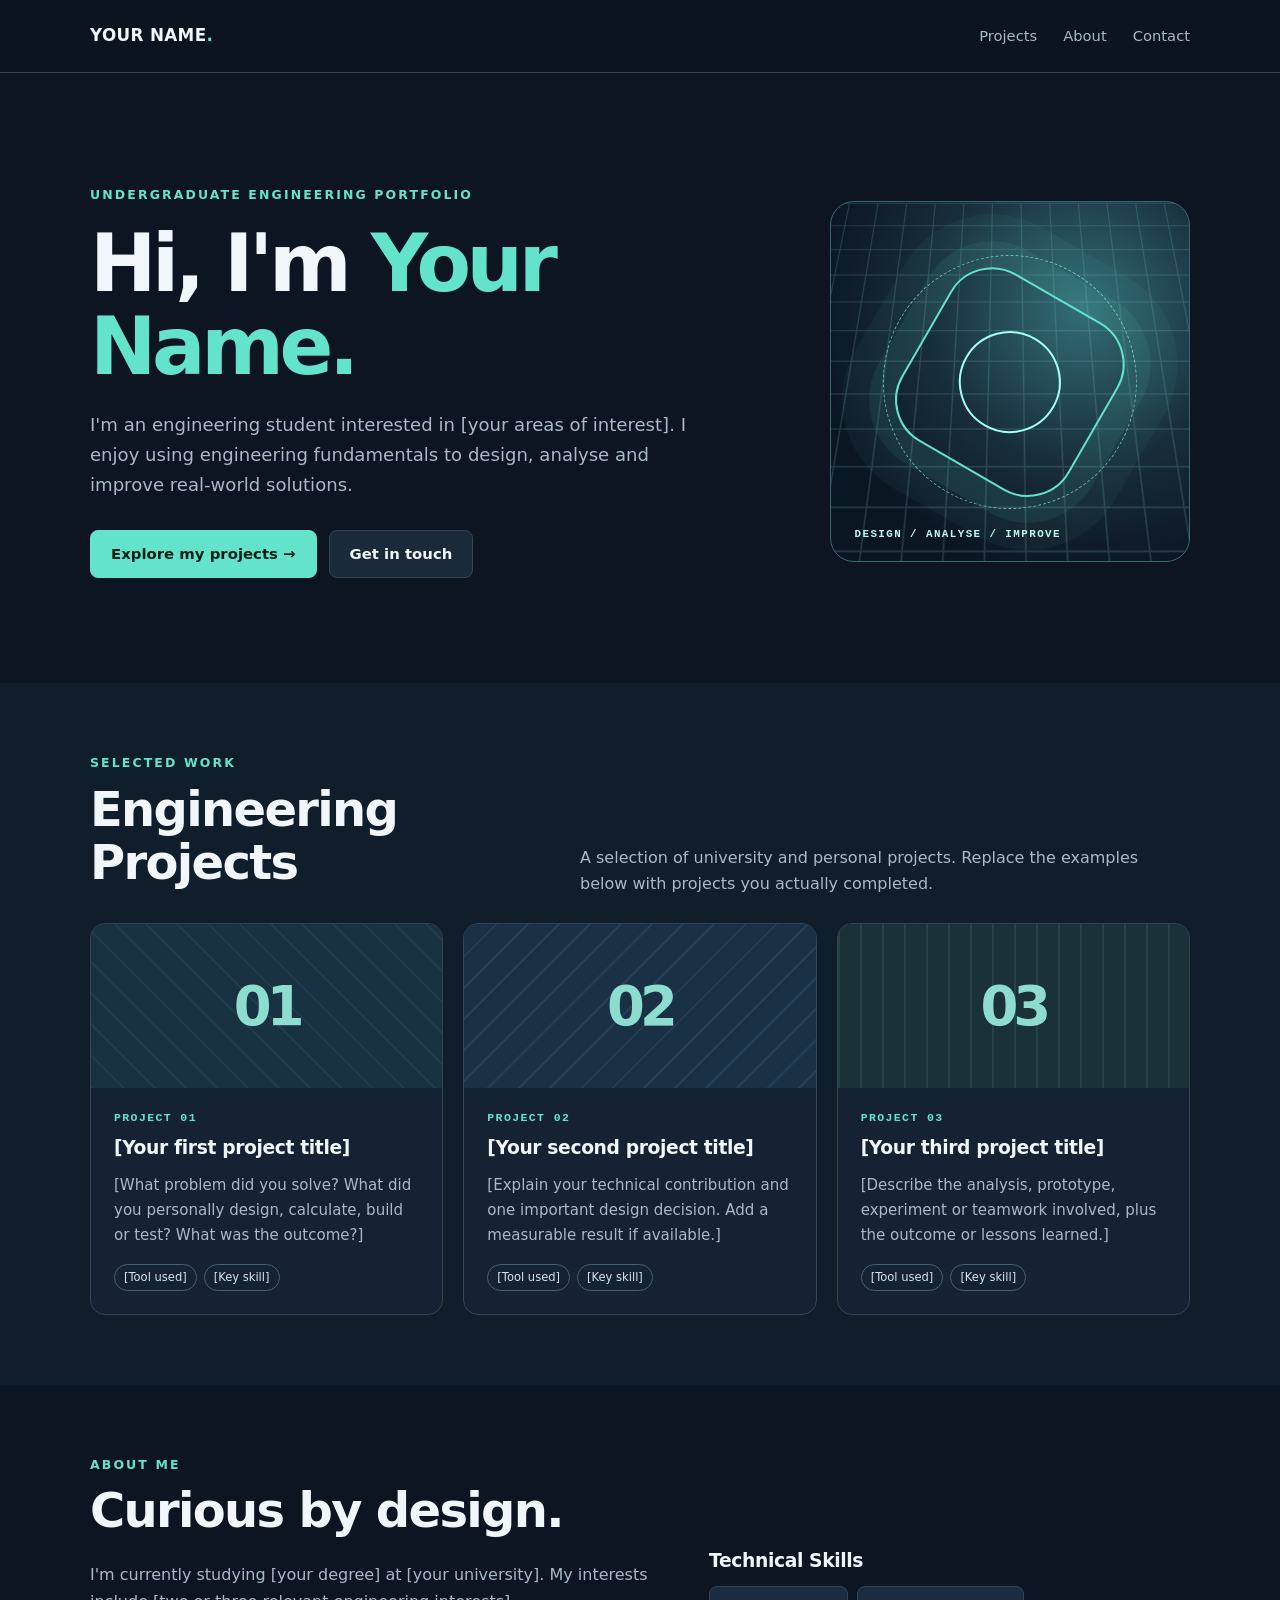
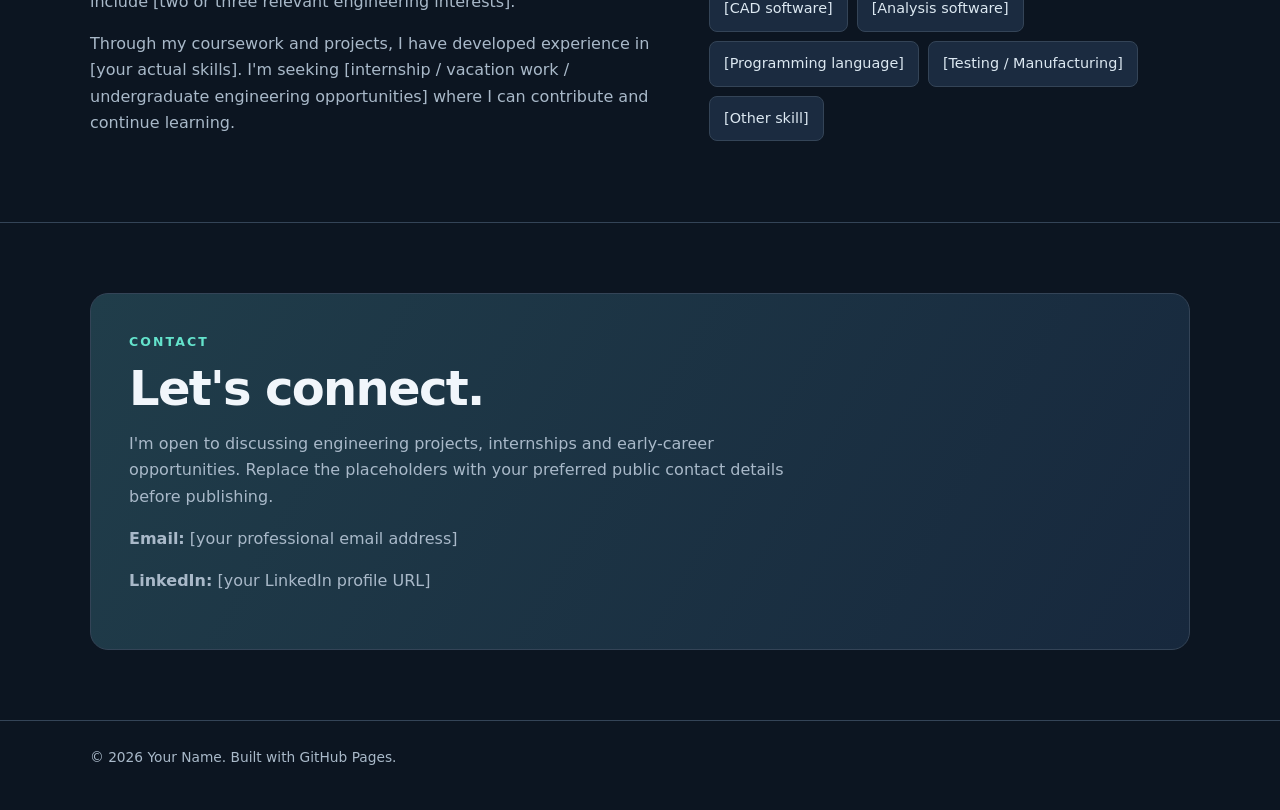
==== index.html @ 449b5316 "upload html files This template includes an introduction, three project sections, technical skills, " ====
<!DOCTYPE html>
<html lang="en">
<head>
  <meta charset="UTF-8" />
  <meta name="viewport" content="width=device-width, initial-scale=1" />
  <meta name="description" content="Engineering project portfolio and selected work." />
  <title>Your Name | Engineering Portfolio</title>
  <style>
    :root {
      --bg: #0c1521;
      --surface: #152234;
      --surface-2: #1b2b40;
      --text: #f1f6fb;
      --muted: #a9b9c9;
      --accent: #64e3cc;
      --border: #344457;
      --max: 1100px;
    }
    * { box-sizing: border-box; }
    html { scroll-behavior: smooth; }
    body { margin: 0; background: var(--bg); color: var(--text); font: 16px/1.65 system-ui, -apple-system, BlinkMacSystemFont, "Segoe UI", sans-serif; }
    a { color: inherit; text-decoration: none; }
    a:focus-visible { outline: 3px solid var(--accent); outline-offset: 4px; }
    .wrap { width: min(calc(100% - 40px), var(--max)); margin: auto; }
    header { position: sticky; top: 0; z-index: 10; background: #0c1521ed; border-bottom: 1px solid var(--border); backdrop-filter: blur(10px); }
    nav { min-height: 72px; display: flex; align-items: center; justify-content: space-between; gap: 20px; }
    .brand { font-size: 1.05rem; font-weight: 800; letter-spacing: .02em; }
    .brand span { color: var(--accent); }
    .nav-links { display: flex; gap: 26px; flex-wrap: wrap; }
    .nav-links a { font-size: .92rem; color: var(--muted); }
    .nav-links a:hover { color: var(--accent); }
    .hero { padding: 112px 0 105px; display: grid; grid-template-columns: 1.3fr .7fr; gap: 70px; align-items: center; }
    .eyebrow { color: var(--accent); font-size: .78rem; font-weight: 750; letter-spacing: .17em; text-transform: uppercase; }
    h1 { font-size: clamp(2.8rem, 6.2vw, 5.8rem); line-height: 1.05; letter-spacing: -.055em; margin: 16px 0 22px; }
    h1 em { font-style: normal; color: var(--accent); }
    .lead { max-width: 600px; color: var(--muted); font-size: 1.13rem; }
    .actions { display: flex; flex-wrap: wrap; gap: 12px; margin-top: 30px; }
    .button { display: inline-flex; align-items: center; justify-content: center; padding: 11px 20px; border-radius: 8px; font-weight: 700; font-size: .93rem; border: 1px solid var(--border); }
    .button.primary { color: #082017; background: var(--accent); border-color: var(--accent); }
    .button.secondary { background: #1a2a3b; }
    .button:hover { transform: translateY(-2px); transition: transform .15s; }
    .hero-art { aspect-ratio: 1 / 1; border: 1px solid #3a6673; border-radius: 24px; position: relative; overflow: hidden; background: radial-gradient(circle at 70% 30%, #326d77 0%, #182d3b 44%, #0b1623 75%); }
    .hero-art::before { content: ""; position: absolute; inset: 0; opacity: .2; background-image: linear-gradient(#84cbd1 1px, transparent 1px), linear-gradient(90deg, #84cbd1 1px, transparent 1px); background-size: 27px 27px; transform: perspective(350px) rotateX(20deg) scale(1.3); }
    .schematic { position: absolute; inset: 23%; border: 2px solid var(--accent); border-radius: 25%; transform: rotate(30deg); box-shadow: 0 0 0 26px #64e3cc13, 0 0 0 53px #64e3cc0c; }
    .schematic::before, .schematic::after { content: ""; position: absolute; inset: 23%; border: 2px solid #a2fff2; border-radius: 50%; }
    .schematic::after { inset: -17%; border: 1px dashed #a2fff29c; border-radius: 50%; }
    .art-caption { position: absolute; left: 24px; bottom: 19px; color: #c5f7ee; letter-spacing: .13em; font: 650 .68rem/1.4 monospace; text-transform: uppercase; }
    section { padding: 70px 0; }
    .section-head { display: flex; justify-content: space-between; align-items: end; gap: 22px; margin-bottom: 26px; }
    h2 { font-size: clamp(2rem, 4.2vw, 3rem); line-height: 1.1; letter-spacing: -.035em; margin: 9px 0; }
    .section-intro { color: var(--muted); max-width: 610px; margin: 0; }
    .projects { display: grid; grid-template-columns: repeat(3, 1fr); gap: 20px; }
    .project { border: 1px solid var(--border); border-radius: 15px; overflow: hidden; background: var(--surface); }
    .project-visual { height: 164px; display: flex; align-items: center; justify-content: center; background: repeating-linear-gradient(45deg, #1f3c4b 0, #1f3c4b 2px, #193242 2px, #193242 22px); position: relative; }
    .project:nth-child(2) .project-visual { background: repeating-linear-gradient(135deg, #244058 0, #244058 2px, #1a3044 2px, #1a3044 22px); }
    .project:nth-child(3) .project-visual { background: repeating-linear-gradient(90deg, #284148 0, #284148 2px, #1b3138 2px, #1b3138 22px); }
    .project-visual span { font-size: 3.4rem; font-weight: 850; color: #a2fbe9; opacity: .85; letter-spacing: -.09em; }
    .project-body { padding: 23px; }
    .project-number { font: 700 .72rem monospace; text-transform: uppercase; letter-spacing: .12em; color: var(--accent); }
    h3 { font-size: 1.17rem; margin: 9px 0; letter-spacing: -.02em; }
    .project p { color: var(--muted); font-size: .94rem; margin: 0 0 16px; }
    .tags { display: flex; gap: 7px; flex-wrap: wrap; }
    .tag { border: 1px solid #426073; color: #d4e5ed; padding: 3px 9px; font-size: .72rem; border-radius: 999px; }
    .about-layout { display: grid; grid-template-columns: 1.2fr 1fr; gap: 42px; }
    .about-layout p { color: var(--muted); }
    .skills { display: flex; flex-wrap: wrap; gap: 9px; align-content: start; }
    .skill { border: 1px solid var(--border); background: var(--surface-2); border-radius: 8px; padding: 10px 14px; color: #dce8f1; font-size: .9rem; }
    .contact { border-top: 1px solid var(--border); }
    .contact-card { border: 1px solid var(--border); border-radius: 18px; background: linear-gradient(120deg, #203d4a, #17283d); padding: 38px; }
    .contact-card p { color: var(--muted); max-width: 690px; }
    footer { padding: 25px 0 40px; border-top: 1px solid var(--border); color: var(--muted); font-size: .86rem; }
    @media (max-width: 850px) {
      .hero, .about-layout { grid-template-columns: 1fr; gap: 35px; }
      .hero { padding: 72px 0; }
      .hero-art { max-width: 430px; width: 100%; }
      .projects { grid-template-columns: 1fr 1fr; }
    }
    @media (max-width: 600px) {
      .wrap { width: min(calc(100% - 32px), var(--max)); }
      nav { align-items: start; flex-direction: column; padding: 15px 0; gap: 8px; }
      .nav-links { gap: 16px; }
      .projects { grid-template-columns: 1fr; }
      section { padding: 48px 0; }
      .section-head { display: block; }
      .contact-card { padding: 24px; }
    }
    @media (prefers-reduced-motion: reduce) { html { scroll-behavior: auto; } .button:hover { transform: none; } }
  </style>
</head>
<body>
  <!-- START HERE: Replace placeholders like "Your Name" and [Your ...] with your own details.
       Only list skills you actually have; do not publish confidential project materials. -->
  <header>
    <nav class="wrap" aria-label="Main navigation">
      <a class="brand" href="#home">YOUR NAME<span>.</span></a>
      <div class="nav-links">
        <a href="#projects">Projects</a>
        <a href="#about">About</a>
        <a href="#contact">Contact</a>
      </div>
    </nav>
  </header>
  <main>
    <div class="wrap">
      <section class="hero" id="home">
        <div>
          <div class="eyebrow">Undergraduate Engineering Portfolio</div>
          <h1>Hi, I'm <em>Your Name.</em></h1>
          <p class="lead">I'm an engineering student interested in [your areas of interest]. I enjoy using engineering fundamentals to design, analyse and improve real-world solutions.</p>
          <div class="actions">
            <a class="button primary" href="#projects">Explore my projects &rarr;</a>
            <a class="button secondary" href="#contact">Get in touch</a>
          </div>
        </div>
        <div class="hero-art" aria-hidden="true">
          <div class="schematic"></div>
          <div class="art-caption">Design / Analyse / Improve</div>
        </div>
      </section>
    </div>

    <section id="projects" style="background:#101d2b">
      <div class="wrap">
        <div class="section-head">
          <div>
            <div class="eyebrow">Selected Work</div>
            <h2>Engineering Projects</h2>
          </div>
          <p class="section-intro">A selection of university and personal projects. Replace the examples below with projects you actually completed.</p>
        </div>
        <div class="projects">
          <article class="project">
            <div class="project-visual" aria-hidden="true"><span>01</span></div>
            <div class="project-body">
              <div class="project-number">Project 01</div>
              <h3>[Your first project title]</h3>
              <p>[What problem did you solve? What did you personally design, calculate, build or test? What was the outcome?]</p>
              <div class="tags"><span class="tag">[Tool used]</span><span class="tag">[Key skill]</span></div>
            </div>
          </article>
          <article class="project">
            <div class="project-visual" aria-hidden="true"><span>02</span></div>
            <div class="project-body">
              <div class="project-number">Project 02</div>
              <h3>[Your second project title]</h3>
              <p>[Explain your technical contribution and one important design decision. Add a measurable result if available.]</p>
              <div class="tags"><span class="tag">[Tool used]</span><span class="tag">[Key skill]</span></div>
            </div>
          </article>
          <article class="project">
            <div class="project-visual" aria-hidden="true"><span>03</span></div>
            <div class="project-body">
              <div class="project-number">Project 03</div>
              <h3>[Your third project title]</h3>
              <p>[Describe the analysis, prototype, experiment or teamwork involved, plus the outcome or lessons learned.]</p>
              <div class="tags"><span class="tag">[Tool used]</span><span class="tag">[Key skill]</span></div>
            </div>
          </article>
        </div>
      </div>
    </section>

    <section id="about" class="wrap">
      <div class="eyebrow">About Me</div>
      <h2>Curious by design.</h2>
      <div class="about-layout">
        <div>
          <p>I'm currently studying [your degree] at [your university]. My interests include [two or three relevant engineering interests].</p>
          <p>Through my coursework and projects, I have developed experience in [your actual skills]. I'm seeking [internship / vacation work / undergraduate engineering opportunities] where I can contribute and continue learning.</p>
        </div>
        <div>
          <h3 style="margin-top:0">Technical Skills</h3>
          <div class="skills">
            <span class="skill">[CAD software]</span>
            <span class="skill">[Analysis software]</span>
            <span class="skill">[Programming language]</span>
            <span class="skill">[Testing / Manufacturing]</span>
            <span class="skill">[Other skill]</span>
          </div>
        </div>
      </div>
    </section>

    <section id="contact" class="contact">
      <div class="wrap">
        <div class="contact-card">
          <div class="eyebrow">Contact</div>
          <h2>Let's connect.</h2>
          <p>I'm open to discussing engineering projects, internships and early-career opportunities. Replace the placeholders with your preferred public contact details before publishing.</p>
          <p><strong>Email:</strong> [your professional email address]</p>
          <p><strong>LinkedIn:</strong> [your LinkedIn profile URL]</p>
        </div>
      </div>
    </section>
  </main>
  <footer><div class="wrap">&copy; <span id="year">2026</span> Your Name. Built with GitHub Pages.</div></footer>
  <script>document.getElementById('year').textContent = new Date().getFullYear();</script>
</body>
</html>
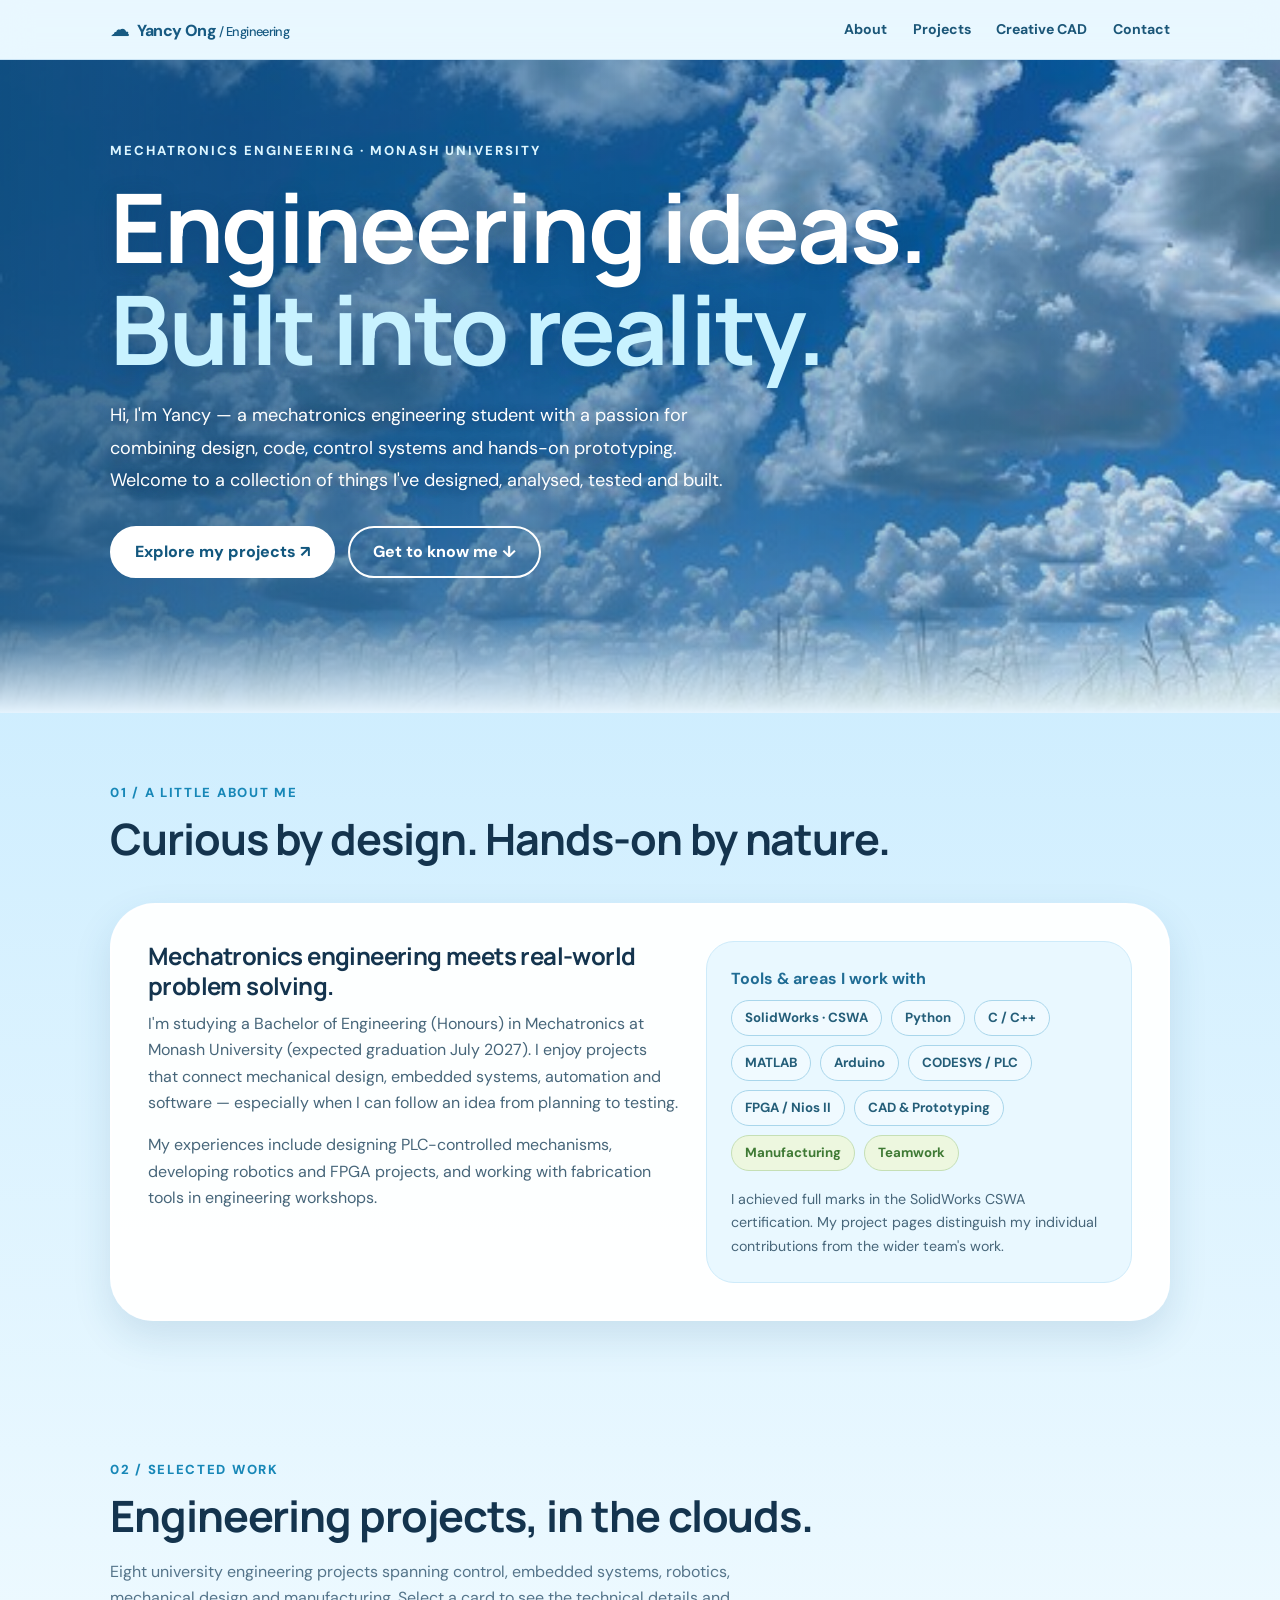
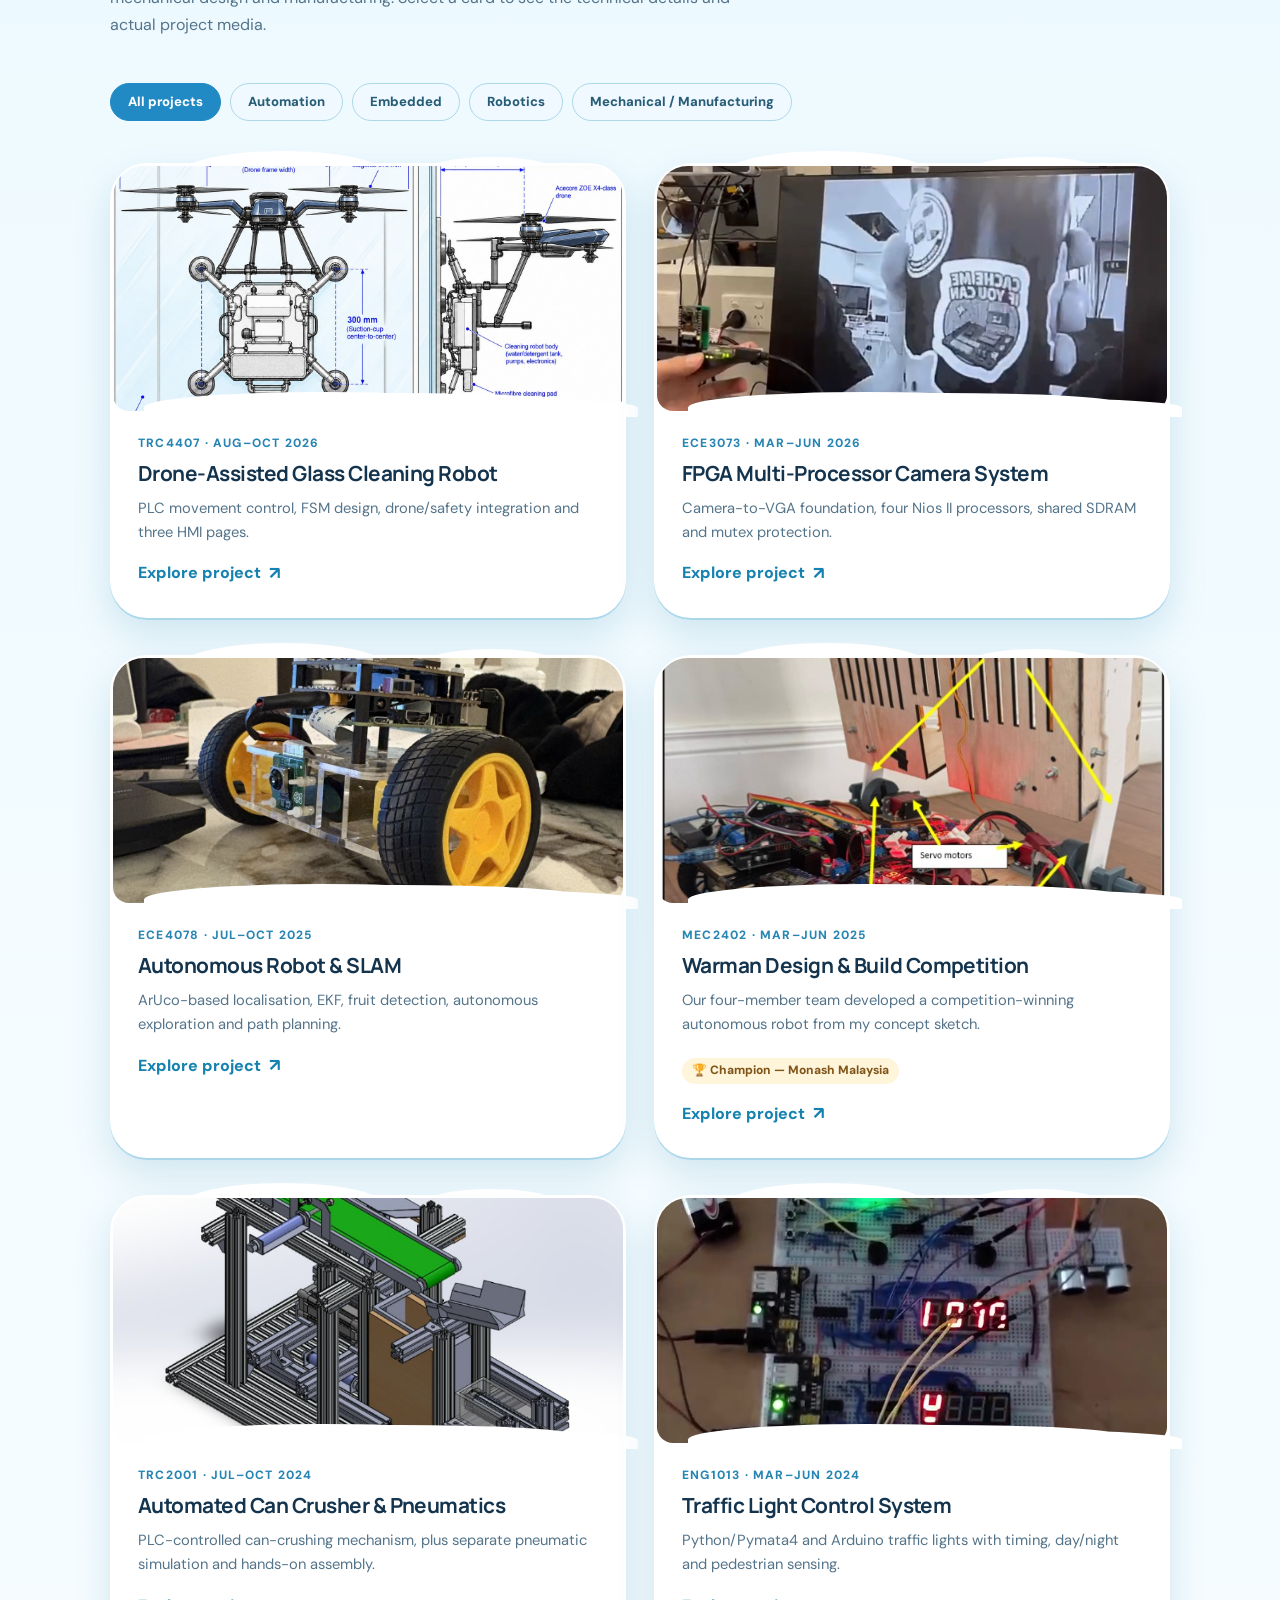
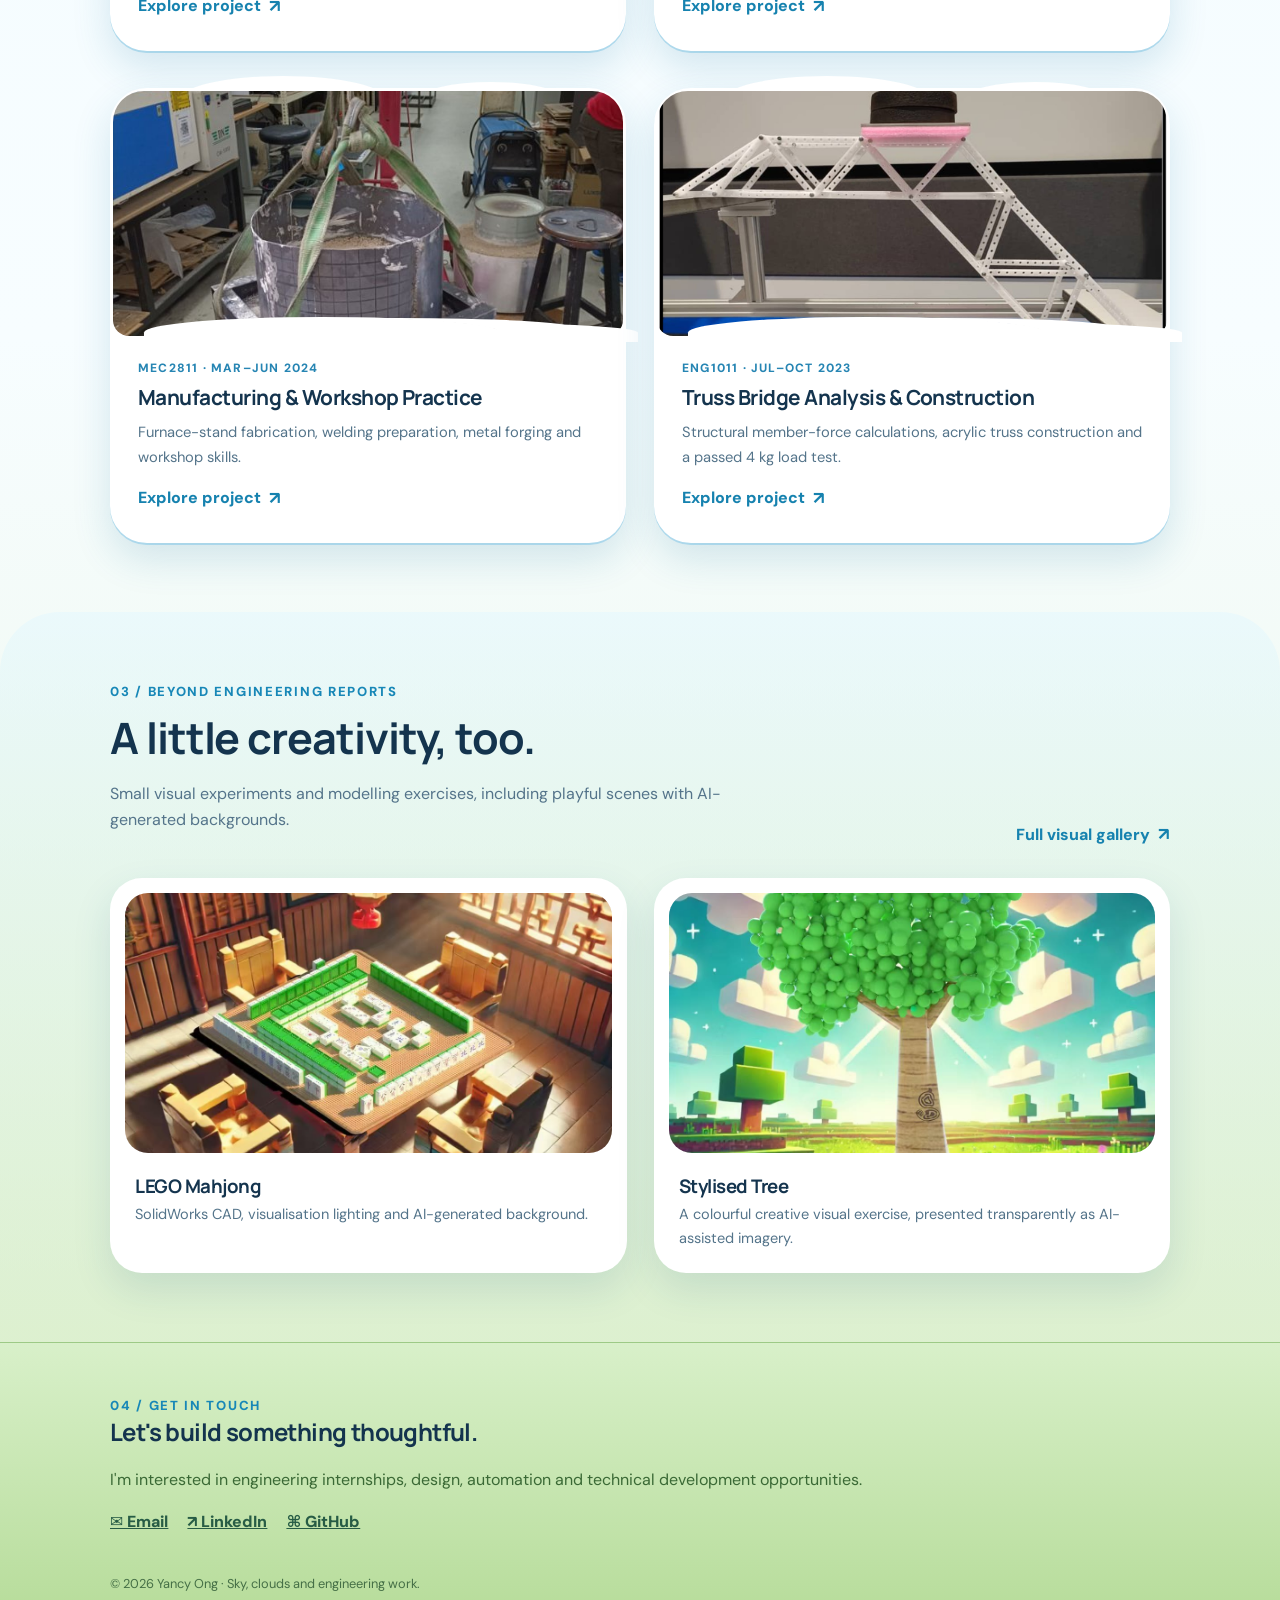
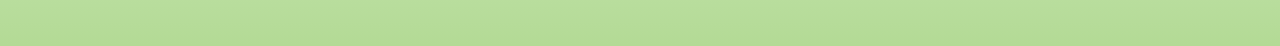
==== commit c789cdc5: "Add all necessary files" ====
--- a/index.html
+++ b/index.html
@@ -1,199 +1 @@
-<!DOCTYPE html>
-<html lang="en">
-<head>
-  <meta charset="UTF-8" />
-  <meta name="viewport" content="width=device-width, initial-scale=1" />
-  <meta name="description" content="Engineering project portfolio and selected work." />
-  <title>Your Name | Engineering Portfolio</title>
-  <style>
-    :root {
-      --bg: #0c1521;
-      --surface: #152234;
-      --surface-2: #1b2b40;
-      --text: #f1f6fb;
-      --muted: #a9b9c9;
-      --accent: #64e3cc;
-      --border: #344457;
-      --max: 1100px;
-    }
-    * { box-sizing: border-box; }
-    html { scroll-behavior: smooth; }
-    body { margin: 0; background: var(--bg); color: var(--text); font: 16px/1.65 system-ui, -apple-system, BlinkMacSystemFont, "Segoe UI", sans-serif; }
-    a { color: inherit; text-decoration: none; }
-    a:focus-visible { outline: 3px solid var(--accent); outline-offset: 4px; }
-    .wrap { width: min(calc(100% - 40px), var(--max)); margin: auto; }
-    header { position: sticky; top: 0; z-index: 10; background: #0c1521ed; border-bottom: 1px solid var(--border); backdrop-filter: blur(10px); }
-    nav { min-height: 72px; display: flex; align-items: center; justify-content: space-between; gap: 20px; }
-    .brand { font-size: 1.05rem; font-weight: 800; letter-spacing: .02em; }
-    .brand span { color: var(--accent); }
-    .nav-links { display: flex; gap: 26px; flex-wrap: wrap; }
-    .nav-links a { font-size: .92rem; color: var(--muted); }
-    .nav-links a:hover { color: var(--accent); }
-    .hero { padding: 112px 0 105px; display: grid; grid-template-columns: 1.3fr .7fr; gap: 70px; align-items: center; }
-    .eyebrow { color: var(--accent); font-size: .78rem; font-weight: 750; letter-spacing: .17em; text-transform: uppercase; }
-    h1 { font-size: clamp(2.8rem, 6.2vw, 5.8rem); line-height: 1.05; letter-spacing: -.055em; margin: 16px 0 22px; }
-    h1 em { font-style: normal; color: var(--accent); }
-    .lead { max-width: 600px; color: var(--muted); font-size: 1.13rem; }
-    .actions { display: flex; flex-wrap: wrap; gap: 12px; margin-top: 30px; }
-    .button { display: inline-flex; align-items: center; justify-content: center; padding: 11px 20px; border-radius: 8px; font-weight: 700; font-size: .93rem; border: 1px solid var(--border); }
-    .button.primary { color: #082017; background: var(--accent); border-color: var(--accent); }
-    .button.secondary { background: #1a2a3b; }
-    .button:hover { transform: translateY(-2px); transition: transform .15s; }
-    .hero-art { aspect-ratio: 1 / 1; border: 1px solid #3a6673; border-radius: 24px; position: relative; overflow: hidden; background: radial-gradient(circle at 70% 30%, #326d77 0%, #182d3b 44%, #0b1623 75%); }
-    .hero-art::before { content: ""; position: absolute; inset: 0; opacity: .2; background-image: linear-gradient(#84cbd1 1px, transparent 1px), linear-gradient(90deg, #84cbd1 1px, transparent 1px); background-size: 27px 27px; transform: perspective(350px) rotateX(20deg) scale(1.3); }
-    .schematic { position: absolute; inset: 23%; border: 2px solid var(--accent); border-radius: 25%; transform: rotate(30deg); box-shadow: 0 0 0 26px #64e3cc13, 0 0 0 53px #64e3cc0c; }
-    .schematic::before, .schematic::after { content: ""; position: absolute; inset: 23%; border: 2px solid #a2fff2; border-radius: 50%; }
-    .schematic::after { inset: -17%; border: 1px dashed #a2fff29c; border-radius: 50%; }
-    .art-caption { position: absolute; left: 24px; bottom: 19px; color: #c5f7ee; letter-spacing: .13em; font: 650 .68rem/1.4 monospace; text-transform: uppercase; }
-    section { padding: 70px 0; }
-    .section-head { display: flex; justify-content: space-between; align-items: end; gap: 22px; margin-bottom: 26px; }
-    h2 { font-size: clamp(2rem, 4.2vw, 3rem); line-height: 1.1; letter-spacing: -.035em; margin: 9px 0; }
-    .section-intro { color: var(--muted); max-width: 610px; margin: 0; }
-    .projects { display: grid; grid-template-columns: repeat(3, 1fr); gap: 20px; }
-    .project { border: 1px solid var(--border); border-radius: 15px; overflow: hidden; background: var(--surface); }
-    .project-visual { height: 164px; display: flex; align-items: center; justify-content: center; background: repeating-linear-gradient(45deg, #1f3c4b 0, #1f3c4b 2px, #193242 2px, #193242 22px); position: relative; }
-    .project:nth-child(2) .project-visual { background: repeating-linear-gradient(135deg, #244058 0, #244058 2px, #1a3044 2px, #1a3044 22px); }
-    .project:nth-child(3) .project-visual { background: repeating-linear-gradient(90deg, #284148 0, #284148 2px, #1b3138 2px, #1b3138 22px); }
-    .project-visual span { font-size: 3.4rem; font-weight: 850; color: #a2fbe9; opacity: .85; letter-spacing: -.09em; }
-    .project-body { padding: 23px; }
-    .project-number { font: 700 .72rem monospace; text-transform: uppercase; letter-spacing: .12em; color: var(--accent); }
-    h3 { font-size: 1.17rem; margin: 9px 0; letter-spacing: -.02em; }
-    .project p { color: var(--muted); font-size: .94rem; margin: 0 0 16px; }
-    .tags { display: flex; gap: 7px; flex-wrap: wrap; }
-    .tag { border: 1px solid #426073; color: #d4e5ed; padding: 3px 9px; font-size: .72rem; border-radius: 999px; }
-    .about-layout { display: grid; grid-template-columns: 1.2fr 1fr; gap: 42px; }
-    .about-layout p { color: var(--muted); }
-    .skills { display: flex; flex-wrap: wrap; gap: 9px; align-content: start; }
-    .skill { border: 1px solid var(--border); background: var(--surface-2); border-radius: 8px; padding: 10px 14px; color: #dce8f1; font-size: .9rem; }
-    .contact { border-top: 1px solid var(--border); }
-    .contact-card { border: 1px solid var(--border); border-radius: 18px; background: linear-gradient(120deg, #203d4a, #17283d); padding: 38px; }
-    .contact-card p { color: var(--muted); max-width: 690px; }
-    footer { padding: 25px 0 40px; border-top: 1px solid var(--border); color: var(--muted); font-size: .86rem; }
-    @media (max-width: 850px) {
-      .hero, .about-layout { grid-template-columns: 1fr; gap: 35px; }
-      .hero { padding: 72px 0; }
-      .hero-art { max-width: 430px; width: 100%; }
-      .projects { grid-template-columns: 1fr 1fr; }
-    }
-    @media (max-width: 600px) {
-      .wrap { width: min(calc(100% - 32px), var(--max)); }
-      nav { align-items: start; flex-direction: column; padding: 15px 0; gap: 8px; }
-      .nav-links { gap: 16px; }
-      .projects { grid-template-columns: 1fr; }
-      section { padding: 48px 0; }
-      .section-head { display: block; }
-      .contact-card { padding: 24px; }
-    }
-    @media (prefers-reduced-motion: reduce) { html { scroll-behavior: auto; } .button:hover { transform: none; } }
-  </style>
-</head>
-<body>
-  <!-- START HERE: Replace placeholders like "Your Name" and [Your ...] with your own details.
-       Only list skills you actually have; do not publish confidential project materials. -->
-  <header>
-    <nav class="wrap" aria-label="Main navigation">
-      <a class="brand" href="#home">YOUR NAME<span>.</span></a>
-      <div class="nav-links">
-        <a href="#projects">Projects</a>
-        <a href="#about">About</a>
-        <a href="#contact">Contact</a>
-      </div>
-    </nav>
-  </header>
-  <main>
-    <div class="wrap">
-      <section class="hero" id="home">
-        <div>
-          <div class="eyebrow">Undergraduate Engineering Portfolio</div>
-          <h1>Hi, I'm <em>Your Name.</em></h1>
-          <p class="lead">I'm an engineering student interested in [your areas of interest]. I enjoy using engineering fundamentals to design, analyse and improve real-world solutions.</p>
-          <div class="actions">
-            <a class="button primary" href="#projects">Explore my projects &rarr;</a>
-            <a class="button secondary" href="#contact">Get in touch</a>
-          </div>
-        </div>
-        <div class="hero-art" aria-hidden="true">
-          <div class="schematic"></div>
-          <div class="art-caption">Design / Analyse / Improve</div>
-        </div>
-      </section>
-    </div>
-
-    <section id="projects" style="background:#101d2b">
-      <div class="wrap">
-        <div class="section-head">
-          <div>
-            <div class="eyebrow">Selected Work</div>
-            <h2>Engineering Projects</h2>
-          </div>
-          <p class="section-intro">A selection of university and personal projects. Replace the examples below with projects you actually completed.</p>
-        </div>
-        <div class="projects">
-          <article class="project">
-            <div class="project-visual" aria-hidden="true"><span>01</span></div>
-            <div class="project-body">
-              <div class="project-number">Project 01</div>
-              <h3>[Your first project title]</h3>
-              <p>[What problem did you solve? What did you personally design, calculate, build or test? What was the outcome?]</p>
-              <div class="tags"><span class="tag">[Tool used]</span><span class="tag">[Key skill]</span></div>
-            </div>
-          </article>
-          <article class="project">
-            <div class="project-visual" aria-hidden="true"><span>02</span></div>
-            <div class="project-body">
-              <div class="project-number">Project 02</div>
-              <h3>[Your second project title]</h3>
-              <p>[Explain your technical contribution and one important design decision. Add a measurable result if available.]</p>
-              <div class="tags"><span class="tag">[Tool used]</span><span class="tag">[Key skill]</span></div>
-            </div>
-          </article>
-          <article class="project">
-            <div class="project-visual" aria-hidden="true"><span>03</span></div>
-            <div class="project-body">
-              <div class="project-number">Project 03</div>
-              <h3>[Your third project title]</h3>
-              <p>[Describe the analysis, prototype, experiment or teamwork involved, plus the outcome or lessons learned.]</p>
-              <div class="tags"><span class="tag">[Tool used]</span><span class="tag">[Key skill]</span></div>
-            </div>
-          </article>
-        </div>
-      </div>
-    </section>
-
-    <section id="about" class="wrap">
-      <div class="eyebrow">About Me</div>
-      <h2>Curious by design.</h2>
-      <div class="about-layout">
-        <div>
-          <p>I'm currently studying [your degree] at [your university]. My interests include [two or three relevant engineering interests].</p>
-          <p>Through my coursework and projects, I have developed experience in [your actual skills]. I'm seeking [internship / vacation work / undergraduate engineering opportunities] where I can contribute and continue learning.</p>
-        </div>
-        <div>
-          <h3 style="margin-top:0">Technical Skills</h3>
-          <div class="skills">
-            <span class="skill">[CAD software]</span>
-            <span class="skill">[Analysis software]</span>
-            <span class="skill">[Programming language]</span>
-            <span class="skill">[Testing / Manufacturing]</span>
-            <span class="skill">[Other skill]</span>
-          </div>
-        </div>
-      </div>
-    </section>
-
-    <section id="contact" class="contact">
-      <div class="wrap">
-        <div class="contact-card">
-          <div class="eyebrow">Contact</div>
-          <h2>Let's connect.</h2>
-          <p>I'm open to discussing engineering projects, internships and early-career opportunities. Replace the placeholders with your preferred public contact details before publishing.</p>
-          <p><strong>Email:</strong> [your professional email address]</p>
-          <p><strong>LinkedIn:</strong> [your LinkedIn profile URL]</p>
-        </div>
-      </div>
-    </section>
-  </main>
-  <footer><div class="wrap">&copy; <span id="year">2026</span> Your Name. Built with GitHub Pages.</div></footer>
-  <script>document.getElementById('year').textContent = new Date().getFullYear();</script>
-</body>
-</html>
+<!doctype html><html lang="en"><head><meta charset="utf-8"><meta name="viewport" content="width=device-width,initial-scale=1"><meta name="theme-color" content="#e7f6ff"><link rel="icon" href="assets/images/favicon.svg" type="image/svg+xml"><link rel="stylesheet" href="assets/css/style.css"><title>Engineering Portfolio | Yancy Ong</title><meta name="description" content="Engineering projects and practical mechatronics experience of Yancy Ong"></head><body class="home-page"><header class="site-header"><div class="site-container nav"><a class="brand" href="index.html"><span class="cloud-mark" aria-hidden="true">☁</span> Yancy Ong <span style="font-weight:500;font-size:.8rem">/ Engineering</span></a><nav class="nav-links" aria-label="Site navigation"><a href="index.html#about">About</a><a href="index.html#projects">Projects</a><a href="creative/index.html">Creative CAD</a><a href="index.html#contact">Contact</a></nav></div></header><section class="sky-hero" aria-label="Sky and grass photograph"><div class="hero-content"><div class="hero-eyebrow">Mechatronics engineering · Monash University</div><h1>Engineering ideas.<br><span>Built into reality.</span></h1><p>Hi, I'm Yancy — a mechatronics engineering student with a passion for combining design, code, control systems and hands-on prototyping. Welcome to a collection of things I've designed, analysed, tested and built.</p><div class="hero-buttons"><a class="cta cta-primary" href="#projects">Explore my projects ↗</a><a class="cta cta-secondary" href="#about">Get to know me ↓</a></div></div></section><section class="section" id="about"><div class="site-container"><div class="section-intro"><div><div class="section-eyebrow">01 / A little about me</div><h2>Curious by design. Hands-on by nature.</h2></div></div><div class="white-cloud about-panel"><div><h3>Mechatronics engineering meets real-world problem solving.</h3><p>I'm studying a Bachelor of Engineering (Honours) in Mechatronics at Monash University (expected graduation July 2027). I enjoy projects that connect mechanical design, embedded systems, automation and software — especially when I can follow an idea from planning to testing.</p><p style="margin-top:16px">My experiences include designing PLC-controlled mechanisms, developing robotics and FPGA projects, and working with fabrication tools in engineering workshops.</p></div><div class="about-detail"><strong>Tools &amp; areas I work with</strong><div class="tags"><span class="tag">SolidWorks · CSWA</span><span class="tag">Python</span><span class="tag">C / C++</span><span class="tag">MATLAB</span><span class="tag">Arduino</span><span class="tag">CODESYS / PLC</span><span class="tag">FPGA / Nios II</span><span class="tag">CAD &amp; Prototyping</span><span class="tag green">Manufacturing</span><span class="tag green">Teamwork</span></div><p style="margin-top:17px;font-size:.89rem">I achieved full marks in the SolidWorks CSWA certification. My project pages distinguish my individual contributions from the wider team's work.</p></div></div></div></section><section class="section" id="projects"><div class="site-container"><div class="section-intro"><div><div class="section-eyebrow">02 / Selected work</div><h2>Engineering projects, in the clouds.</h2><p>Eight university engineering projects spanning control, embedded systems, robotics, mechanical design and manufacturing. Select a card to see the technical details and actual project media.</p></div></div><div class="filter-bar" aria-label="Filter engineering projects"><button type="button" class="filter" data-filter="All" aria-pressed="true">All projects</button><button type="button" class="filter" data-filter="Control" aria-pressed="false">Automation</button><button type="button" class="filter" data-filter="Embedded" aria-pressed="false">Embedded</button><button type="button" class="filter" data-filter="Robotics" aria-pressed="false">Robotics</button><button type="button" class="filter" data-filter="Mechanical" aria-pressed="false">Mechanical / Manufacturing</button></div><div class="project-grid"><article class="cloud-card" data-category="Control"><img class="card-image" src="projects/trc4407/assets/drone-robot-cover.jpg" alt="Drone-Assisted Glass Cleaning Robot project preview" loading="lazy"><div class="card-copy"><div class="unitline">TRC4407 · Aug–Oct 2026</div><h3>Drone-Assisted Glass Cleaning Robot</h3><p>PLC movement control, FSM design, drone/safety integration and three HMI pages.</p><div style="margin-top:15px"><a class="card-action" href="projects/trc4407/index.html" aria-label="View Drone-Assisted Glass Cleaning Robot">Explore project</a></div></div></article><article class="cloud-card" data-category="Embedded"><img class="card-image" src="projects/ece3073/assets/ece3073-poster.jpg" alt="FPGA Multi-Processor Camera System project preview" loading="lazy"><div class="card-copy"><div class="unitline">ECE3073 · Mar–Jun 2026</div><h3>FPGA Multi-Processor Camera System</h3><p>Camera-to-VGA foundation, four Nios II processors, shared SDRAM and mutex protection.</p><div style="margin-top:15px"><a class="card-action" href="projects/ece3073/index.html" aria-label="View FPGA Multi-Processor Camera System">Explore project</a></div></div></article><article class="cloud-card" data-category="Robotics"><img class="card-image" src="projects/ece4078/assets/ece4078-robot.jpg" alt="Autonomous Robot &amp; SLAM project preview" loading="lazy"><div class="card-copy"><div class="unitline">ECE4078 · Jul–Oct 2025</div><h3>Autonomous Robot &amp; SLAM</h3><p>ArUco-based localisation, EKF, fruit detection, autonomous exploration and path planning.</p><div style="margin-top:15px"><a class="card-action" href="projects/ece4078/index.html" aria-label="View Autonomous Robot &amp; SLAM">Explore project</a></div></div></article><article class="cloud-card" data-category="Mechanical"><img class="card-image" src="projects/mec2402/assets/warman-prototype.jpg" alt="Warman Design &amp; Build Competition project preview" loading="lazy"><div class="card-copy"><div class="unitline">MEC2402 · Mar–Jun 2025</div><h3>Warman Design &amp; Build Competition</h3><p>Our four-member team developed a competition-winning autonomous robot from my concept sketch.</p><div class="card-award">🏆 Champion — Monash Malaysia</div><div style="margin-top:15px"><a class="card-action" href="projects/mec2402/index.html" aria-label="View Warman Design &amp; Build Competition">Explore project</a></div></div></article><article class="cloud-card" data-category="Control"><img class="card-image" src="projects/trc2001/assets/can-crusher-cad.jpg" alt="Automated Can Crusher &amp; Pneumatics project preview" loading="lazy"><div class="card-copy"><div class="unitline">TRC2001 · Jul–Oct 2024</div><h3>Automated Can Crusher &amp; Pneumatics</h3><p>PLC-controlled can-crushing mechanism, plus separate pneumatic simulation and hands-on assembly.</p><div style="margin-top:15px"><a class="card-action" href="projects/trc2001/index.html" aria-label="View Automated Can Crusher &amp; Pneumatics">Explore project</a></div></div></article><article class="cloud-card" data-category="Embedded"><img class="card-image" src="projects/eng1013/assets/eng1013-poster.jpg" alt="Traffic Light Control System project preview" loading="lazy"><div class="card-copy"><div class="unitline">ENG1013 · Mar–Jun 2024</div><h3>Traffic Light Control System</h3><p>Python/Pymata4 and Arduino traffic lights with timing, day/night and pedestrian sensing.</p><div style="margin-top:15px"><a class="card-action" href="projects/eng1013/index.html" aria-label="View Traffic Light Control System">Explore project</a></div></div></article><article class="cloud-card" data-category="Mechanical"><img class="card-image" src="projects/mec2811/assets/mec2811-furnace-stand.jpg" alt="Manufacturing &amp; Workshop Practice project preview" loading="lazy"><div class="card-copy"><div class="unitline">MEC2811 · Mar–Jun 2024</div><h3>Manufacturing &amp; Workshop Practice</h3><p>Furnace-stand fabrication, welding preparation, metal forging and workshop skills.</p><div style="margin-top:15px"><a class="card-action" href="projects/mec2811/index.html" aria-label="View Manufacturing &amp; Workshop Practice">Explore project</a></div></div></article><article class="cloud-card" data-category="Mechanical"><img class="card-image" src="projects/eng1011/assets/bridge-load-test.jpg" alt="Truss Bridge Analysis &amp; Construction project preview" loading="lazy"><div class="card-copy"><div class="unitline">ENG1011 · Jul–Oct 2023</div><h3>Truss Bridge Analysis &amp; Construction</h3><p>Structural member-force calculations, acrylic truss construction and a passed 4 kg load test.</p><div style="margin-top:15px"><a class="card-action" href="projects/eng1011/index.html" aria-label="View Truss Bridge Analysis &amp; Construction">Explore project</a></div></div></article></div></div></section><section class="section section-sage" id="creative"><div class="site-container"><div class="section-intro"><div><div class="section-eyebrow">03 / Beyond engineering reports</div><h2>A little creativity, too.</h2><p>Small visual experiments and modelling exercises, including playful scenes with AI-generated backgrounds.</p></div><a href="creative/index.html" class="card-action">Full visual gallery</a></div><div class="creative-grid"><a href="creative/index.html" class="creative-tile" style="text-decoration:none;color:inherit"><img src="creative/mahjong.jpg" loading="lazy" alt="LEGO Mahjong render"><h3>LEGO Mahjong</h3><p>SolidWorks CAD, visualisation lighting and AI-generated background.</p></a><a href="creative/index.html" class="creative-tile" style="text-decoration:none;color:inherit"><img src="creative/tree.jpg" loading="lazy" alt="Stylised tree visual"><h3>Stylised Tree</h3><p>A colourful creative visual exercise, presented transparently as AI-assisted imagery.</p></a></div></div></section><footer class="footer-grass" id="contact"><div class="site-container"><div class="section-eyebrow">04 / Get in touch</div><h2>Let's build something thoughtful.</h2><p>I'm interested in engineering internships, design, automation and technical development opportunities.</p><div class="footer-links"><a href="mailto:yong0027@student.monash.edu">✉ Email</a><a href="https://www.linkedin.com/in/yongsinong/" target="_blank" rel="noopener noreferrer">↗ LinkedIn</a><a href="https://github.com/yong-sin" target="_blank" rel="noopener noreferrer">⌘ GitHub</a></div><div style="margin-top:37px;font-size:.8rem;color:#456f46">© 2026 Yancy Ong · Sky, clouds and engineering work.</div></div></footer><script>document.querySelectorAll('[data-filter]').forEach(function(button){button.addEventListener('click',function(){var name=button.dataset.filter;document.querySelectorAll('[data-filter]').forEach(function(other){other.setAttribute('aria-pressed',String(other===button));});document.querySelectorAll('.cloud-card').forEach(function(card){card.hidden=name!=='All'&&card.dataset.category!==name;});});});</script></body></html>
--- a/assets/css/style.css
+++ b/assets/css/style.css
@@ -0,0 +1,13 @@
+@import url('https://fonts.googleapis.com/css2?family=DM+Sans:wght@400;500;600;700;800&family=Manrope:wght@400;500;600;700;800&display=swap');
+:root{--sky:#70c8fb;--sky-deep:#1687c9;--sky-light:#e8f7ff;--grass:#5fa54d;--grass-soft:#d1ebbc;--navy:#14344e;--ink:#233a50;--muted:#54748a;--white:#fff;--line:#c8e7f6;--cloud:#fff;--shadow:0 16px 38px rgba(25,88,125,.13)}
+*{box-sizing:border-box}html{scroll-behavior:smooth}body{margin:0;background:linear-gradient(180deg,#b8e5fe 0,#effaff 35%,#f7fdff 73%,#e7f4df 100%);color:var(--ink);font-family:'DM Sans',system-ui,-apple-system,Segoe UI,sans-serif;line-height:1.65}a{color:#087cae}a:hover{color:#075479}h1,h2,h3,h4{font-family:Manrope,'DM Sans',sans-serif;line-height:1.25;color:var(--navy);letter-spacing:-.025em}img,video{max-width:100%}button{font:inherit}button:focus-visible,a:focus-visible{outline:3px solid #267fc7;outline-offset:4px}.wrap,.site-container{max-width:1110px;margin:auto;padding-inline:25px}
+.site-header{position:sticky;top:0;z-index:20;background:rgba(237,249,255,.93);backdrop-filter:blur(15px);border-bottom:1px solid rgba(100,167,211,.24)}.site-header .nav{display:flex;justify-content:space-between;align-items:center;gap:16px;padding-block:13px}.brand{font-size:1rem;font-weight:800;letter-spacing:-.04em;text-decoration:none;color:#175a82;white-space:nowrap}.brand .cloud-mark{font-size:1.25rem;margin-right:4px}.nav-links{display:flex;align-items:center;flex-wrap:wrap;gap:clamp(9px,2vw,26px)}.nav-links a{font-size:.88rem;font-weight:700;color:#1b5678;text-decoration:none}.nav-links a:hover{text-decoration:underline}
+.sky-hero{position:relative;min-height:595px;overflow:hidden;background-image:linear-gradient(90deg,rgba(12,70,116,.79) 0%,rgba(12,74,124,.47) 45%,rgba(10,68,116,.08) 100%),url('../images/sky-grass.jpg');background-size:cover;background-position:center 59%;display:flex;align-items:center}.sky-hero::after{content:'';position:absolute;bottom:-1px;left:0;right:0;height:95px;background:linear-gradient(0deg,#e7f5ff,rgba(231,245,255,0))}.sky-hero .hero-content{z-index:1;position:relative;padding:80px 25px 135px;width:100%;max-width:1110px;margin:auto}.hero-eyebrow{font-weight:800;font-size:.82rem;letter-spacing:.15em;text-transform:uppercase;color:#dbf5ff}.sky-hero h1{font-size:clamp(3.2rem,7.7vw,6rem);max-width:900px;margin:14px 0;color:#fff;line-height:1.07;text-shadow:0 4px 21px rgba(0,46,91,.25)}.sky-hero h1 span{color:#c8f2ff}.sky-hero p{color:#fff;max-width:630px;font-size:1.13rem;line-height:1.8;text-shadow:0 2px 11px rgba(0,35,78,.48)}.hero-buttons{display:flex;gap:13px;margin-top:29px;flex-wrap:wrap}.cta{border-radius:999px;padding:11px 23px;display:inline-flex;gap:8px;align-items:center;font-weight:800;text-decoration:none;border:2px solid #fff;transition:transform .17s,background .17s}.cta:hover{transform:translateY(-3px)}.cta-primary{background:#fff;color:#12577e}.cta-secondary{color:#fff;background:rgba(18,88,144,.22)}.cta-secondary:hover{color:#fff;background:rgba(18,88,144,.42)}
+.section{padding:69px 0}.section-intro{display:flex;justify-content:space-between;align-items:flex-end;gap:25px;margin-bottom:29px}.section-eyebrow,.eyebrow{color:#1787b7;font-weight:800;font-size:.82rem;letter-spacing:.13em;text-transform:uppercase}.section h2{font-size:clamp(1.8rem,4vw,2.7rem);margin:8px 0}.section-intro p,.supporting{color:var(--muted);max-width:620px}.white-cloud{position:relative;background:rgba(255,255,255,.94);border:2px solid rgba(255,255,255,.96);border-radius:45px 44px 39px 43px;box-shadow:var(--shadow)}.about-panel{display:grid;grid-template-columns:1fr .8fr;gap:25px;padding:36px}.about-panel h3{font-size:1.5rem;margin:0 0 10px}.about-panel p{margin:0;color:#47667a}.about-detail{border-radius:28px;background:#e9f8ff;padding:24px;border:1px solid #ceebfa}.about-detail strong{display:block;color:#206c94;margin-bottom:8px}.tags{display:flex;flex-wrap:wrap;gap:9px}.tag{border:1px solid #a9d6eb;background:#f0faff;color:#245e79;border-radius:999px;padding:6px 13px;font-size:.83rem;font-weight:700}.tag.green{background:#edf7df;border-color:#c5dfb5;color:#3f7a35}
+.project-grid{display:grid;grid-template-columns:repeat(2,minmax(0,1fr));column-gap:28px;row-gap:37px;margin-top:42px}.cloud-card{position:relative;isolation:isolate;background:#fff;border:3px solid #fff;border-radius:37px;box-shadow:0 16px 38px rgba(26,110,155,.16),0 2px 0 #bfe5f5;transition:transform .25s,box-shadow .25s}.cloud-card:hover{transform:translateY(-5px);box-shadow:0 24px 45px rgba(26,110,155,.24)}.cloud-card::before,.cloud-card::after{content:'';position:absolute;background:#fff;z-index:-1;border:2px solid #fff;border-radius:50%;top:-15px}.cloud-card::before{height:44px;width:40%;left:13%}.cloud-card::after{height:30px;width:27%;right:12%;top:-9px}.card-image{height:245px;width:100%;object-fit:cover;display:block;border-radius:31px 31px 16px 16px;background:#d5e7ee}.card-copy{position:relative;padding:23px 25px 27px}.card-copy::before{content:'';display:block;position:absolute;top:-19px;left:6%;width:70%;height:31px;border-radius:100% 100% 0 0;background:#fff;box-shadow:76px -5px 0 -6px #fff,143px 0 0 -6px #fff}.unitline{font-size:.75rem;text-transform:uppercase;letter-spacing:.1em;font-weight:800;color:#2685b3}.card-copy h3{font-size:1.3rem;margin:6px 0 10px}.card-copy p{color:var(--muted);margin:0 0 15px;font-size:.92rem}.card-action{display:inline-flex;align-items:center;gap:8px;font-weight:800;text-decoration:none;color:#1682af}.card-action::after{content:'↗';font-size:1.1rem}.card-award{background:#fff5db;color:#80551a;border-radius:999px;padding:3px 10px;font-weight:800;font-size:.75rem;display:inline-block;margin-top:7px}.filter-bar{display:flex;flex-wrap:wrap;gap:9px}.filter{cursor:pointer;border:1px solid #add8e8;color:#285d76;background:#eff9ff;padding:7px 17px;border-radius:999px;font-weight:800;font-size:.82rem}.filter[aria-pressed='true']{background:#218ac4;color:#fff;border-color:#218ac4}.cloud-card[hidden]{display:none}
+.creative-grid{display:grid;grid-template-columns:repeat(2,minmax(0,1fr));gap:27px}.creative-tile{padding:15px 15px 22px;background:#fff;border-radius:32px;box-shadow:var(--shadow)}.creative-tile img{width:100%;height:260px;object-fit:cover;border-radius:23px}.creative-tile h3{margin:13px 10px 5px}.creative-tile p{margin:0 10px;color:var(--muted);font-size:.91rem}.section-sage{background:linear-gradient(180deg,rgba(226,247,255,.5),rgba(209,235,188,.55));border-radius:60px 60px 0 0}.footer-grass{padding:52px 0;background:linear-gradient(180deg,#d8f0c9,#b3da95);border-top:1px solid rgba(67,135,72,.19)}.footer-grass h2{margin-top:0}.footer-grass p{color:#3a6935}.footer-links{display:flex;gap:19px;flex-wrap:wrap}.footer-links a{font-weight:800;color:#275c45}
+/* Project detail pages */
+body.project-page{background:linear-gradient(180deg,#e1f4ff,#fff 30%,#eef8f4 100%)}body.project-page .site-header{position:sticky}main.project-content{max-width:1050px;padding-top:51px;padding-bottom:85px}body.project-page h1{font-size:clamp(2.1rem,5vw,3.5rem);margin:13px 0 17px;line-height:1.17}body.project-page .eyebrow{margin-top:0}body.project-page .lead{font-size:1.07rem;max-width:870px;color:#4c7189}body.project-page h2{font-size:1.65rem;margin:36px 0 15px}body.project-page h3{font-size:1.12rem}.meta{display:flex;flex-wrap:wrap;gap:9px;margin:19px 0 26px}.pill{display:inline-block;border:1px solid #bddfec;background:#ecf9ff;border-radius:999px;padding:5px 13px;color:#277397;font-size:.82rem;font-weight:750}.pill.award,.pill.result{background:#edf7e1;color:#4d7938;border-color:#c8dda8}.hero{display:grid;grid-template-columns:1.15fr .85fr;align-items:stretch;gap:23px;margin:29px 0}.hero>img,.hero-image,.hero-media{width:100%;max-height:430px;object-fit:contain;background:#fff;border:1px solid #c3e4f3;border-radius:25px;padding:8px}.hero-media{margin:0}.hero-media img{height:100%;width:100%;object-fit:contain}.hero-media figcaption{color:#627d8e;padding:5px 9px;font-size:.83rem}.panel,.card{background:rgba(255,255,255,.93);border:1px solid #cae7f4;box-shadow:0 8px 25px rgba(27,106,147,.075);border-radius:27px;padding:25px}.panel h2,.card h2{margin:0 0 13px}.panel p,.card p,.card li{color:#527184}.card ul{padding-left:22px}.grid{display:grid;grid-template-columns:repeat(2,minmax(0,1fr));gap:19px;margin:22px 0}.gallery{display:grid;grid-template-columns:repeat(2,minmax(0,1fr));gap:20px;margin:24px 0}.figure{margin:0;border:1px solid #cce5f1;border-radius:25px;overflow:hidden;background:white;box-shadow:0 9px 28px rgba(37,102,148,.07)}.figure img{display:block;width:100%;height:265px;object-fit:contain;background:#f2f8fc}.figure figcaption{padding:14px 18px;color:#557384;font-size:.89rem}.steps{padding-left:25px}.steps li{margin-bottom:9px}.step{border:1px solid #d0e7f3;background:#f8fdff;border-radius:19px;padding:14px 18px;margin:10px 0;display:flex;gap:14px;align-items:start}.step b{flex:0 0 190px;color:#21678f}.step span{color:#507184}.video-wrap{padding:12px;border:1px solid #c4e4f3;background:white;border-radius:23px;margin:18px 0;box-shadow:0 12px 20px rgba(33,106,153,.06)}.video-wrap video{display:block;width:100%;max-height:590px;border-radius:16px;background:#111}.small-videos{display:grid;grid-template-columns:1fr 1fr;gap:22px}.caption,.note,.footnote,.foot{font-size:.87rem;color:#57788b}.note,.footnote{border-left:4px solid #6abde6;padding:10px 18px;background:#f2faff;border-radius:0 13px 13px 0;margin-top:26px}.section-lead{color:#56778c}.result{border:1px solid #bddcba;background:#eff9e9;padding:20px 22px;border-radius:20px;color:#386c40}.result strong{color:#35653d}.flow,.flowbox,.route,.mutex,.flowsplit{border:1px solid #c8e4f3;background:#f4fbff;padding:14px;border-radius:16px;margin:12px 0}.flow{margin:20px 0}.flowsplit{display:flex;gap:12px;flex-wrap:wrap}.flowsplit>*{flex:1;min-width:165px}.flowarrow{text-align:center;color:#4f96bc}.pathway{display:flex;gap:8px;flex-wrap:wrap;margin:16px 0}.pathway span{padding:9px 13px;background:#fff;border:1px solid #c5e4f3;border-radius:16px;color:#276787;font-size:.9rem}.pathway .arrow{border:0;background:transparent;font-weight:900}.callout{padding:18px 21px;background:#e9f7ff;border:1px solid #bfddf1;border-radius:19px}.project-next{margin-top:43px;padding:22px 25px;background:white;border:1px solid #c8e5f0;border-radius:22px}.project-next a{text-decoration:none;font-weight:800}.project-hero-wide{width:100%;max-height:490px;object-fit:contain;background:white;border-radius:25px;border:1px solid #c5e7f8}.project-intro{margin:24px 0 31px}body.project-page footer{padding:25px 0;background:#dff1dd;border-top:1px solid #bcdfbc}
+@media(max-width:800px){.about-panel,.hero,.grid,.gallery,.small-videos{grid-template-columns:1fr}.project-grid{grid-template-columns:1fr}.creative-grid{grid-template-columns:1fr}.nav-links{gap:10px}.nav-links a{font-size:.8rem}.site-header .nav{align-items:flex-start}.sky-hero{min-height:590px;background-position:51% center}.sky-hero .hero-content{padding-bottom:140px}.about-panel{padding:24px}.section{padding:47px 0}.section-intro{display:block}.project-content{padding-top:30px!important}.step{display:block}.step b{display:block;margin-bottom:4px}}
+@media(max-width:480px){.wrap,.site-container{padding-inline:16px}.sky-hero h1{font-size:3rem}.sky-hero p{font-size:.99rem}.card-image{height:205px}.nav-links a:nth-child(2){display:none}.section h2{font-size:1.8rem}.creative-tile img{height:245px}}
+@media(prefers-reduced-motion:reduce){html{scroll-behavior:auto}.cloud-card,.cta{transition:none}}
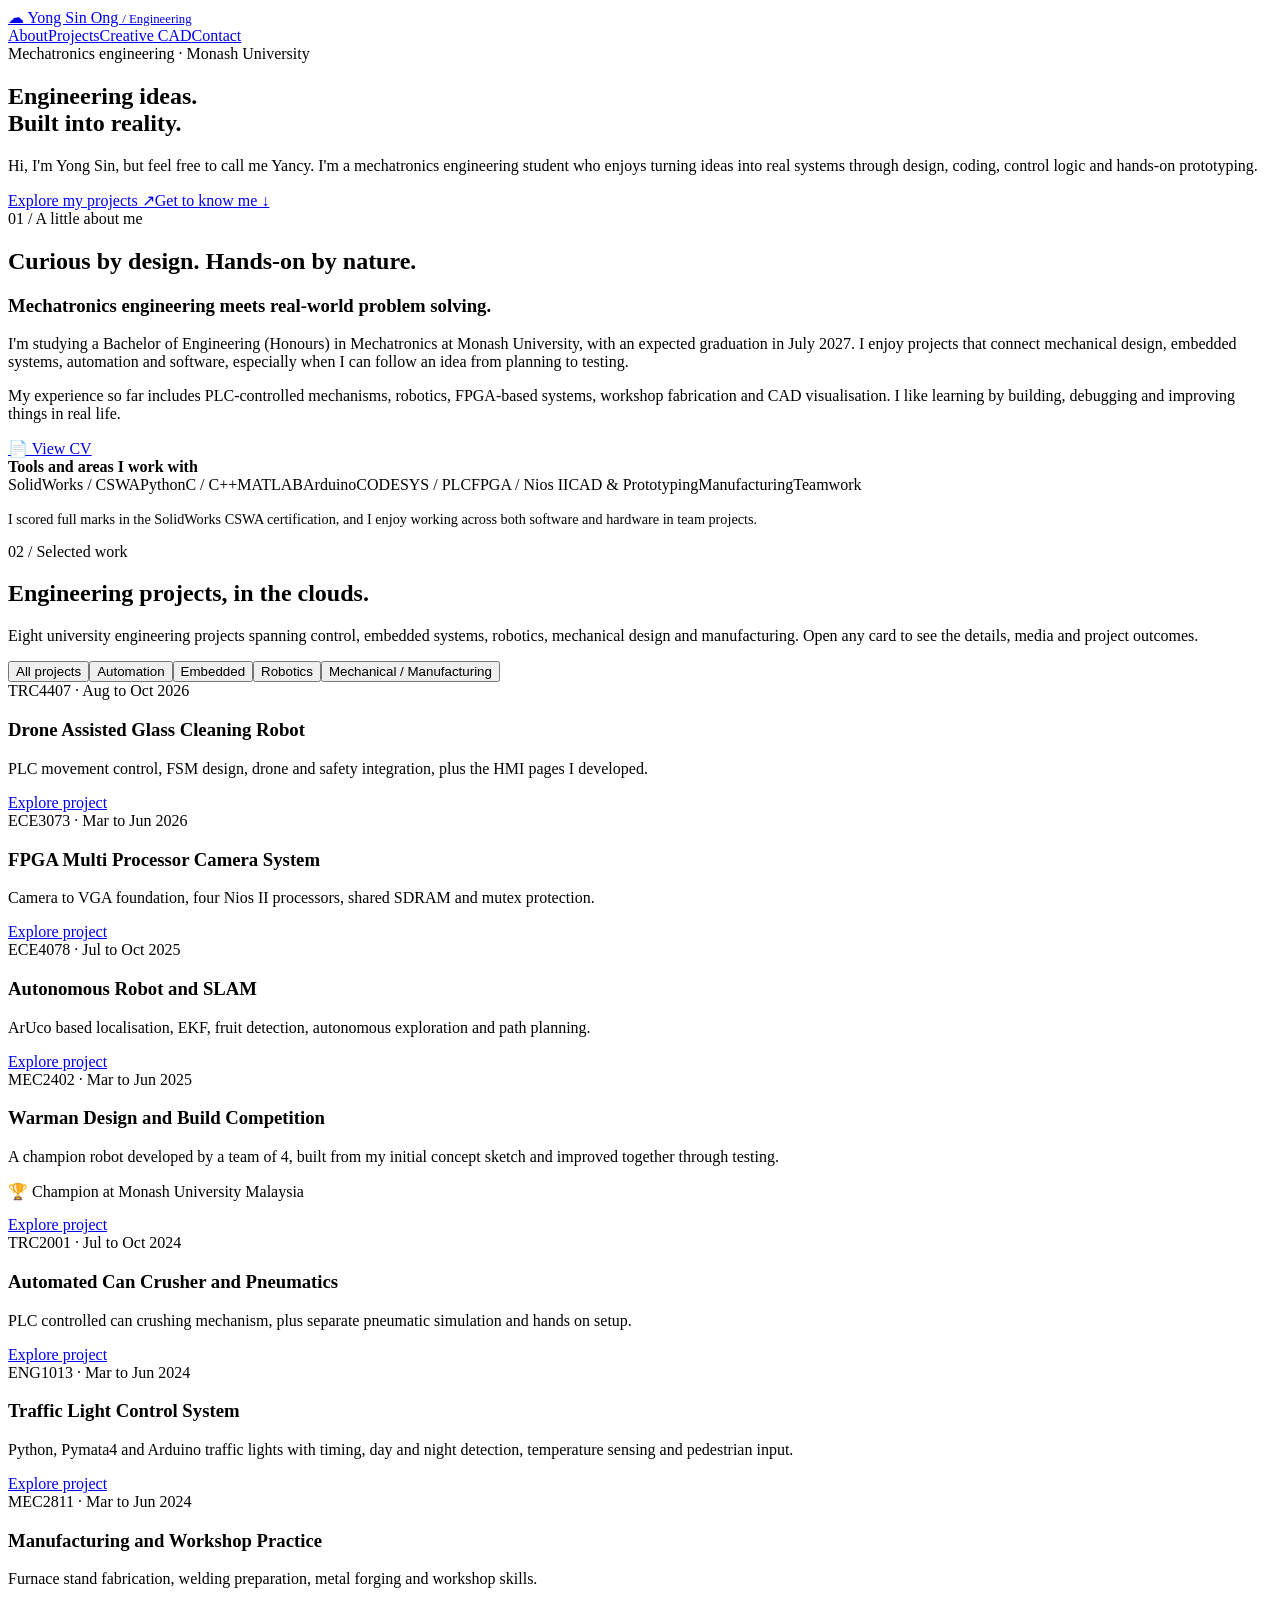
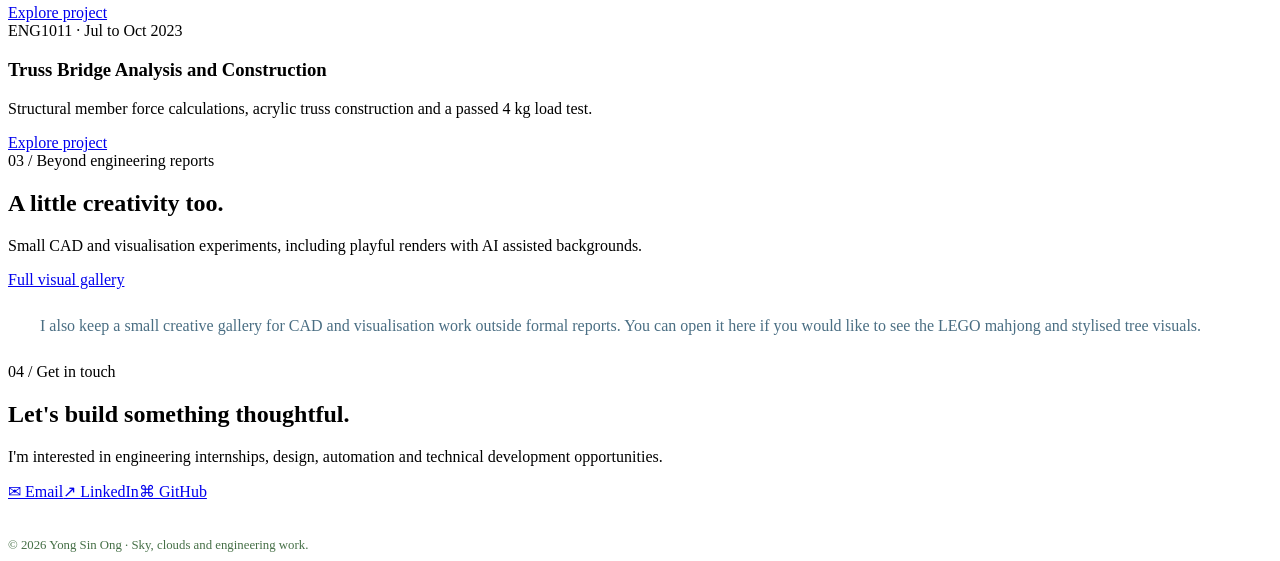
==== commit 80a7a0fd: "update informations" ====
--- a/index.html
+++ b/index.html
@@ -1 +1,2 @@
-<!doctype html><html lang="en"><head><meta charset="utf-8"><meta name="viewport" content="width=device-width,initial-scale=1"><meta name="theme-color" content="#e7f6ff"><link rel="icon" href="assets/images/favicon.svg" type="image/svg+xml"><link rel="stylesheet" href="assets/css/style.css"><title>Engineering Portfolio | Yancy Ong</title><meta name="description" content="Engineering projects and practical mechatronics experience of Yancy Ong"></head><body class="home-page"><header class="site-header"><div class="site-container nav"><a class="brand" href="index.html"><span class="cloud-mark" aria-hidden="true">☁</span> Yancy Ong <span style="font-weight:500;font-size:.8rem">/ Engineering</span></a><nav class="nav-links" aria-label="Site navigation"><a href="index.html#about">About</a><a href="index.html#projects">Projects</a><a href="creative/index.html">Creative CAD</a><a href="index.html#contact">Contact</a></nav></div></header><section class="sky-hero" aria-label="Sky and grass photograph"><div class="hero-content"><div class="hero-eyebrow">Mechatronics engineering · Monash University</div><h1>Engineering ideas.<br><span>Built into reality.</span></h1><p>Hi, I'm Yancy — a mechatronics engineering student with a passion for combining design, code, control systems and hands-on prototyping. Welcome to a collection of things I've designed, analysed, tested and built.</p><div class="hero-buttons"><a class="cta cta-primary" href="#projects">Explore my projects ↗</a><a class="cta cta-secondary" href="#about">Get to know me ↓</a></div></div></section><section class="section" id="about"><div class="site-container"><div class="section-intro"><div><div class="section-eyebrow">01 / A little about me</div><h2>Curious by design. Hands-on by nature.</h2></div></div><div class="white-cloud about-panel"><div><h3>Mechatronics engineering meets real-world problem solving.</h3><p>I'm studying a Bachelor of Engineering (Honours) in Mechatronics at Monash University (expected graduation July 2027). I enjoy projects that connect mechanical design, embedded systems, automation and software — especially when I can follow an idea from planning to testing.</p><p style="margin-top:16px">My experiences include designing PLC-controlled mechanisms, developing robotics and FPGA projects, and working with fabrication tools in engineering workshops.</p></div><div class="about-detail"><strong>Tools &amp; areas I work with</strong><div class="tags"><span class="tag">SolidWorks · CSWA</span><span class="tag">Python</span><span class="tag">C / C++</span><span class="tag">MATLAB</span><span class="tag">Arduino</span><span class="tag">CODESYS / PLC</span><span class="tag">FPGA / Nios II</span><span class="tag">CAD &amp; Prototyping</span><span class="tag green">Manufacturing</span><span class="tag green">Teamwork</span></div><p style="margin-top:17px;font-size:.89rem">I achieved full marks in the SolidWorks CSWA certification. My project pages distinguish my individual contributions from the wider team's work.</p></div></div></div></section><section class="section" id="projects"><div class="site-container"><div class="section-intro"><div><div class="section-eyebrow">02 / Selected work</div><h2>Engineering projects, in the clouds.</h2><p>Eight university engineering projects spanning control, embedded systems, robotics, mechanical design and manufacturing. Select a card to see the technical details and actual project media.</p></div></div><div class="filter-bar" aria-label="Filter engineering projects"><button type="button" class="filter" data-filter="All" aria-pressed="true">All projects</button><button type="button" class="filter" data-filter="Control" aria-pressed="false">Automation</button><button type="button" class="filter" data-filter="Embedded" aria-pressed="false">Embedded</button><button type="button" class="filter" data-filter="Robotics" aria-pressed="false">Robotics</button><button type="button" class="filter" data-filter="Mechanical" aria-pressed="false">Mechanical / Manufacturing</button></div><div class="project-grid"><article class="cloud-card" data-category="Control"><img class="card-image" src="projects/trc4407/assets/drone-robot-cover.jpg" alt="Drone-Assisted Glass Cleaning Robot project preview" loading="lazy"><div class="card-copy"><div class="unitline">TRC4407 · Aug–Oct 2026</div><h3>Drone-Assisted Glass Cleaning Robot</h3><p>PLC movement control, FSM design, drone/safety integration and three HMI pages.</p><div style="margin-top:15px"><a class="card-action" href="projects/trc4407/index.html" aria-label="View Drone-Assisted Glass Cleaning Robot">Explore project</a></div></div></article><article class="cloud-card" data-category="Embedded"><img class="card-image" src="projects/ece3073/assets/ece3073-poster.jpg" alt="FPGA Multi-Processor Camera System project preview" loading="lazy"><div class="card-copy"><div class="unitline">ECE3073 · Mar–Jun 2026</div><h3>FPGA Multi-Processor Camera System</h3><p>Camera-to-VGA foundation, four Nios II processors, shared SDRAM and mutex protection.</p><div style="margin-top:15px"><a class="card-action" href="projects/ece3073/index.html" aria-label="View FPGA Multi-Processor Camera System">Explore project</a></div></div></article><article class="cloud-card" data-category="Robotics"><img class="card-image" src="projects/ece4078/assets/ece4078-robot.jpg" alt="Autonomous Robot &amp; SLAM project preview" loading="lazy"><div class="card-copy"><div class="unitline">ECE4078 · Jul–Oct 2025</div><h3>Autonomous Robot &amp; SLAM</h3><p>ArUco-based localisation, EKF, fruit detection, autonomous exploration and path planning.</p><div style="margin-top:15px"><a class="card-action" href="projects/ece4078/index.html" aria-label="View Autonomous Robot &amp; SLAM">Explore project</a></div></div></article><article class="cloud-card" data-category="Mechanical"><img class="card-image" src="projects/mec2402/assets/warman-prototype.jpg" alt="Warman Design &amp; Build Competition project preview" loading="lazy"><div class="card-copy"><div class="unitline">MEC2402 · Mar–Jun 2025</div><h3>Warman Design &amp; Build Competition</h3><p>Our four-member team developed a competition-winning autonomous robot from my concept sketch.</p><div class="card-award">🏆 Champion — Monash Malaysia</div><div style="margin-top:15px"><a class="card-action" href="projects/mec2402/index.html" aria-label="View Warman Design &amp; Build Competition">Explore project</a></div></div></article><article class="cloud-card" data-category="Control"><img class="card-image" src="projects/trc2001/assets/can-crusher-cad.jpg" alt="Automated Can Crusher &amp; Pneumatics project preview" loading="lazy"><div class="card-copy"><div class="unitline">TRC2001 · Jul–Oct 2024</div><h3>Automated Can Crusher &amp; Pneumatics</h3><p>PLC-controlled can-crushing mechanism, plus separate pneumatic simulation and hands-on assembly.</p><div style="margin-top:15px"><a class="card-action" href="projects/trc2001/index.html" aria-label="View Automated Can Crusher &amp; Pneumatics">Explore project</a></div></div></article><article class="cloud-card" data-category="Embedded"><img class="card-image" src="projects/eng1013/assets/eng1013-poster.jpg" alt="Traffic Light Control System project preview" loading="lazy"><div class="card-copy"><div class="unitline">ENG1013 · Mar–Jun 2024</div><h3>Traffic Light Control System</h3><p>Python/Pymata4 and Arduino traffic lights with timing, day/night and pedestrian sensing.</p><div style="margin-top:15px"><a class="card-action" href="projects/eng1013/index.html" aria-label="View Traffic Light Control System">Explore project</a></div></div></article><article class="cloud-card" data-category="Mechanical"><img class="card-image" src="projects/mec2811/assets/mec2811-furnace-stand.jpg" alt="Manufacturing &amp; Workshop Practice project preview" loading="lazy"><div class="card-copy"><div class="unitline">MEC2811 · Mar–Jun 2024</div><h3>Manufacturing &amp; Workshop Practice</h3><p>Furnace-stand fabrication, welding preparation, metal forging and workshop skills.</p><div style="margin-top:15px"><a class="card-action" href="projects/mec2811/index.html" aria-label="View Manufacturing &amp; Workshop Practice">Explore project</a></div></div></article><article class="cloud-card" data-category="Mechanical"><img class="card-image" src="projects/eng1011/assets/bridge-load-test.jpg" alt="Truss Bridge Analysis &amp; Construction project preview" loading="lazy"><div class="card-copy"><div class="unitline">ENG1011 · Jul–Oct 2023</div><h3>Truss Bridge Analysis &amp; Construction</h3><p>Structural member-force calculations, acrylic truss construction and a passed 4 kg load test.</p><div style="margin-top:15px"><a class="card-action" href="projects/eng1011/index.html" aria-label="View Truss Bridge Analysis &amp; Construction">Explore project</a></div></div></article></div></div></section><section class="section section-sage" id="creative"><div class="site-container"><div class="section-intro"><div><div class="section-eyebrow">03 / Beyond engineering reports</div><h2>A little creativity, too.</h2><p>Small visual experiments and modelling exercises, including playful scenes with AI-generated backgrounds.</p></div><a href="creative/index.html" class="card-action">Full visual gallery</a></div><div class="creative-grid"><a href="creative/index.html" class="creative-tile" style="text-decoration:none;color:inherit"><img src="creative/mahjong.jpg" loading="lazy" alt="LEGO Mahjong render"><h3>LEGO Mahjong</h3><p>SolidWorks CAD, visualisation lighting and AI-generated background.</p></a><a href="creative/index.html" class="creative-tile" style="text-decoration:none;color:inherit"><img src="creative/tree.jpg" loading="lazy" alt="Stylised tree visual"><h3>Stylised Tree</h3><p>A colourful creative visual exercise, presented transparently as AI-assisted imagery.</p></a></div></div></section><footer class="footer-grass" id="contact"><div class="site-container"><div class="section-eyebrow">04 / Get in touch</div><h2>Let's build something thoughtful.</h2><p>I'm interested in engineering internships, design, automation and technical development opportunities.</p><div class="footer-links"><a href="mailto:yong0027@student.monash.edu">✉ Email</a><a href="https://www.linkedin.com/in/yongsinong/" target="_blank" rel="noopener noreferrer">↗ LinkedIn</a><a href="https://github.com/yong-sin" target="_blank" rel="noopener noreferrer">⌘ GitHub</a></div><div style="margin-top:37px;font-size:.8rem;color:#456f46">© 2026 Yancy Ong · Sky, clouds and engineering work.</div></div></footer><script>document.querySelectorAll('[data-filter]').forEach(function(button){button.addEventListener('click',function(){var name=button.dataset.filter;document.querySelectorAll('[data-filter]').forEach(function(other){other.setAttribute('aria-pressed',String(other===button));});document.querySelectorAll('.cloud-card').forEach(function(card){card.hidden=name!=='All'&&card.dataset.category!==name;});});});</script></body></html>+<!DOCTYPE html>
+<html lang="en"><head><meta charset="utf-8"/><meta content="width=device-width,initial-scale=1" name="viewport"/><meta content="#e7f6ff" name="theme-color"/><link href="assets/images/favicon.svg" rel="icon" type="image/svg+xml"/><link href="assets/css/style.css" rel="stylesheet"/><title>Engineering Portfolio | Yong Sin Ong</title><meta content="Engineering projects and practical mechatronics experience of Yong Sin Ong" name="description"/></head><body class="home-page"><header class="site-header"><div class="site-container nav"><a class="brand" href="index.html"><span aria-hidden="true" class="cloud-mark">☁</span> Yong Sin Ong <span style="font-weight:500;font-size:.8rem">/ Engineering</span></a><nav aria-label="Site navigation" class="nav-links"><a href="index.html#about">About</a><a href="index.html#projects">Projects</a><a href="creative/index.html">Creative CAD</a><a href="index.html#contact">Contact</a></nav></div></header><section aria-label="Sky and grass background" class="sky-hero"><div class="hero-content"><div class="hero-eyebrow">Mechatronics engineering · Monash University</div><h1>Engineering ideas.<br/><span>Built into reality.</span></h1><p>Hi, I'm Yong Sin, but feel free to call me Yancy. I'm a mechatronics engineering student who enjoys turning ideas into real systems through design, coding, control logic and hands-on prototyping.</p><div class="hero-buttons"><a class="cta cta-primary" href="#projects">Explore my projects ↗</a><a class="cta cta-secondary" href="#about">Get to know me ↓</a></div></div></section><section class="section" id="about"><div class="site-container"><div class="section-intro"><div><div class="section-eyebrow">01 / A little about me</div><h2>Curious by design. Hands-on by nature.</h2></div></div><div class="white-cloud about-panel"><div><h3>Mechatronics engineering meets real-world problem solving.</h3><p>I'm studying a Bachelor of Engineering (Honours) in Mechatronics at Monash University, with an expected graduation in July 2027. I enjoy projects that connect mechanical design, embedded systems, automation and software, especially when I can follow an idea from planning to testing.</p><p style="margin-top:16px">My experience so far includes PLC-controlled mechanisms, robotics, FPGA-based systems, workshop fabrication and CAD visualisation. I like learning by building, debugging and improving things in real life.</p><div class="about-links"><a class="about-link" href="assets/docs/Yong_Sin_Ong_CV.pdf" rel="noopener noreferrer" target="_blank">📄 View CV</a></div></div><div class="about-detail"><strong>Tools and areas I work with</strong><div class="tags"><span class="tag">SolidWorks / CSWA</span><span class="tag">Python</span><span class="tag">C / C++</span><span class="tag">MATLAB</span><span class="tag">Arduino</span><span class="tag">CODESYS / PLC</span><span class="tag">FPGA / Nios II</span><span class="tag">CAD &amp; Prototyping</span><span class="tag green">Manufacturing</span><span class="tag green">Teamwork</span></div><p style="margin-top:17px;font-size:.89rem">I scored full marks in the SolidWorks CSWA certification, and I enjoy working across both software and hardware in team projects.</p></div></div></div></section><section class="section" id="projects"><div class="site-container"><div class="section-intro"><div><div class="section-eyebrow">02 / Selected work</div><h2>Engineering projects, in the clouds.</h2><p>Eight university engineering projects spanning control, embedded systems, robotics, mechanical design and manufacturing. Open any card to see the details, media and project outcomes.</p></div></div><div aria-label="Filter engineering projects" class="filter-bar"><button aria-pressed="true" class="filter" data-filter="All" type="button">All projects</button><button aria-pressed="false" class="filter" data-filter="Control" type="button">Automation</button><button aria-pressed="false" class="filter" data-filter="Embedded" type="button">Embedded</button><button aria-pressed="false" class="filter" data-filter="Robotics" type="button">Robotics</button><button aria-pressed="false" class="filter" data-filter="Mechanical" type="button">Mechanical / Manufacturing</button></div><div class="project-grid"><article class="cloud-card no-image" data-category="Control"><div class="card-copy"><div class="unitline">TRC4407 · Aug to Oct 2026</div><h3>Drone Assisted Glass Cleaning Robot</h3><p>PLC movement control, FSM design, drone and safety integration, plus the HMI pages I developed.</p><div style="margin-top:15px"><a aria-label="View Drone Assisted Glass Cleaning Robot" class="card-action" href="projects/trc4407/index.html">Explore project</a></div></div></article><article class="cloud-card no-image" data-category="Embedded"><div class="card-copy"><div class="unitline">ECE3073 · Mar to Jun 2026</div><h3>FPGA Multi Processor Camera System</h3><p>Camera to VGA foundation, four Nios II processors, shared SDRAM and mutex protection.</p><div style="margin-top:15px"><a aria-label="View FPGA Multi Processor Camera System" class="card-action" href="projects/ece3073/index.html">Explore project</a></div></div></article><article class="cloud-card no-image" data-category="Robotics"><div class="card-copy"><div class="unitline">ECE4078 · Jul to Oct 2025</div><h3>Autonomous Robot and SLAM</h3><p>ArUco based localisation, EKF, fruit detection, autonomous exploration and path planning.</p><div style="margin-top:15px"><a aria-label="View Autonomous Robot and SLAM" class="card-action" href="projects/ece4078/index.html">Explore project</a></div></div></article><article class="cloud-card no-image" data-category="Mechanical"><div class="card-copy"><div class="unitline">MEC2402 · Mar to Jun 2025</div><h3>Warman Design and Build Competition</h3><p>A champion robot developed by a team of 4, built from my initial concept sketch and improved together through testing.</p><div class="card-award">🏆 Champion at Monash University Malaysia</div><div style="margin-top:15px"><a aria-label="View Warman Design and Build Competition" class="card-action" href="projects/mec2402/index.html">Explore project</a></div></div></article><article class="cloud-card no-image" data-category="Control"><div class="card-copy"><div class="unitline">TRC2001 · Jul to Oct 2024</div><h3>Automated Can Crusher and Pneumatics</h3><p>PLC controlled can crushing mechanism, plus separate pneumatic simulation and hands on setup.</p><div style="margin-top:15px"><a aria-label="View Automated Can Crusher and Pneumatics" class="card-action" href="projects/trc2001/index.html">Explore project</a></div></div></article><article class="cloud-card no-image" data-category="Embedded"><div class="card-copy"><div class="unitline">ENG1013 · Mar to Jun 2024</div><h3>Traffic Light Control System</h3><p>Python, Pymata4 and Arduino traffic lights with timing, day and night detection, temperature sensing and pedestrian input.</p><div style="margin-top:15px"><a aria-label="View Traffic Light Control System" class="card-action" href="projects/eng1013/index.html">Explore project</a></div></div></article><article class="cloud-card no-image" data-category="Mechanical"><div class="card-copy"><div class="unitline">MEC2811 · Mar to Jun 2024</div><h3>Manufacturing and Workshop Practice</h3><p>Furnace stand fabrication, welding preparation, metal forging and workshop skills.</p><div style="margin-top:15px"><a aria-label="View Manufacturing and Workshop Practice" class="card-action" href="projects/mec2811/index.html">Explore project</a></div></div></article><article class="cloud-card no-image" data-category="Mechanical"><div class="card-copy"><div class="unitline">ENG1011 · Jul to Oct 2023</div><h3>Truss Bridge Analysis and Construction</h3><p>Structural member force calculations, acrylic truss construction and a passed 4 kg load test.</p><div style="margin-top:15px"><a aria-label="View Truss Bridge Analysis and Construction" class="card-action" href="projects/eng1011/index.html">Explore project</a></div></div></article></div></div></section><section class="section section-sage" id="creative"><div class="site-container"><div class="section-intro"><div><div class="section-eyebrow">03 / Beyond engineering reports</div><h2>A little creativity too.</h2><p>Small CAD and visualisation experiments, including playful renders with AI assisted backgrounds.</p></div><a class="card-action" href="creative/index.html">Full visual gallery</a></div><div class="white-cloud" style="padding:28px 32px"><p style="margin:0;color:#4a6e83">I also keep a small creative gallery for CAD and visualisation work outside formal reports. You can open it here if you would like to see the LEGO mahjong and stylised tree visuals.</p></div></div></section><footer class="footer-grass" id="contact"><div class="site-container"><div class="section-eyebrow">04 / Get in touch</div><h2>Let's build something thoughtful.</h2><p>I'm interested in engineering internships, design, automation and technical development opportunities.</p><div class="footer-links"><a href="mailto:yongsinong05@gmail.com">✉ Email</a><a href="https://www.linkedin.com/in/yongsinong" rel="noopener noreferrer" target="_blank">↗ LinkedIn</a><a href="https://github.com/yong-sin" rel="noopener noreferrer" target="_blank">⌘ GitHub</a></div><div style="margin-top:37px;font-size:.8rem;color:#456f46">© 2026 Yong Sin Ong · Sky, clouds and engineering work.</div></div></footer><script>document.querySelectorAll('[data-filter]').forEach(function(button){button.addEventListener('click',function(){var name=button.dataset.filter;document.querySelectorAll('[data-filter]').forEach(function(other){other.setAttribute('aria-pressed',String(other===button));});document.querySelectorAll('.cloud-card').forEach(function(card){card.hidden=name!=='All'&&card.dataset.category!==name;});});});</script></body></html>
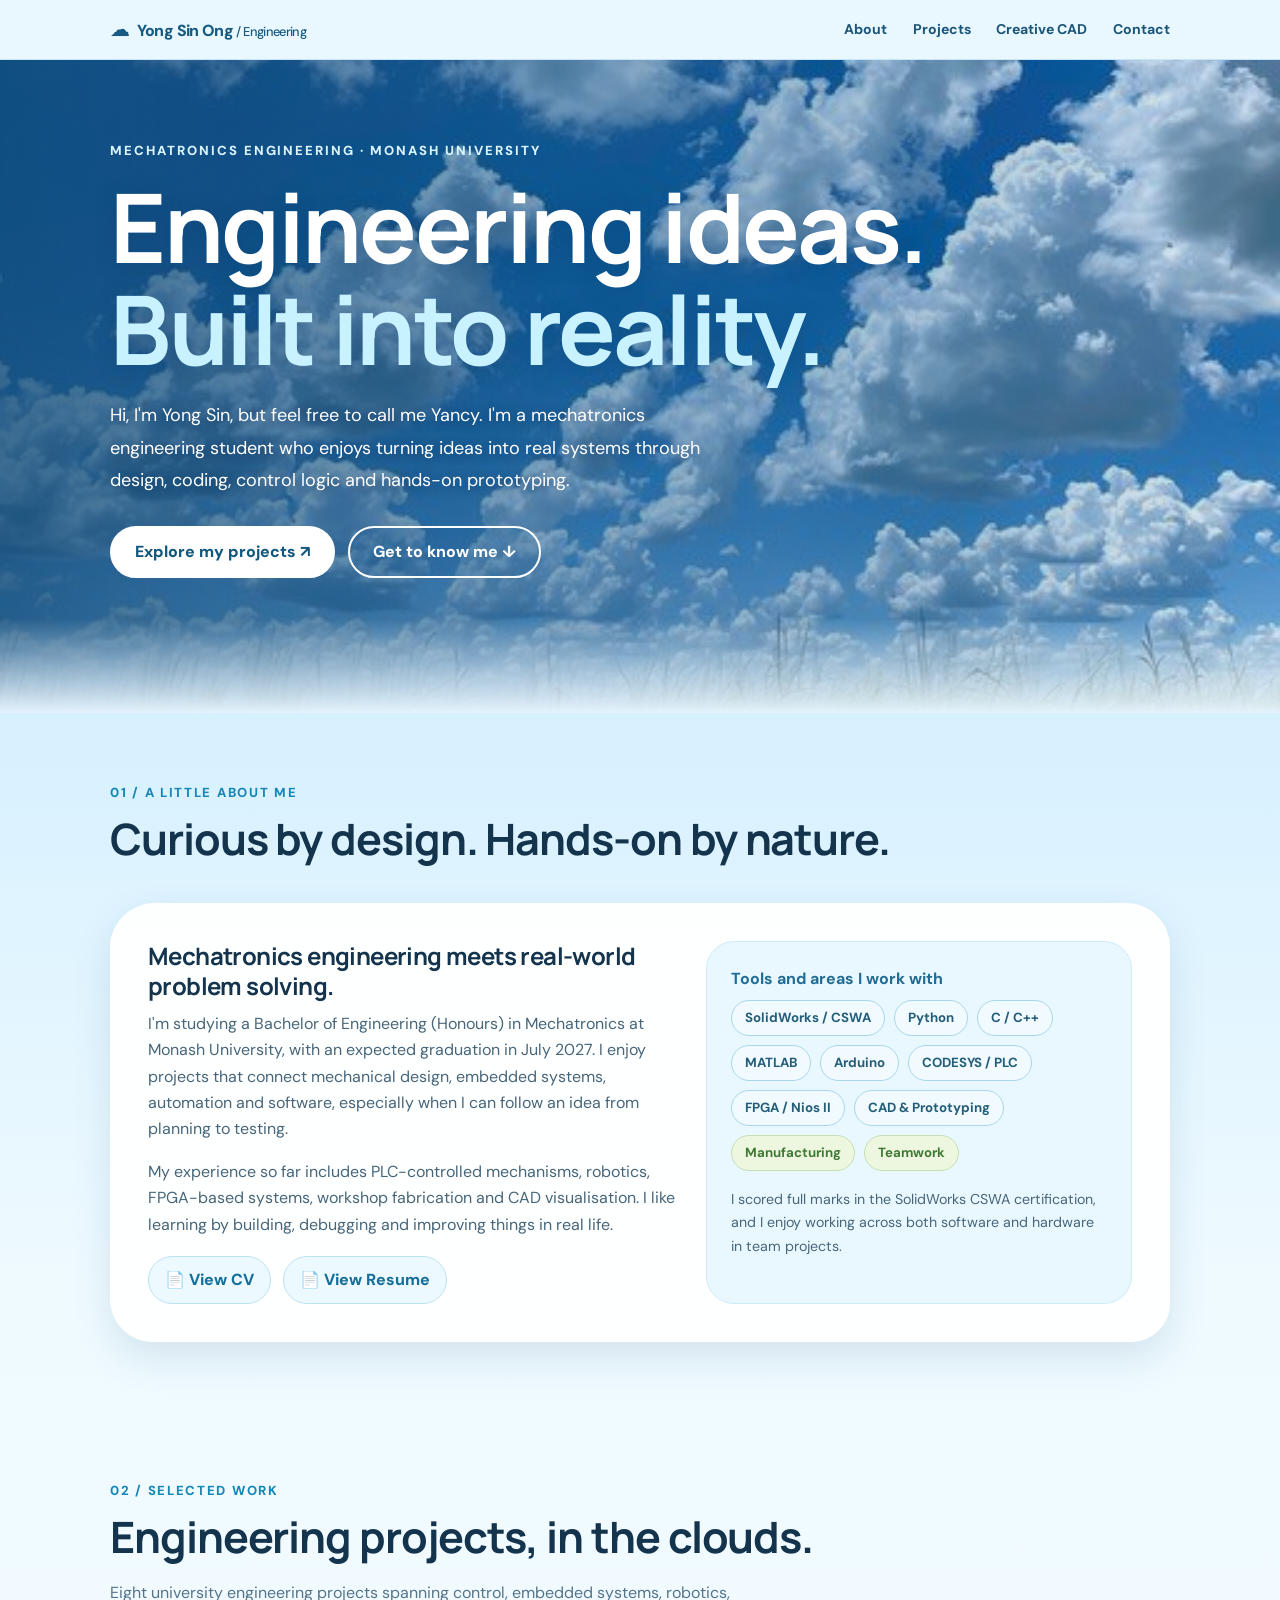
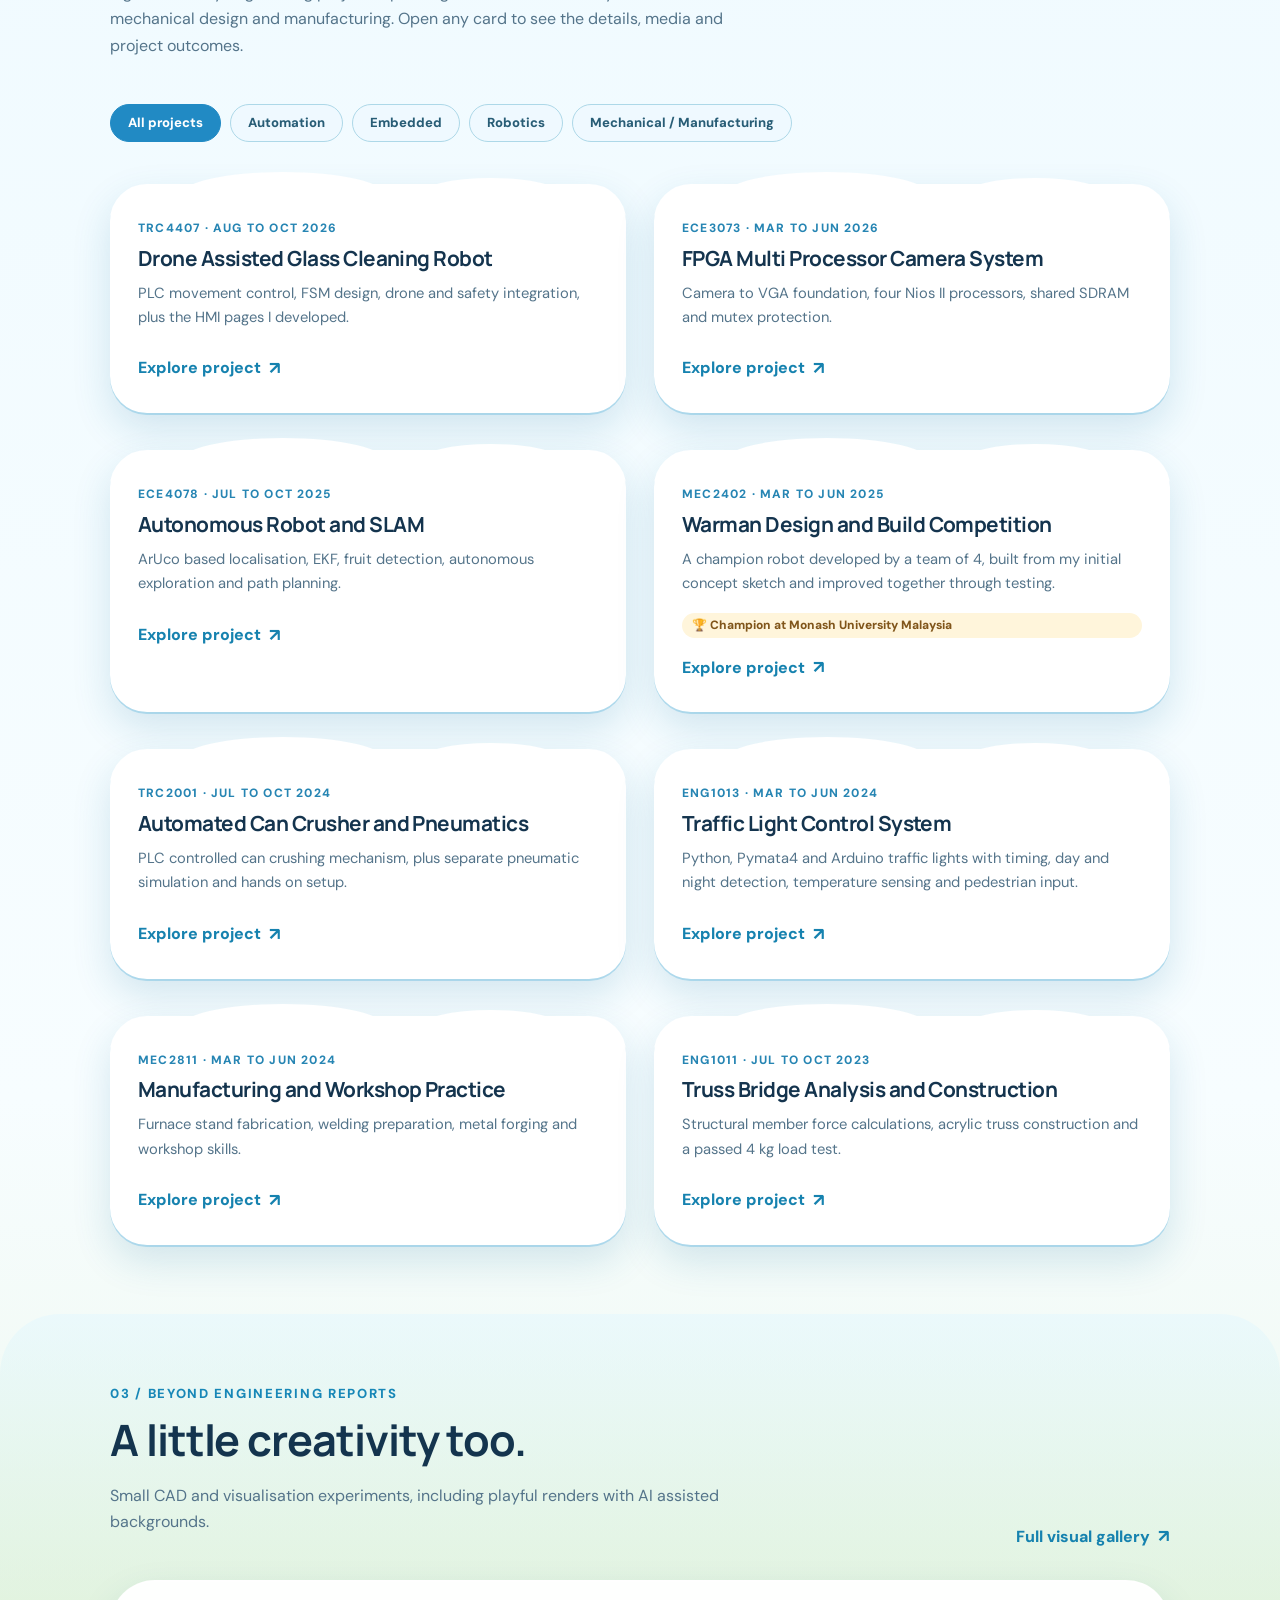
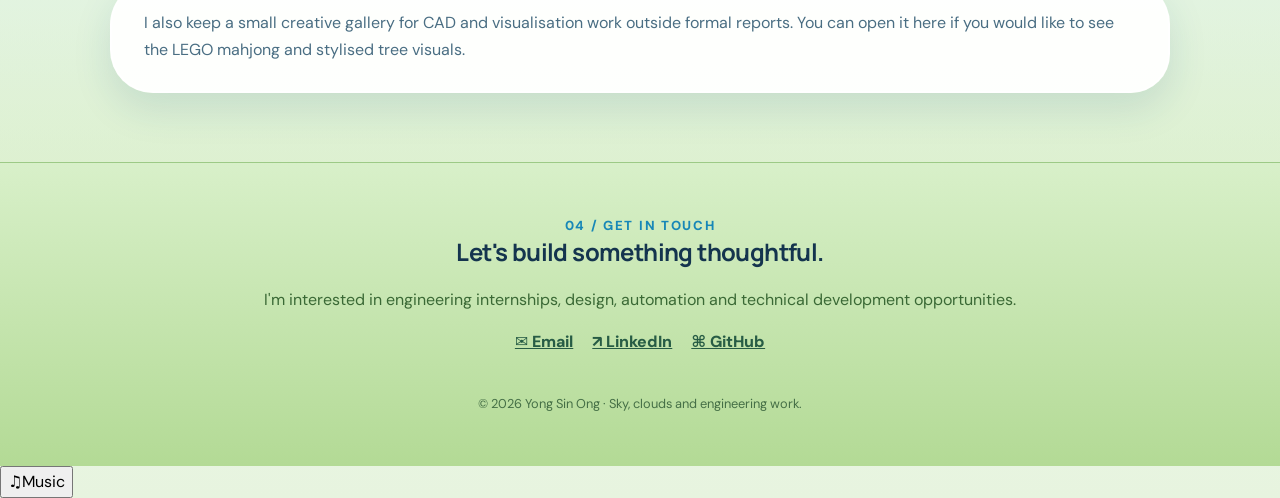
==== commit a676e8ba: "update index" ====
--- a/index.html
+++ b/index.html
@@ -1,2 +1,43 @@
 <!DOCTYPE html>
-<html lang="en"><head><meta charset="utf-8"/><meta content="width=device-width,initial-scale=1" name="viewport"/><meta content="#e7f6ff" name="theme-color"/><link href="assets/images/favicon.svg" rel="icon" type="image/svg+xml"/><link href="assets/css/style.css" rel="stylesheet"/><title>Engineering Portfolio | Yong Sin Ong</title><meta content="Engineering projects and practical mechatronics experience of Yong Sin Ong" name="description"/></head><body class="home-page"><header class="site-header"><div class="site-container nav"><a class="brand" href="index.html"><span aria-hidden="true" class="cloud-mark">☁</span> Yong Sin Ong <span style="font-weight:500;font-size:.8rem">/ Engineering</span></a><nav aria-label="Site navigation" class="nav-links"><a href="index.html#about">About</a><a href="index.html#projects">Projects</a><a href="creative/index.html">Creative CAD</a><a href="index.html#contact">Contact</a></nav></div></header><section aria-label="Sky and grass background" class="sky-hero"><div class="hero-content"><div class="hero-eyebrow">Mechatronics engineering · Monash University</div><h1>Engineering ideas.<br/><span>Built into reality.</span></h1><p>Hi, I'm Yong Sin, but feel free to call me Yancy. I'm a mechatronics engineering student who enjoys turning ideas into real systems through design, coding, control logic and hands-on prototyping.</p><div class="hero-buttons"><a class="cta cta-primary" href="#projects">Explore my projects ↗</a><a class="cta cta-secondary" href="#about">Get to know me ↓</a></div></div></section><section class="section" id="about"><div class="site-container"><div class="section-intro"><div><div class="section-eyebrow">01 / A little about me</div><h2>Curious by design. Hands-on by nature.</h2></div></div><div class="white-cloud about-panel"><div><h3>Mechatronics engineering meets real-world problem solving.</h3><p>I'm studying a Bachelor of Engineering (Honours) in Mechatronics at Monash University, with an expected graduation in July 2027. I enjoy projects that connect mechanical design, embedded systems, automation and software, especially when I can follow an idea from planning to testing.</p><p style="margin-top:16px">My experience so far includes PLC-controlled mechanisms, robotics, FPGA-based systems, workshop fabrication and CAD visualisation. I like learning by building, debugging and improving things in real life.</p><div class="about-links"><a class="about-link" href="assets/docs/Yong_Sin_Ong_CV.pdf" rel="noopener noreferrer" target="_blank">📄 View CV</a></div></div><div class="about-detail"><strong>Tools and areas I work with</strong><div class="tags"><span class="tag">SolidWorks / CSWA</span><span class="tag">Python</span><span class="tag">C / C++</span><span class="tag">MATLAB</span><span class="tag">Arduino</span><span class="tag">CODESYS / PLC</span><span class="tag">FPGA / Nios II</span><span class="tag">CAD &amp; Prototyping</span><span class="tag green">Manufacturing</span><span class="tag green">Teamwork</span></div><p style="margin-top:17px;font-size:.89rem">I scored full marks in the SolidWorks CSWA certification, and I enjoy working across both software and hardware in team projects.</p></div></div></div></section><section class="section" id="projects"><div class="site-container"><div class="section-intro"><div><div class="section-eyebrow">02 / Selected work</div><h2>Engineering projects, in the clouds.</h2><p>Eight university engineering projects spanning control, embedded systems, robotics, mechanical design and manufacturing. Open any card to see the details, media and project outcomes.</p></div></div><div aria-label="Filter engineering projects" class="filter-bar"><button aria-pressed="true" class="filter" data-filter="All" type="button">All projects</button><button aria-pressed="false" class="filter" data-filter="Control" type="button">Automation</button><button aria-pressed="false" class="filter" data-filter="Embedded" type="button">Embedded</button><button aria-pressed="false" class="filter" data-filter="Robotics" type="button">Robotics</button><button aria-pressed="false" class="filter" data-filter="Mechanical" type="button">Mechanical / Manufacturing</button></div><div class="project-grid"><article class="cloud-card no-image" data-category="Control"><div class="card-copy"><div class="unitline">TRC4407 · Aug to Oct 2026</div><h3>Drone Assisted Glass Cleaning Robot</h3><p>PLC movement control, FSM design, drone and safety integration, plus the HMI pages I developed.</p><div style="margin-top:15px"><a aria-label="View Drone Assisted Glass Cleaning Robot" class="card-action" href="projects/trc4407/index.html">Explore project</a></div></div></article><article class="cloud-card no-image" data-category="Embedded"><div class="card-copy"><div class="unitline">ECE3073 · Mar to Jun 2026</div><h3>FPGA Multi Processor Camera System</h3><p>Camera to VGA foundation, four Nios II processors, shared SDRAM and mutex protection.</p><div style="margin-top:15px"><a aria-label="View FPGA Multi Processor Camera System" class="card-action" href="projects/ece3073/index.html">Explore project</a></div></div></article><article class="cloud-card no-image" data-category="Robotics"><div class="card-copy"><div class="unitline">ECE4078 · Jul to Oct 2025</div><h3>Autonomous Robot and SLAM</h3><p>ArUco based localisation, EKF, fruit detection, autonomous exploration and path planning.</p><div style="margin-top:15px"><a aria-label="View Autonomous Robot and SLAM" class="card-action" href="projects/ece4078/index.html">Explore project</a></div></div></article><article class="cloud-card no-image" data-category="Mechanical"><div class="card-copy"><div class="unitline">MEC2402 · Mar to Jun 2025</div><h3>Warman Design and Build Competition</h3><p>A champion robot developed by a team of 4, built from my initial concept sketch and improved together through testing.</p><div class="card-award">🏆 Champion at Monash University Malaysia</div><div style="margin-top:15px"><a aria-label="View Warman Design and Build Competition" class="card-action" href="projects/mec2402/index.html">Explore project</a></div></div></article><article class="cloud-card no-image" data-category="Control"><div class="card-copy"><div class="unitline">TRC2001 · Jul to Oct 2024</div><h3>Automated Can Crusher and Pneumatics</h3><p>PLC controlled can crushing mechanism, plus separate pneumatic simulation and hands on setup.</p><div style="margin-top:15px"><a aria-label="View Automated Can Crusher and Pneumatics" class="card-action" href="projects/trc2001/index.html">Explore project</a></div></div></article><article class="cloud-card no-image" data-category="Embedded"><div class="card-copy"><div class="unitline">ENG1013 · Mar to Jun 2024</div><h3>Traffic Light Control System</h3><p>Python, Pymata4 and Arduino traffic lights with timing, day and night detection, temperature sensing and pedestrian input.</p><div style="margin-top:15px"><a aria-label="View Traffic Light Control System" class="card-action" href="projects/eng1013/index.html">Explore project</a></div></div></article><article class="cloud-card no-image" data-category="Mechanical"><div class="card-copy"><div class="unitline">MEC2811 · Mar to Jun 2024</div><h3>Manufacturing and Workshop Practice</h3><p>Furnace stand fabrication, welding preparation, metal forging and workshop skills.</p><div style="margin-top:15px"><a aria-label="View Manufacturing and Workshop Practice" class="card-action" href="projects/mec2811/index.html">Explore project</a></div></div></article><article class="cloud-card no-image" data-category="Mechanical"><div class="card-copy"><div class="unitline">ENG1011 · Jul to Oct 2023</div><h3>Truss Bridge Analysis and Construction</h3><p>Structural member force calculations, acrylic truss construction and a passed 4 kg load test.</p><div style="margin-top:15px"><a aria-label="View Truss Bridge Analysis and Construction" class="card-action" href="projects/eng1011/index.html">Explore project</a></div></div></article></div></div></section><section class="section section-sage" id="creative"><div class="site-container"><div class="section-intro"><div><div class="section-eyebrow">03 / Beyond engineering reports</div><h2>A little creativity too.</h2><p>Small CAD and visualisation experiments, including playful renders with AI assisted backgrounds.</p></div><a class="card-action" href="creative/index.html">Full visual gallery</a></div><div class="white-cloud" style="padding:28px 32px"><p style="margin:0;color:#4a6e83">I also keep a small creative gallery for CAD and visualisation work outside formal reports. You can open it here if you would like to see the LEGO mahjong and stylised tree visuals.</p></div></div></section><footer class="footer-grass" id="contact"><div class="site-container"><div class="section-eyebrow">04 / Get in touch</div><h2>Let's build something thoughtful.</h2><p>I'm interested in engineering internships, design, automation and technical development opportunities.</p><div class="footer-links"><a href="mailto:yongsinong05@gmail.com">✉ Email</a><a href="https://www.linkedin.com/in/yongsinong" rel="noopener noreferrer" target="_blank">↗ LinkedIn</a><a href="https://github.com/yong-sin" rel="noopener noreferrer" target="_blank">⌘ GitHub</a></div><div style="margin-top:37px;font-size:.8rem;color:#456f46">© 2026 Yong Sin Ong · Sky, clouds and engineering work.</div></div></footer><script>document.querySelectorAll('[data-filter]').forEach(function(button){button.addEventListener('click',function(){var name=button.dataset.filter;document.querySelectorAll('[data-filter]').forEach(function(other){other.setAttribute('aria-pressed',String(other===button));});document.querySelectorAll('.cloud-card').forEach(function(card){card.hidden=name!=='All'&&card.dataset.category!==name;});});});</script></body></html>+
+<html lang="en"><head><meta charset="utf-8"/><meta content="width=device-width,initial-scale=1" name="viewport"/><meta content="#e7f6ff" name="theme-color"/><link href="assets/images/favicon.svg" rel="icon" type="image/svg+xml"/><link href="assets/css/style.css" rel="stylesheet"/><title>Engineering Portfolio | Yong Sin Ong</title><meta content="Engineering projects and practical mechatronics experience of Yong Sin Ong" name="description"/></head><body class="home-page"><header class="site-header"><div class="site-container nav"><a class="brand" href="index.html"><span aria-hidden="true" class="cloud-mark">☁</span> Yong Sin Ong <span style="font-weight:500;font-size:.8rem">/ Engineering</span></a><nav aria-label="Site navigation" class="nav-links"><a href="index.html#about">About</a><a href="index.html#projects">Projects</a><a href="creative/index.html">Creative CAD</a><a href="index.html#contact">Contact</a></nav></div></header><section aria-label="Sky and grass background" class="sky-hero"><div class="hero-content"><div class="hero-eyebrow">Mechatronics engineering · Monash University</div><h1>Engineering ideas.<br/><span>Built into reality.</span></h1><p>Hi, I'm Yong Sin, but feel free to call me Yancy. I'm a mechatronics engineering student who enjoys turning ideas into real systems through design, coding, control logic and hands-on prototyping.</p><div class="hero-buttons"><a class="cta cta-primary" href="#projects">Explore my projects ↗</a><a class="cta cta-secondary" href="#about">Get to know me ↓</a></div></div></section><section class="section" id="about"><div class="site-container"><div class="section-intro"><div><div class="section-eyebrow">01 / A little about me</div><h2>Curious by design. Hands-on by nature.</h2></div></div><div class="white-cloud about-panel"><div><h3>Mechatronics engineering meets real-world problem solving.</h3><p>I'm studying a Bachelor of Engineering (Honours) in Mechatronics at Monash University, with an expected graduation in July 2027. I enjoy projects that connect mechanical design, embedded systems, automation and software, especially when I can follow an idea from planning to testing.</p><p style="margin-top:16px">My experience so far includes PLC-controlled mechanisms, robotics, FPGA-based systems, workshop fabrication and CAD visualisation. I like learning by building, debugging and improving things in real life.</p><div class="about-links"><a class="about-link" href="assets/docs/Yong_Sin_Ong_CV.pdf" rel="noopener noreferrer" target="_blank">📄 View CV</a><a class="about-link" href="assets/docs/Yong_Sin_Ong_Resume.pdf" rel="noopener noreferrer" target="_blank">📄 View Resume</a></div></div><div class="about-detail"><strong>Tools and areas I work with</strong><div class="tags"><span class="tag">SolidWorks / CSWA</span><span class="tag">Python</span><span class="tag">C / C++</span><span class="tag">MATLAB</span><span class="tag">Arduino</span><span class="tag">CODESYS / PLC</span><span class="tag">FPGA / Nios II</span><span class="tag">CAD &amp; Prototyping</span><span class="tag green">Manufacturing</span><span class="tag green">Teamwork</span></div><p style="margin-top:17px;font-size:.89rem">I scored full marks in the SolidWorks CSWA certification, and I enjoy working across both software and hardware in team projects.</p></div></div></div></section><section class="section" id="projects"><div class="site-container"><div class="section-intro"><div><div class="section-eyebrow">02 / Selected work</div><h2>Engineering projects, in the clouds.</h2><p>Eight university engineering projects spanning control, embedded systems, robotics, mechanical design and manufacturing. Open any card to see the details, media and project outcomes.</p></div></div><div aria-label="Filter engineering projects" class="filter-bar"><button aria-pressed="true" class="filter" data-filter="All" type="button">All projects</button><button aria-pressed="false" class="filter" data-filter="Control" type="button">Automation</button><button aria-pressed="false" class="filter" data-filter="Embedded" type="button">Embedded</button><button aria-pressed="false" class="filter" data-filter="Robotics" type="button">Robotics</button><button aria-pressed="false" class="filter" data-filter="Mechanical" type="button">Mechanical / Manufacturing</button></div><div class="project-grid"><article class="cloud-card no-image" data-category="Control"><div class="card-copy"><div class="unitline">TRC4407 · Aug to Oct 2026</div><h3>Drone Assisted Glass Cleaning Robot</h3><p>PLC movement control, FSM design, drone and safety integration, plus the HMI pages I developed.</p><div style="margin-top:15px"><a aria-label="View Drone Assisted Glass Cleaning Robot" class="card-action" href="projects/trc4407/index.html">Explore project</a></div></div></article><article class="cloud-card no-image" data-category="Embedded"><div class="card-copy"><div class="unitline">ECE3073 · Mar to Jun 2026</div><h3>FPGA Multi Processor Camera System</h3><p>Camera to VGA foundation, four Nios II processors, shared SDRAM and mutex protection.</p><div style="margin-top:15px"><a aria-label="View FPGA Multi Processor Camera System" class="card-action" href="projects/ece3073/index.html">Explore project</a></div></div></article><article class="cloud-card no-image" data-category="Robotics"><div class="card-copy"><div class="unitline">ECE4078 · Jul to Oct 2025</div><h3>Autonomous Robot and SLAM</h3><p>ArUco based localisation, EKF, fruit detection, autonomous exploration and path planning.</p><div style="margin-top:15px"><a aria-label="View Autonomous Robot and SLAM" class="card-action" href="projects/ece4078/index.html">Explore project</a></div></div></article><article class="cloud-card no-image" data-category="Mechanical"><div class="card-copy"><div class="unitline">MEC2402 · Mar to Jun 2025</div><h3>Warman Design and Build Competition</h3><p>A champion robot developed by a team of 4, built from my initial concept sketch and improved together through testing.</p><div class="card-award">🏆 Champion at Monash University Malaysia</div><div style="margin-top:15px"><a aria-label="View Warman Design and Build Competition" class="card-action" href="projects/mec2402/index.html">Explore project</a></div></div></article><article class="cloud-card no-image" data-category="Control"><div class="card-copy"><div class="unitline">TRC2001 · Jul to Oct 2024</div><h3>Automated Can Crusher and Pneumatics</h3><p>PLC controlled can crushing mechanism, plus separate pneumatic simulation and hands on setup.</p><div style="margin-top:15px"><a aria-label="View Automated Can Crusher and Pneumatics" class="card-action" href="projects/trc2001/index.html">Explore project</a></div></div></article><article class="cloud-card no-image" data-category="Embedded"><div class="card-copy"><div class="unitline">ENG1013 · Mar to Jun 2024</div><h3>Traffic Light Control System</h3><p>Python, Pymata4 and Arduino traffic lights with timing, day and night detection, temperature sensing and pedestrian input.</p><div style="margin-top:15px"><a aria-label="View Traffic Light Control System" class="card-action" href="projects/eng1013/index.html">Explore project</a></div></div></article><article class="cloud-card no-image" data-category="Mechanical"><div class="card-copy"><div class="unitline">MEC2811 · Mar to Jun 2024</div><h3>Manufacturing and Workshop Practice</h3><p>Furnace stand fabrication, welding preparation, metal forging and workshop skills.</p><div style="margin-top:15px"><a aria-label="View Manufacturing and Workshop Practice" class="card-action" href="projects/mec2811/index.html">Explore project</a></div></div></article><article class="cloud-card no-image" data-category="Mechanical"><div class="card-copy"><div class="unitline">ENG1011 · Jul to Oct 2023</div><h3>Truss Bridge Analysis and Construction</h3><p>Structural member force calculations, acrylic truss construction and a passed 4 kg load test.</p><div style="margin-top:15px"><a aria-label="View Truss Bridge Analysis and Construction" class="card-action" href="projects/eng1011/index.html">Explore project</a></div></div></article></div></div></section><section class="section section-sage" id="creative"><div class="site-container"><div class="section-intro"><div><div class="section-eyebrow">03 / Beyond engineering reports</div><h2>A little creativity too.</h2><p>Small CAD and visualisation experiments, including playful renders with AI assisted backgrounds.</p></div><a class="card-action" href="creative/index.html">Full visual gallery</a></div><div class="white-cloud" style="padding:28px 32px"><p style="margin:0;color:#4a6e83">I also keep a small creative gallery for CAD and visualisation work outside formal reports. You can open it here if you would like to see the LEGO mahjong and stylised tree visuals.</p></div></div></section><footer class="footer-grass" id="contact"><div class="site-container"><div class="section-eyebrow">04 / Get in touch</div><h2>Let's build something thoughtful.</h2><p>I'm interested in engineering internships, design, automation and technical development opportunities.</p><div class="footer-links"><a href="mailto:yongsinong05@gmail.com">✉ Email</a><a href="https://www.linkedin.com/in/yongsinong" rel="noopener noreferrer" target="_blank">↗ LinkedIn</a><a href="https://github.com/yong-sin" rel="noopener noreferrer" target="_blank">⌘ GitHub</a></div><div style="margin-top:37px;font-size:.8rem;color:#456f46">© 2026 Yong Sin Ong · Sky, clouds and engineering work.</div></div></footer><script>document.querySelectorAll('[data-filter]').forEach(function(button){button.addEventListener('click',function(){var name=button.dataset.filter;document.querySelectorAll('[data-filter]').forEach(function(other){other.setAttribute('aria-pressed',String(other===button));});document.querySelectorAll('.cloud-card').forEach(function(card){card.hidden=name!=='All'&&card.dataset.category!==name;});});});</script><div class="music-widget" id="music-widget"><div class="music-widget-inner">
+<button aria-controls="music-panel" aria-expanded="false" aria-label="Open music player" class="music-toggle" id="music-toggle" type="button"><span aria-hidden="true" class="music-note">♫</span><span class="music-label">Music</span></button>
+<section aria-label="Music player" class="music-panel" hidden="" id="music-panel">
+<div class="music-panel-head"><div><span class="music-kicker">A LITTLE BACKGROUND MUSIC</span><strong>Soundtrack for your visit</strong></div><button aria-label="Close music player" class="music-close" id="music-close" type="button">×</button></div>
+<div class="music-video" id="music-video"></div>
+<p class="music-hint">Press play in the video if your browser doesn't start it automatically.</p>
+<a class="music-source" href="https://youtu.be/52qj0foHFvo" rel="noopener noreferrer" target="_blank">Listen on YouTube ↗</a>
+</section></div></div><script>(function () {
+  const button = document.getElementById('music-toggle');
+  const panel = document.getElementById('music-panel');
+  const close = document.getElementById('music-close');
+  const slot = document.getElementById('music-video');
+  const songId = '52qj0foHFvo';
+  function showPlayer() {
+    panel.hidden = false;
+    button.setAttribute('aria-expanded', 'true');
+    button.setAttribute('aria-label', 'Close music player');
+    const iframe = document.createElement('iframe');
+    iframe.setAttribute('title', 'Background music from YouTube');
+    iframe.setAttribute('allow', 'autoplay; encrypted-media; picture-in-picture; web-share');
+    iframe.setAttribute('referrerpolicy', 'strict-origin-when-cross-origin');
+    iframe.setAttribute('allowfullscreen', '');
+    iframe.src = 'https://www.youtube-nocookie.com/embed/' + songId + '?autoplay=1&playsinline=1&rel=0';
+    slot.replaceChildren(iframe);
+  }
+  function hidePlayer() {
+    panel.hidden = true;
+    button.setAttribute('aria-expanded', 'false');
+    button.setAttribute('aria-label', 'Open music player');
+    slot.replaceChildren(); // Removing the iframe also stops playback.
+  }
+  button.addEventListener('click', function () {
+    if (panel.hidden) showPlayer(); else hidePlayer();
+  });
+  close.addEventListener('click', hidePlayer);
+  document.addEventListener('keydown', function (event) {
+    if (event.key === 'Escape' && !panel.hidden) {
+      hidePlayer(); button.focus();
+    }
+  });
+})();</script></body></html>
--- a/assets/css/style.css
+++ b/assets/css/style.css
@@ -0,0 +1,44 @@
+@import url('https://fonts.googleapis.com/css2?family=DM+Sans:wght@400;500;600;700;800&family=Manrope:wght@400;500;600;700;800&display=swap');
+:root{--sky:#70c8fb;--sky-deep:#1687c9;--sky-light:#e8f7ff;--grass:#5fa54d;--grass-soft:#d1ebbc;--navy:#14344e;--ink:#233a50;--muted:#54748a;--white:#fff;--line:#c8e7f6;--cloud:#fff;--shadow:0 16px 38px rgba(25,88,125,.13)}
+*{box-sizing:border-box}html{scroll-behavior:smooth}body{margin:0;background:linear-gradient(180deg,#b8e5fe 0,#effaff 35%,#f7fdff 73%,#e7f4df 100%);color:var(--ink);font-family:'DM Sans',system-ui,-apple-system,Segoe UI,sans-serif;line-height:1.65}a{color:#087cae}a:hover{color:#075479}h1,h2,h3,h4{font-family:Manrope,'DM Sans',sans-serif;line-height:1.25;color:var(--navy);letter-spacing:-.025em}img,video{max-width:100%;height:auto}button{font:inherit}button:focus-visible,a:focus-visible{outline:3px solid #267fc7;outline-offset:4px}.wrap,.site-container{max-width:1110px;margin:auto;padding-inline:25px}
+.site-header{position:sticky;top:0;z-index:20;background:rgba(237,249,255,.93);backdrop-filter:blur(15px);border-bottom:1px solid rgba(100,167,211,.24)}.site-header .nav{display:flex;justify-content:space-between;align-items:center;gap:16px;padding-block:13px}.brand{font-size:1rem;font-weight:800;letter-spacing:-.04em;text-decoration:none;color:#175a82;white-space:nowrap}.brand .cloud-mark{font-size:1.25rem;margin-right:4px}.nav-links{display:flex;align-items:center;flex-wrap:wrap;gap:clamp(9px,2vw,26px)}.nav-links a{font-size:.88rem;font-weight:700;color:#1b5678;text-decoration:none}.nav-links a:hover{text-decoration:underline}
+.sky-hero{position:relative;min-height:595px;overflow:hidden;background-image:linear-gradient(90deg,rgba(12,70,116,.79) 0%,rgba(12,74,124,.47) 45%,rgba(10,68,116,.08) 100%),url('../images/sky-grass.jpg');background-size:cover;background-position:center 59%;display:flex;align-items:center}.sky-hero::after{content:'';position:absolute;bottom:-1px;left:0;right:0;height:95px;background:linear-gradient(0deg,#e7f5ff,rgba(231,245,255,0))}.sky-hero .hero-content{z-index:1;position:relative;padding:80px 25px 135px;width:100%;max-width:1110px;margin:auto}.hero-eyebrow{font-weight:800;font-size:.82rem;letter-spacing:.15em;text-transform:uppercase;color:#dbf5ff}.sky-hero h1{font-size:clamp(3.2rem,7.7vw,6rem);max-width:900px;margin:14px 0;color:#fff;line-height:1.07;text-shadow:0 4px 21px rgba(0,46,91,.25)}.sky-hero h1 span{color:#c8f2ff}.sky-hero p{color:#fff;max-width:630px;font-size:1.13rem;line-height:1.8;text-shadow:0 2px 11px rgba(0,35,78,.48)}.hero-buttons{display:flex;gap:13px;margin-top:29px;flex-wrap:wrap}.cta{border-radius:999px;padding:11px 23px;display:inline-flex;gap:8px;align-items:center;font-weight:800;text-decoration:none;border:2px solid #fff;transition:transform .17s,background .17s}.cta:hover{transform:translateY(-3px)}.cta-primary{background:#fff;color:#12577e}.cta-secondary{color:#fff;background:rgba(18,88,144,.22)}.cta-secondary:hover{color:#fff;background:rgba(18,88,144,.42)}
+.section{padding:69px 0}.section-intro{display:flex;justify-content:space-between;align-items:flex-end;gap:25px;margin-bottom:29px}.section-eyebrow,.eyebrow{color:#1787b7;font-weight:800;font-size:.82rem;letter-spacing:.13em;text-transform:uppercase}.section h2{font-size:clamp(1.8rem,4vw,2.7rem);margin:8px 0}.section-intro p,.supporting{color:var(--muted);max-width:620px}.white-cloud{position:relative;background:rgba(255,255,255,.94);border:2px solid rgba(255,255,255,.96);border-radius:45px 44px 39px 43px;box-shadow:var(--shadow)}.about-panel{display:grid;grid-template-columns:1fr .8fr;gap:25px;padding:36px}.about-panel h3{font-size:1.5rem;margin:0 0 10px}.about-panel p{margin:0;color:#47667a}.about-detail{border-radius:28px;background:#e9f8ff;padding:24px;border:1px solid #ceebfa}.about-detail strong{display:block;color:#206c94;margin-bottom:8px}.tags{display:flex;flex-wrap:wrap;gap:9px}.tag{border:1px solid #a9d6eb;background:#f0faff;color:#245e79;border-radius:999px;padding:6px 13px;font-size:.83rem;font-weight:700}.tag.green{background:#edf7df;border-color:#c5dfb5;color:#3f7a35}
+.project-grid{display:grid;grid-template-columns:repeat(2,minmax(0,1fr));column-gap:28px;row-gap:37px;margin-top:42px}.cloud-card{position:relative;isolation:isolate;background:#fff;border:3px solid #fff;border-radius:37px;box-shadow:0 16px 38px rgba(26,110,155,.16),0 2px 0 #bfe5f5;transition:transform .25s,box-shadow .25s}.cloud-card:hover{transform:translateY(-5px);box-shadow:0 24px 45px rgba(26,110,155,.24)}.cloud-card::before,.cloud-card::after{content:'';position:absolute;background:#fff;z-index:-1;border:2px solid #fff;border-radius:50%;top:-15px}.cloud-card::before{height:44px;width:40%;left:13%}.cloud-card::after{height:30px;width:27%;right:12%;top:-9px}.card-image{height:245px;width:100%;object-fit:cover;display:block;border-radius:31px 31px 16px 16px;background:#d5e7ee}.card-copy{position:relative;padding:23px 25px 27px}.card-copy::before{content:'';display:block;position:absolute;top:-19px;left:6%;width:70%;height:31px;border-radius:100% 100% 0 0;background:#fff;box-shadow:76px -5px 0 -6px #fff,143px 0 0 -6px #fff}.unitline{font-size:.75rem;text-transform:uppercase;letter-spacing:.1em;font-weight:800;color:#2685b3}.card-copy h3{font-size:1.3rem;margin:6px 0 10px}.card-copy p{color:var(--muted);margin:0 0 15px;font-size:.92rem}.card-action{display:inline-flex;align-items:center;gap:8px;font-weight:800;text-decoration:none;color:#1682af}.card-action::after{content:'↗';font-size:1.1rem}.card-award{background:#fff5db;color:#80551a;border-radius:999px;padding:3px 10px;font-weight:800;font-size:.75rem;display:inline-block;margin-top:7px}.filter-bar{display:flex;flex-wrap:wrap;gap:9px}.filter{cursor:pointer;border:1px solid #add8e8;color:#285d76;background:#eff9ff;padding:7px 17px;border-radius:999px;font-weight:800;font-size:.82rem}.filter[aria-pressed='true']{background:#218ac4;color:#fff;border-color:#218ac4}.cloud-card[hidden]{display:none}
+.creative-grid{display:grid;grid-template-columns:repeat(2,minmax(0,1fr));gap:27px}.creative-tile{padding:15px 15px 22px;background:#fff;border-radius:32px;box-shadow:var(--shadow)}.creative-tile img{width:100%;height:260px;object-fit:cover;border-radius:23px}.creative-tile h3{margin:13px 10px 5px}.creative-tile p{margin:0 10px;color:var(--muted);font-size:.91rem}.section-sage{background:linear-gradient(180deg,rgba(226,247,255,.5),rgba(209,235,188,.55));border-radius:60px 60px 0 0}.footer-grass{padding:52px 0;background:linear-gradient(180deg,#d8f0c9,#b3da95);border-top:1px solid rgba(67,135,72,.19)}.footer-grass h2{margin-top:0}.footer-grass p{color:#3a6935}.footer-links{display:flex;gap:19px;flex-wrap:wrap}.footer-links a{font-weight:800;color:#275c45}
+/* Project detail pages */
+body.project-page{background:linear-gradient(180deg,#e1f4ff,#fff 30%,#eef8f4 100%)}body.project-page .site-header{position:sticky}main.project-content{max-width:1050px;padding-top:51px;padding-bottom:85px}body.project-page h1{font-size:clamp(2.1rem,5vw,3.5rem);margin:13px 0 17px;line-height:1.17}body.project-page .eyebrow{margin-top:0}body.project-page .lead{font-size:1.07rem;max-width:870px;color:#4c7189}body.project-page h2{font-size:1.65rem;margin:36px 0 15px}body.project-page h3{font-size:1.12rem}.meta{display:flex;flex-wrap:wrap;gap:9px;margin:19px 0 26px}.pill{display:inline-block;border:1px solid #bddfec;background:#ecf9ff;border-radius:999px;padding:5px 13px;color:#277397;font-size:.82rem;font-weight:750}.pill.award,.pill.result{background:#edf7e1;color:#4d7938;border-color:#c8dda8}.hero{display:grid;grid-template-columns:1.15fr .85fr;align-items:stretch;gap:23px;margin:29px 0}.hero>img,.hero-image,.hero-media{width:100%;max-height:430px;object-fit:contain;background:#fff;border:1px solid #c3e4f3;border-radius:25px;padding:8px}.hero-media{margin:0}.hero-media img{height:100%;width:100%;object-fit:contain}.hero-media figcaption{color:#627d8e;padding:5px 9px;font-size:.83rem}.panel,.card{background:rgba(255,255,255,.93);border:1px solid #cae7f4;box-shadow:0 8px 25px rgba(27,106,147,.075);border-radius:27px;padding:25px}.panel h2,.card h2{margin:0 0 13px}.panel p,.card p,.card li{color:#527184}.card ul{padding-left:22px}.grid{display:grid;grid-template-columns:repeat(2,minmax(0,1fr));gap:19px;margin:22px 0}.gallery{display:grid;grid-template-columns:repeat(2,minmax(0,1fr));gap:20px;margin:24px 0}.figure{margin:0;border:1px solid #cce5f1;border-radius:25px;overflow:hidden;background:white;box-shadow:0 9px 28px rgba(37,102,148,.07)}.figure img{display:block;width:100%;height:265px;object-fit:contain;background:#f2f8fc}.figure figcaption{padding:14px 18px;color:#557384;font-size:.89rem}.steps{padding-left:25px}.steps li{margin-bottom:9px}.step{border:1px solid #d0e7f3;background:#f8fdff;border-radius:19px;padding:14px 18px;margin:10px 0;display:flex;gap:14px;align-items:start}.step b{flex:0 0 190px;color:#21678f}.step span{color:#507184}.video-wrap{padding:12px;border:1px solid #c4e4f3;background:white;border-radius:23px;margin:18px 0;box-shadow:0 12px 20px rgba(33,106,153,.06)}.video-wrap video{display:block;width:100%;max-height:590px;border-radius:16px;background:#111}.small-videos{display:grid;grid-template-columns:1fr 1fr;gap:22px}.caption,.note,.footnote,.foot{font-size:.87rem;color:#57788b}.note,.footnote{border-left:4px solid #6abde6;padding:10px 18px;background:#f2faff;border-radius:0 13px 13px 0;margin-top:26px}.section-lead{color:#56778c}.result{border:1px solid #bddcba;background:#eff9e9;padding:20px 22px;border-radius:20px;color:#386c40}.result strong{color:#35653d}.flow,.flowbox,.route,.mutex,.flowsplit{border:1px solid #c8e4f3;background:#f4fbff;padding:14px;border-radius:16px;margin:12px 0}.flow{margin:20px 0}.flowsplit{display:flex;gap:12px;flex-wrap:wrap}.flowsplit>*{flex:1;min-width:165px}.flowarrow{text-align:center;color:#4f96bc}.pathway{display:flex;gap:8px;flex-wrap:wrap;margin:16px 0}.pathway span{padding:9px 13px;background:#fff;border:1px solid #c5e4f3;border-radius:16px;color:#276787;font-size:.9rem}.pathway .arrow{border:0;background:transparent;font-weight:900}.callout{padding:18px 21px;background:#e9f7ff;border:1px solid #bfddf1;border-radius:19px}.project-next{margin-top:43px;padding:22px 25px;background:white;border:1px solid #c8e5f0;border-radius:22px}.project-next a{text-decoration:none;font-weight:800}.project-hero-wide{width:100%;max-height:490px;object-fit:contain;background:white;border-radius:25px;border:1px solid #c5e7f8}.project-intro{margin:24px 0 31px}body.project-page footer{padding:25px 0;background:#dff1dd;border-top:1px solid #bcdfbc}
+@media(max-width:800px){.about-panel,.hero,.grid,.gallery,.small-videos{grid-template-columns:1fr}.project-grid{grid-template-columns:1fr}.creative-grid{grid-template-columns:1fr}.nav-links{gap:10px}.nav-links a{font-size:.8rem}.site-header .nav{align-items:flex-start}.sky-hero{min-height:590px;background-position:51% center}.sky-hero .hero-content{padding-bottom:140px}.about-panel{padding:24px}.section{padding:47px 0}.section-intro{display:block}.project-content{padding-top:30px!important}.step{display:block}.step b{display:block;margin-bottom:4px}}
+@media(max-width:480px){.wrap,.site-container{padding-inline:16px}.sky-hero h1{font-size:3rem}.sky-hero p{font-size:.99rem}.card-image{height:205px}.nav-links a:nth-child(2){display:none}.section h2{font-size:1.8rem}.creative-tile img{height:245px}}
+@media(prefers-reduced-motion:reduce){html{scroll-behavior:auto}.cloud-card,.cta{transition:none}}
+
+/* TRC4407 engineering screenshot gallery: keep diagrams legible and links discoverable. */
+.hmi-figure img{height:auto;max-height:570px;object-fit:contain}.hmi-figure a,.fsm-figure a{display:block}.hmi-figure a:focus-visible,.fsm-figure a:focus-visible{outline:3px solid #267fc7;outline-offset:-3px}.fsm-figure img{width:100%;height:auto;max-height:none;object-fit:contain;background:#fff}.hmi-figure figcaption,.fsm-figure figcaption{line-height:1.55}
+
+/* Updated homepage and layout refinements */
+.about-links{display:flex;flex-wrap:wrap;gap:12px;margin-top:18px}
+.about-link{display:inline-flex;align-items:center;gap:8px;padding:10px 16px;border-radius:999px;background:#ecf9ff;border:1px solid #bfe2f3;color:#166f9b;text-decoration:none;font-weight:800}
+.about-link:hover{background:#dff3ff;color:#0f5d84}
+.about-link.disabled{opacity:.7;cursor:default;pointer-events:none}
+.cloud-card.no-image .card-copy{padding-top:32px;min-height:205px;display:flex;flex-direction:column;justify-content:center}.cloud-card.no-image .card-copy::before{display:none}
+.cloud-card.no-image .card-copy p{margin-bottom:10px}
+.footer-grass .site-container{text-align:center}.footer-links{justify-content:center}
+.hero-image{overflow:hidden}.hero-image img{display:block;width:100%;height:100%;max-height:430px;object-fit:cover;border-radius:inherit}.hero-image.contain img{object-fit:contain;background:#fff}
+.grid{align-items:stretch}.grid .card,.grid .panel{display:flex;flex-direction:column;justify-content:center}
+.figure img,.video-wrap video{max-width:100%}
+.team-photo img{height:auto;max-height:540px;object-fit:cover}
+@media(max-width:800px){.cloud-card.no-image .card-copy{min-height:auto}.hero-image img{max-height:none;object-fit:contain}}
+
+/* Revision 3: robust responsive image sizing and improved alignment. */
+.project-content,.project-content *{min-width:0}
+.project-content .hero{grid-template-columns:minmax(0,1.15fr) minmax(0,.85fr);align-items:stretch}
+.project-content .hero>img{display:block;max-width:100%;max-height:430px;width:100%;height:100%;object-fit:contain}
+.project-content .hero-image:not(img){padding:10px;width:100%;height:410px;max-height:none;overflow:hidden;display:flex;justify-content:center;align-items:center;box-sizing:border-box}
+.project-content .hero-image:not(img)>img{display:block;max-width:100%;max-height:100%;width:100%;height:100%;object-fit:contain;border-radius:14px}
+.project-content .hero-media{overflow:hidden;min-width:0;max-width:100%;height:auto}
+.project-content .hero-media img{display:block;width:100%;max-width:100%;height:auto;max-height:380px;object-fit:contain}
+.project-content .gallery>*{min-width:0}
+.project-content .figure img{max-width:100%;object-fit:contain}
+.project-content .figure.team-photo img{height:auto;max-height:580px;object-fit:contain}
+.project-content .grid>.card{justify-content:center}
+@media(max-width:800px){.project-content .hero{grid-template-columns:minmax(0,1fr)}.project-content .hero-image:not(img){height:auto;min-height:250px;max-height:400px}.project-content .hero-image:not(img)>img{height:auto;max-height:380px}}
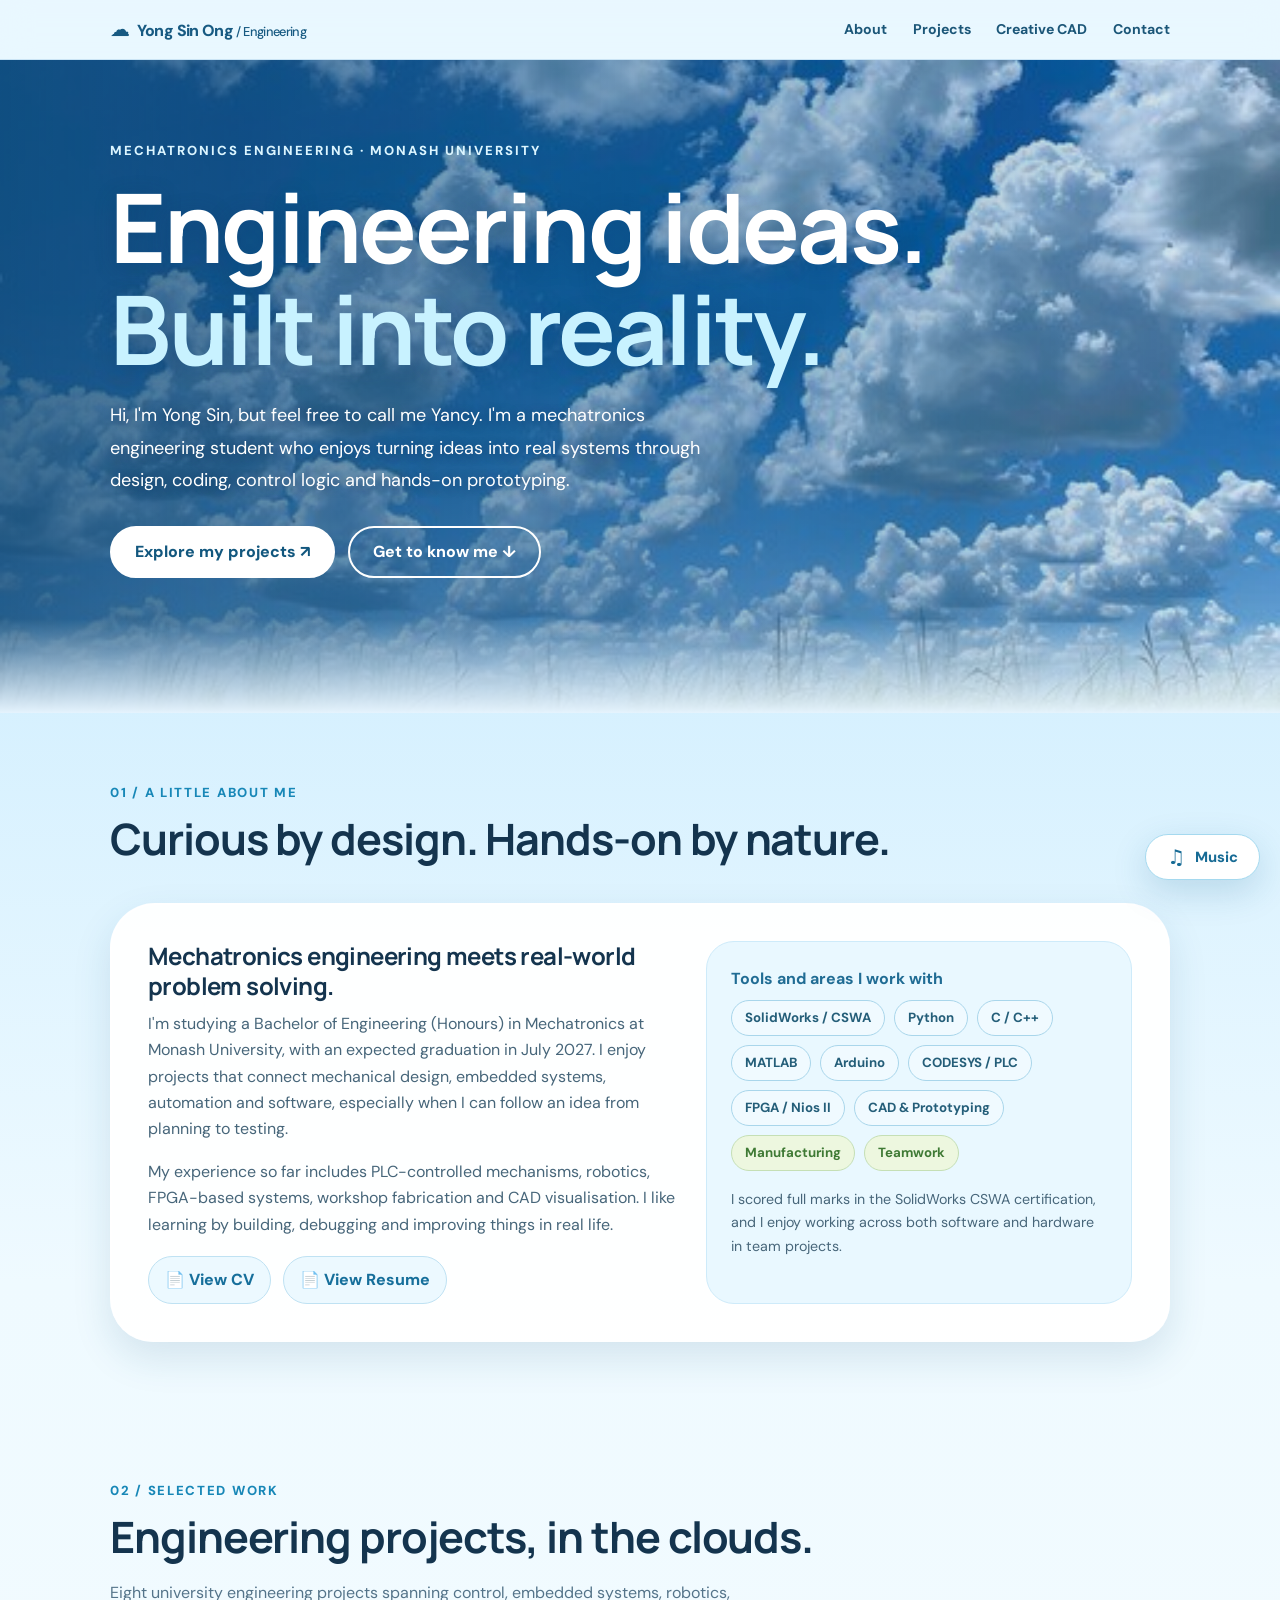
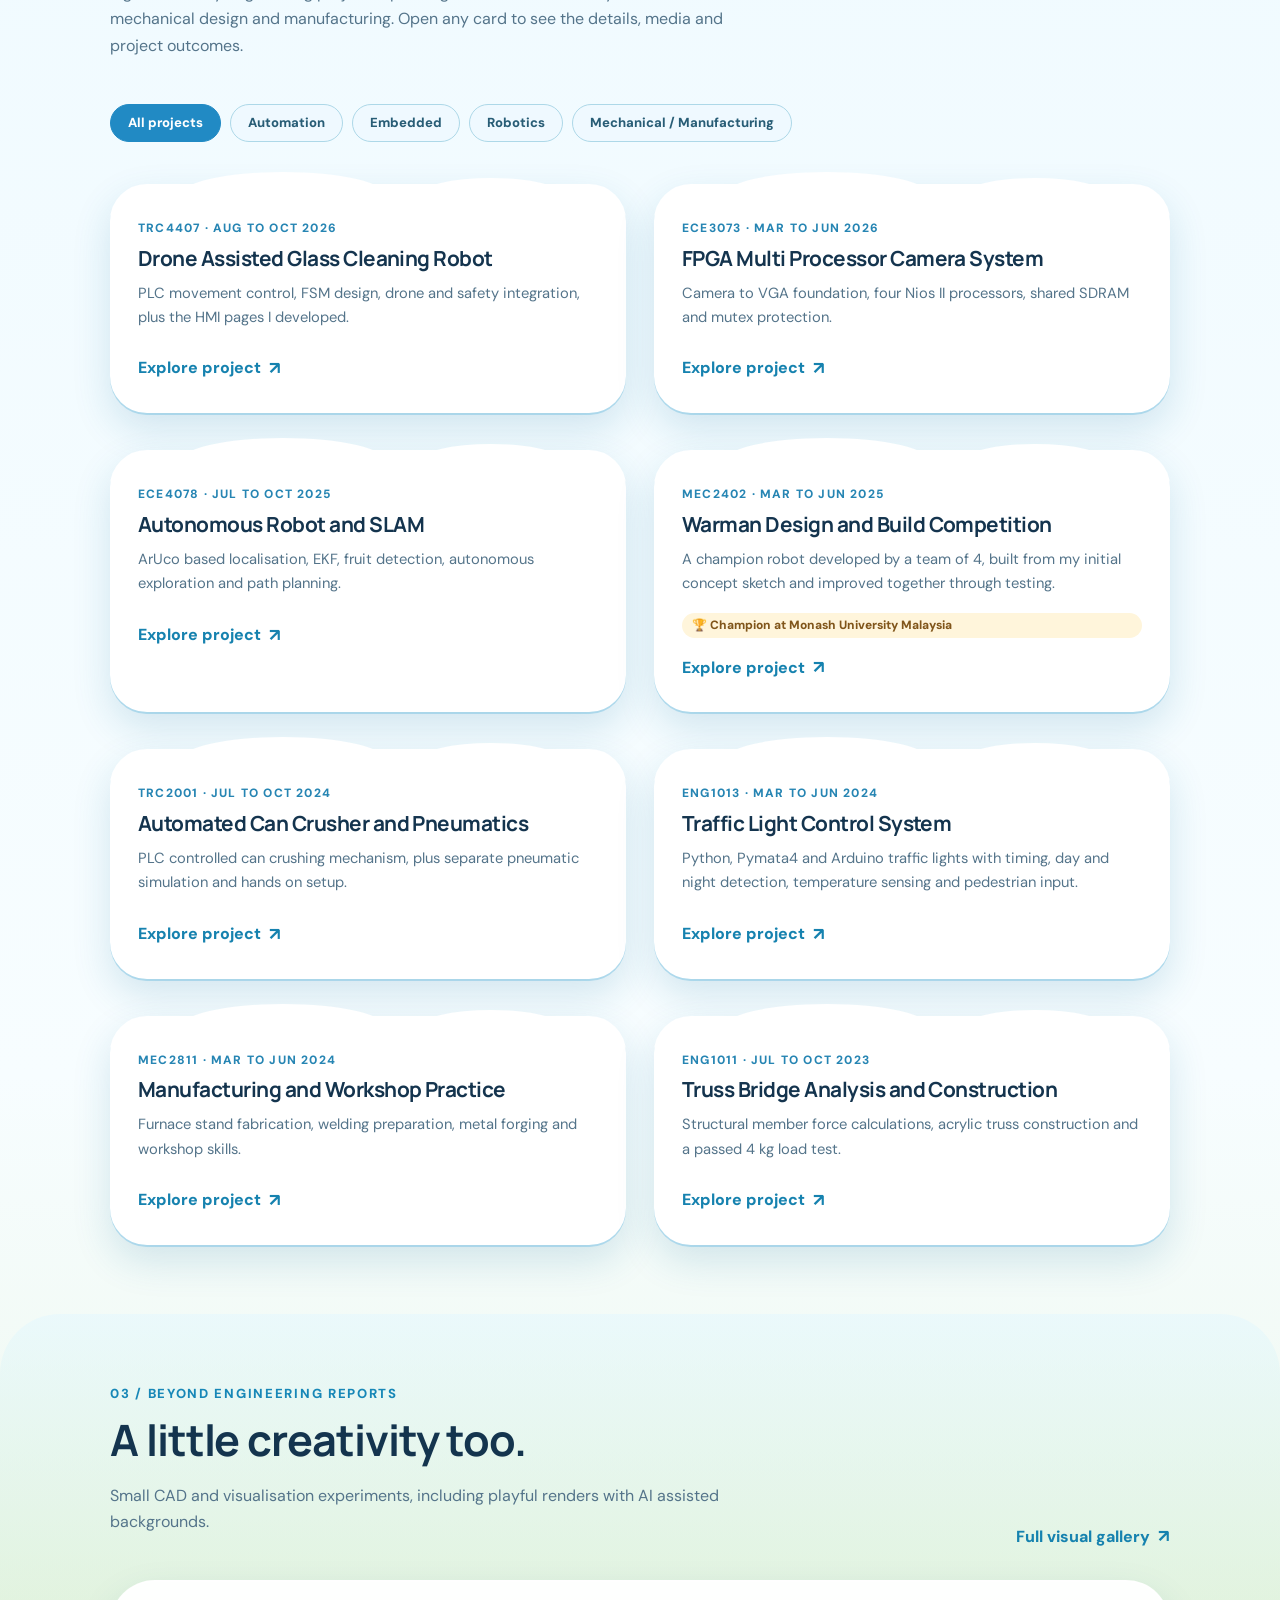
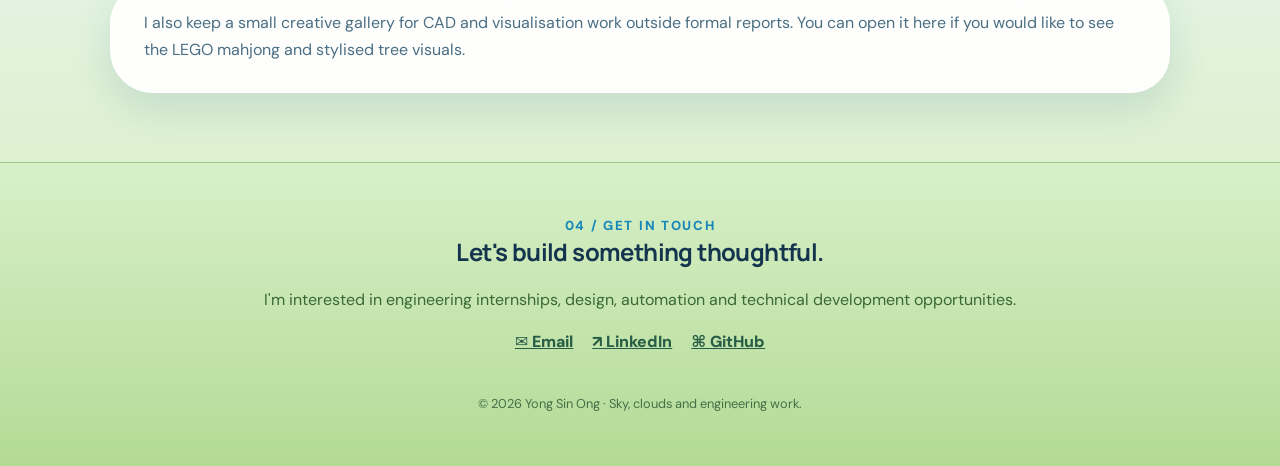
==== commit 8059c180: "update all update for music" ====
--- a/index.html
+++ b/index.html
@@ -1,43 +1,10 @@
 <!DOCTYPE html>
 
-<html lang="en"><head><meta charset="utf-8"/><meta content="width=device-width,initial-scale=1" name="viewport"/><meta content="#e7f6ff" name="theme-color"/><link href="assets/images/favicon.svg" rel="icon" type="image/svg+xml"/><link href="assets/css/style.css" rel="stylesheet"/><title>Engineering Portfolio | Yong Sin Ong</title><meta content="Engineering projects and practical mechatronics experience of Yong Sin Ong" name="description"/></head><body class="home-page"><header class="site-header"><div class="site-container nav"><a class="brand" href="index.html"><span aria-hidden="true" class="cloud-mark">☁</span> Yong Sin Ong <span style="font-weight:500;font-size:.8rem">/ Engineering</span></a><nav aria-label="Site navigation" class="nav-links"><a href="index.html#about">About</a><a href="index.html#projects">Projects</a><a href="creative/index.html">Creative CAD</a><a href="index.html#contact">Contact</a></nav></div></header><section aria-label="Sky and grass background" class="sky-hero"><div class="hero-content"><div class="hero-eyebrow">Mechatronics engineering · Monash University</div><h1>Engineering ideas.<br/><span>Built into reality.</span></h1><p>Hi, I'm Yong Sin, but feel free to call me Yancy. I'm a mechatronics engineering student who enjoys turning ideas into real systems through design, coding, control logic and hands-on prototyping.</p><div class="hero-buttons"><a class="cta cta-primary" href="#projects">Explore my projects ↗</a><a class="cta cta-secondary" href="#about">Get to know me ↓</a></div></div></section><section class="section" id="about"><div class="site-container"><div class="section-intro"><div><div class="section-eyebrow">01 / A little about me</div><h2>Curious by design. Hands-on by nature.</h2></div></div><div class="white-cloud about-panel"><div><h3>Mechatronics engineering meets real-world problem solving.</h3><p>I'm studying a Bachelor of Engineering (Honours) in Mechatronics at Monash University, with an expected graduation in July 2027. I enjoy projects that connect mechanical design, embedded systems, automation and software, especially when I can follow an idea from planning to testing.</p><p style="margin-top:16px">My experience so far includes PLC-controlled mechanisms, robotics, FPGA-based systems, workshop fabrication and CAD visualisation. I like learning by building, debugging and improving things in real life.</p><div class="about-links"><a class="about-link" href="assets/docs/Yong_Sin_Ong_CV.pdf" rel="noopener noreferrer" target="_blank">📄 View CV</a><a class="about-link" href="assets/docs/Yong_Sin_Ong_Resume.pdf" rel="noopener noreferrer" target="_blank">📄 View Resume</a></div></div><div class="about-detail"><strong>Tools and areas I work with</strong><div class="tags"><span class="tag">SolidWorks / CSWA</span><span class="tag">Python</span><span class="tag">C / C++</span><span class="tag">MATLAB</span><span class="tag">Arduino</span><span class="tag">CODESYS / PLC</span><span class="tag">FPGA / Nios II</span><span class="tag">CAD &amp; Prototyping</span><span class="tag green">Manufacturing</span><span class="tag green">Teamwork</span></div><p style="margin-top:17px;font-size:.89rem">I scored full marks in the SolidWorks CSWA certification, and I enjoy working across both software and hardware in team projects.</p></div></div></div></section><section class="section" id="projects"><div class="site-container"><div class="section-intro"><div><div class="section-eyebrow">02 / Selected work</div><h2>Engineering projects, in the clouds.</h2><p>Eight university engineering projects spanning control, embedded systems, robotics, mechanical design and manufacturing. Open any card to see the details, media and project outcomes.</p></div></div><div aria-label="Filter engineering projects" class="filter-bar"><button aria-pressed="true" class="filter" data-filter="All" type="button">All projects</button><button aria-pressed="false" class="filter" data-filter="Control" type="button">Automation</button><button aria-pressed="false" class="filter" data-filter="Embedded" type="button">Embedded</button><button aria-pressed="false" class="filter" data-filter="Robotics" type="button">Robotics</button><button aria-pressed="false" class="filter" data-filter="Mechanical" type="button">Mechanical / Manufacturing</button></div><div class="project-grid"><article class="cloud-card no-image" data-category="Control"><div class="card-copy"><div class="unitline">TRC4407 · Aug to Oct 2026</div><h3>Drone Assisted Glass Cleaning Robot</h3><p>PLC movement control, FSM design, drone and safety integration, plus the HMI pages I developed.</p><div style="margin-top:15px"><a aria-label="View Drone Assisted Glass Cleaning Robot" class="card-action" href="projects/trc4407/index.html">Explore project</a></div></div></article><article class="cloud-card no-image" data-category="Embedded"><div class="card-copy"><div class="unitline">ECE3073 · Mar to Jun 2026</div><h3>FPGA Multi Processor Camera System</h3><p>Camera to VGA foundation, four Nios II processors, shared SDRAM and mutex protection.</p><div style="margin-top:15px"><a aria-label="View FPGA Multi Processor Camera System" class="card-action" href="projects/ece3073/index.html">Explore project</a></div></div></article><article class="cloud-card no-image" data-category="Robotics"><div class="card-copy"><div class="unitline">ECE4078 · Jul to Oct 2025</div><h3>Autonomous Robot and SLAM</h3><p>ArUco based localisation, EKF, fruit detection, autonomous exploration and path planning.</p><div style="margin-top:15px"><a aria-label="View Autonomous Robot and SLAM" class="card-action" href="projects/ece4078/index.html">Explore project</a></div></div></article><article class="cloud-card no-image" data-category="Mechanical"><div class="card-copy"><div class="unitline">MEC2402 · Mar to Jun 2025</div><h3>Warman Design and Build Competition</h3><p>A champion robot developed by a team of 4, built from my initial concept sketch and improved together through testing.</p><div class="card-award">🏆 Champion at Monash University Malaysia</div><div style="margin-top:15px"><a aria-label="View Warman Design and Build Competition" class="card-action" href="projects/mec2402/index.html">Explore project</a></div></div></article><article class="cloud-card no-image" data-category="Control"><div class="card-copy"><div class="unitline">TRC2001 · Jul to Oct 2024</div><h3>Automated Can Crusher and Pneumatics</h3><p>PLC controlled can crushing mechanism, plus separate pneumatic simulation and hands on setup.</p><div style="margin-top:15px"><a aria-label="View Automated Can Crusher and Pneumatics" class="card-action" href="projects/trc2001/index.html">Explore project</a></div></div></article><article class="cloud-card no-image" data-category="Embedded"><div class="card-copy"><div class="unitline">ENG1013 · Mar to Jun 2024</div><h3>Traffic Light Control System</h3><p>Python, Pymata4 and Arduino traffic lights with timing, day and night detection, temperature sensing and pedestrian input.</p><div style="margin-top:15px"><a aria-label="View Traffic Light Control System" class="card-action" href="projects/eng1013/index.html">Explore project</a></div></div></article><article class="cloud-card no-image" data-category="Mechanical"><div class="card-copy"><div class="unitline">MEC2811 · Mar to Jun 2024</div><h3>Manufacturing and Workshop Practice</h3><p>Furnace stand fabrication, welding preparation, metal forging and workshop skills.</p><div style="margin-top:15px"><a aria-label="View Manufacturing and Workshop Practice" class="card-action" href="projects/mec2811/index.html">Explore project</a></div></div></article><article class="cloud-card no-image" data-category="Mechanical"><div class="card-copy"><div class="unitline">ENG1011 · Jul to Oct 2023</div><h3>Truss Bridge Analysis and Construction</h3><p>Structural member force calculations, acrylic truss construction and a passed 4 kg load test.</p><div style="margin-top:15px"><a aria-label="View Truss Bridge Analysis and Construction" class="card-action" href="projects/eng1011/index.html">Explore project</a></div></div></article></div></div></section><section class="section section-sage" id="creative"><div class="site-container"><div class="section-intro"><div><div class="section-eyebrow">03 / Beyond engineering reports</div><h2>A little creativity too.</h2><p>Small CAD and visualisation experiments, including playful renders with AI assisted backgrounds.</p></div><a class="card-action" href="creative/index.html">Full visual gallery</a></div><div class="white-cloud" style="padding:28px 32px"><p style="margin:0;color:#4a6e83">I also keep a small creative gallery for CAD and visualisation work outside formal reports. You can open it here if you would like to see the LEGO mahjong and stylised tree visuals.</p></div></div></section><footer class="footer-grass" id="contact"><div class="site-container"><div class="section-eyebrow">04 / Get in touch</div><h2>Let's build something thoughtful.</h2><p>I'm interested in engineering internships, design, automation and technical development opportunities.</p><div class="footer-links"><a href="mailto:yongsinong05@gmail.com">✉ Email</a><a href="https://www.linkedin.com/in/yongsinong" rel="noopener noreferrer" target="_blank">↗ LinkedIn</a><a href="https://github.com/yong-sin" rel="noopener noreferrer" target="_blank">⌘ GitHub</a></div><div style="margin-top:37px;font-size:.8rem;color:#456f46">© 2026 Yong Sin Ong · Sky, clouds and engineering work.</div></div></footer><script>document.querySelectorAll('[data-filter]').forEach(function(button){button.addEventListener('click',function(){var name=button.dataset.filter;document.querySelectorAll('[data-filter]').forEach(function(other){other.setAttribute('aria-pressed',String(other===button));});document.querySelectorAll('.cloud-card').forEach(function(card){card.hidden=name!=='All'&&card.dataset.category!==name;});});});</script><div class="music-widget" id="music-widget"><div class="music-widget-inner">
+<html lang="en"><head><meta charset="utf-8"/><meta content="width=device-width,initial-scale=1" name="viewport"/><meta content="#e7f6ff" name="theme-color"/><link href="assets/images/favicon.svg" rel="icon" type="image/svg+xml"/><link href="assets/css/style.css" rel="stylesheet"/><title>Engineering Portfolio | Yong Sin Ong</title><meta content="Engineering projects and practical mechatronics experience of Yong Sin Ong" name="description"/></head><body class="home-page"><div id="site-view"><header class="site-header"><div class="site-container nav"><a class="brand" href="index.html"><span aria-hidden="true" class="cloud-mark">☁</span> Yong Sin Ong <span style="font-weight:500;font-size:.8rem">/ Engineering</span></a><nav aria-label="Site navigation" class="nav-links"><a href="index.html#about">About</a><a href="index.html#projects">Projects</a><a href="creative/index.html">Creative CAD</a><a href="index.html#contact">Contact</a></nav></div></header><section aria-label="Sky and grass background" class="sky-hero"><div class="hero-content"><div class="hero-eyebrow">Mechatronics engineering · Monash University</div><h1>Engineering ideas.<br/><span>Built into reality.</span></h1><p>Hi, I'm Yong Sin, but feel free to call me Yancy. I'm a mechatronics engineering student who enjoys turning ideas into real systems through design, coding, control logic and hands-on prototyping.</p><div class="hero-buttons"><a class="cta cta-primary" href="#projects">Explore my projects ↗</a><a class="cta cta-secondary" href="#about">Get to know me ↓</a></div></div></section><section class="section" id="about"><div class="site-container"><div class="section-intro"><div><div class="section-eyebrow">01 / A little about me</div><h2>Curious by design. Hands-on by nature.</h2></div></div><div class="white-cloud about-panel"><div><h3>Mechatronics engineering meets real-world problem solving.</h3><p>I'm studying a Bachelor of Engineering (Honours) in Mechatronics at Monash University, with an expected graduation in July 2027. I enjoy projects that connect mechanical design, embedded systems, automation and software, especially when I can follow an idea from planning to testing.</p><p style="margin-top:16px">My experience so far includes PLC-controlled mechanisms, robotics, FPGA-based systems, workshop fabrication and CAD visualisation. I like learning by building, debugging and improving things in real life.</p><div class="about-links"><a class="about-link" href="assets/docs/Yong_Sin_Ong_CV.pdf" rel="noopener noreferrer" target="_blank">📄 View CV</a><a class="about-link" href="assets/docs/Yong_Sin_Ong_Resume.pdf" rel="noopener noreferrer" target="_blank">📄 View Resume</a></div></div><div class="about-detail"><strong>Tools and areas I work with</strong><div class="tags"><span class="tag">SolidWorks / CSWA</span><span class="tag">Python</span><span class="tag">C / C++</span><span class="tag">MATLAB</span><span class="tag">Arduino</span><span class="tag">CODESYS / PLC</span><span class="tag">FPGA / Nios II</span><span class="tag">CAD &amp; Prototyping</span><span class="tag green">Manufacturing</span><span class="tag green">Teamwork</span></div><p style="margin-top:17px;font-size:.89rem">I scored full marks in the SolidWorks CSWA certification, and I enjoy working across both software and hardware in team projects.</p></div></div></div></section><section class="section" id="projects"><div class="site-container"><div class="section-intro"><div><div class="section-eyebrow">02 / Selected work</div><h2>Engineering projects, in the clouds.</h2><p>Eight university engineering projects spanning control, embedded systems, robotics, mechanical design and manufacturing. Open any card to see the details, media and project outcomes.</p></div></div><div aria-label="Filter engineering projects" class="filter-bar"><button aria-pressed="true" class="filter" data-filter="All" type="button">All projects</button><button aria-pressed="false" class="filter" data-filter="Control" type="button">Automation</button><button aria-pressed="false" class="filter" data-filter="Embedded" type="button">Embedded</button><button aria-pressed="false" class="filter" data-filter="Robotics" type="button">Robotics</button><button aria-pressed="false" class="filter" data-filter="Mechanical" type="button">Mechanical / Manufacturing</button></div><div class="project-grid"><article class="cloud-card no-image" data-category="Control"><div class="card-copy"><div class="unitline">TRC4407 · Aug to Oct 2026</div><h3>Drone Assisted Glass Cleaning Robot</h3><p>PLC movement control, FSM design, drone and safety integration, plus the HMI pages I developed.</p><div style="margin-top:15px"><a aria-label="View Drone Assisted Glass Cleaning Robot" class="card-action" href="projects/trc4407/index.html">Explore project</a></div></div></article><article class="cloud-card no-image" data-category="Embedded"><div class="card-copy"><div class="unitline">ECE3073 · Mar to Jun 2026</div><h3>FPGA Multi Processor Camera System</h3><p>Camera to VGA foundation, four Nios II processors, shared SDRAM and mutex protection.</p><div style="margin-top:15px"><a aria-label="View FPGA Multi Processor Camera System" class="card-action" href="projects/ece3073/index.html">Explore project</a></div></div></article><article class="cloud-card no-image" data-category="Robotics"><div class="card-copy"><div class="unitline">ECE4078 · Jul to Oct 2025</div><h3>Autonomous Robot and SLAM</h3><p>ArUco based localisation, EKF, fruit detection, autonomous exploration and path planning.</p><div style="margin-top:15px"><a aria-label="View Autonomous Robot and SLAM" class="card-action" href="projects/ece4078/index.html">Explore project</a></div></div></article><article class="cloud-card no-image" data-category="Mechanical"><div class="card-copy"><div class="unitline">MEC2402 · Mar to Jun 2025</div><h3>Warman Design and Build Competition</h3><p>A champion robot developed by a team of 4, built from my initial concept sketch and improved together through testing.</p><div class="card-award">🏆 Champion at Monash University Malaysia</div><div style="margin-top:15px"><a aria-label="View Warman Design and Build Competition" class="card-action" href="projects/mec2402/index.html">Explore project</a></div></div></article><article class="cloud-card no-image" data-category="Control"><div class="card-copy"><div class="unitline">TRC2001 · Jul to Oct 2024</div><h3>Automated Can Crusher and Pneumatics</h3><p>PLC controlled can crushing mechanism, plus separate pneumatic simulation and hands on setup.</p><div style="margin-top:15px"><a aria-label="View Automated Can Crusher and Pneumatics" class="card-action" href="projects/trc2001/index.html">Explore project</a></div></div></article><article class="cloud-card no-image" data-category="Embedded"><div class="card-copy"><div class="unitline">ENG1013 · Mar to Jun 2024</div><h3>Traffic Light Control System</h3><p>Python, Pymata4 and Arduino traffic lights with timing, day and night detection, temperature sensing and pedestrian input.</p><div style="margin-top:15px"><a aria-label="View Traffic Light Control System" class="card-action" href="projects/eng1013/index.html">Explore project</a></div></div></article><article class="cloud-card no-image" data-category="Mechanical"><div class="card-copy"><div class="unitline">MEC2811 · Mar to Jun 2024</div><h3>Manufacturing and Workshop Practice</h3><p>Furnace stand fabrication, welding preparation, metal forging and workshop skills.</p><div style="margin-top:15px"><a aria-label="View Manufacturing and Workshop Practice" class="card-action" href="projects/mec2811/index.html">Explore project</a></div></div></article><article class="cloud-card no-image" data-category="Mechanical"><div class="card-copy"><div class="unitline">ENG1011 · Jul to Oct 2023</div><h3>Truss Bridge Analysis and Construction</h3><p>Structural member force calculations, acrylic truss construction and a passed 4 kg load test.</p><div style="margin-top:15px"><a aria-label="View Truss Bridge Analysis and Construction" class="card-action" href="projects/eng1011/index.html">Explore project</a></div></div></article></div></div></section><section class="section section-sage" id="creative"><div class="site-container"><div class="section-intro"><div><div class="section-eyebrow">03 / Beyond engineering reports</div><h2>A little creativity too.</h2><p>Small CAD and visualisation experiments, including playful renders with AI assisted backgrounds.</p></div><a class="card-action" href="creative/index.html">Full visual gallery</a></div><div class="white-cloud" style="padding:28px 32px"><p style="margin:0;color:#4a6e83">I also keep a small creative gallery for CAD and visualisation work outside formal reports. You can open it here if you would like to see the LEGO mahjong and stylised tree visuals.</p></div></div></section><footer class="footer-grass" id="contact"><div class="site-container"><div class="section-eyebrow">04 / Get in touch</div><h2>Let's build something thoughtful.</h2><p>I'm interested in engineering internships, design, automation and technical development opportunities.</p><div class="footer-links"><a href="mailto:yongsinong05@gmail.com">✉ Email</a><a href="https://www.linkedin.com/in/yongsinong" rel="noopener noreferrer" target="_blank">↗ LinkedIn</a><a href="https://github.com/yong-sin" rel="noopener noreferrer" target="_blank">⌘ GitHub</a></div><div style="margin-top:37px;font-size:.8rem;color:#456f46">© 2026 Yong Sin Ong · Sky, clouds and engineering work.</div></div></footer></div><div class="music-widget" id="music-widget"><div class="music-widget-inner">
 <button aria-controls="music-panel" aria-expanded="false" aria-label="Open music player" class="music-toggle" id="music-toggle" type="button"><span aria-hidden="true" class="music-note">♫</span><span class="music-label">Music</span></button>
 <section aria-label="Music player" class="music-panel" hidden="" id="music-panel">
 <div class="music-panel-head"><div><span class="music-kicker">A LITTLE BACKGROUND MUSIC</span><strong>Soundtrack for your visit</strong></div><button aria-label="Close music player" class="music-close" id="music-close" type="button">×</button></div>
 <div class="music-video" id="music-video"></div>
 <p class="music-hint">Press play in the video if your browser doesn't start it automatically.</p>
 <a class="music-source" href="https://youtu.be/52qj0foHFvo" rel="noopener noreferrer" target="_blank">Listen on YouTube ↗</a>
-</section></div></div><script>(function () {
-  const button = document.getElementById('music-toggle');
-  const panel = document.getElementById('music-panel');
-  const close = document.getElementById('music-close');
-  const slot = document.getElementById('music-video');
-  const songId = '52qj0foHFvo';
-  function showPlayer() {
-    panel.hidden = false;
-    button.setAttribute('aria-expanded', 'true');
-    button.setAttribute('aria-label', 'Close music player');
-    const iframe = document.createElement('iframe');
-    iframe.setAttribute('title', 'Background music from YouTube');
-    iframe.setAttribute('allow', 'autoplay; encrypted-media; picture-in-picture; web-share');
-    iframe.setAttribute('referrerpolicy', 'strict-origin-when-cross-origin');
-    iframe.setAttribute('allowfullscreen', '');
-    iframe.src = 'https://www.youtube-nocookie.com/embed/' + songId + '?autoplay=1&playsinline=1&rel=0';
-    slot.replaceChildren(iframe);
-  }
-  function hidePlayer() {
-    panel.hidden = true;
-    button.setAttribute('aria-expanded', 'false');
-    button.setAttribute('aria-label', 'Open music player');
-    slot.replaceChildren(); // Removing the iframe also stops playback.
-  }
-  button.addEventListener('click', function () {
-    if (panel.hidden) showPlayer(); else hidePlayer();
-  });
-  close.addEventListener('click', hidePlayer);
-  document.addEventListener('keydown', function (event) {
-    if (event.key === 'Escape' && !panel.hidden) {
-      hidePlayer(); button.focus();
-    }
-  });
-})();</script></body></html>+</section></div></div><script defer="" src="assets/js/site.js"></script></body></html>
--- a/assets/css/style.css
+++ b/assets/css/style.css
@@ -42,3 +42,22 @@
 .project-content .figure.team-photo img{height:auto;max-height:580px;object-fit:contain}
 .project-content .grid>.card{justify-content:center}
 @media(max-width:800px){.project-content .hero{grid-template-columns:minmax(0,1fr)}.project-content .hero-image:not(img){height:auto;min-height:250px;max-height:400px}.project-content .hero-image:not(img)>img{height:auto;max-height:380px}}
+
+/* Homepage music widget: small floating pill with an optional YouTube player. */
+.music-widget{position:fixed;right:20px;bottom:20px;z-index:80;font-family:'DM Sans',system-ui,sans-serif}
+.music-widget-inner{position:relative;display:flex;flex-direction:column;align-items:flex-end;gap:11px}
+.music-toggle{display:inline-flex;align-items:center;justify-content:center;gap:9px;min-width:115px;padding:10px 17px;border:1px solid #a5d9ef;border-radius:999px;background:#fff;color:#176b95;font-weight:800;box-shadow:0 12px 35px rgba(18,97,141,.18);cursor:pointer;transition:transform .16s ease,background .16s ease}
+.music-toggle:hover,.music-toggle[aria-expanded="true"]{transform:translateY(-2px);background:#eaf8ff}
+.music-note{font-size:1.26rem;line-height:1}.music-label{font-size:.92rem}
+.music-panel{position:absolute;right:0;bottom:calc(100% + 12px);width:min(350px,calc(100vw - 28px));padding:16px;background:rgba(255,255,255,.98);border:1px solid #b7def0;border-radius:24px;box-shadow:0 18px 56px rgba(18,80,111,.23);color:#21435a}
+.music-panel[hidden]{display:none!important}
+.music-panel-head{display:flex;align-items:start;justify-content:space-between;gap:12px;margin-bottom:13px}
+.music-panel-head strong{display:block;font-family:Manrope,'DM Sans',sans-serif;font-size:1rem;color:#184763;line-height:1.35}
+.music-kicker{display:block;font-size:.65rem;font-weight:800;letter-spacing:.13em;color:#2b94bd;margin-bottom:4px}
+.music-close{border:1px solid #daecf6;background:#effaff;color:#256c8c;border-radius:50%;font-size:1.3rem;line-height:1;width:32px;height:32px;cursor:pointer;flex:none}
+.music-video{width:100%;background:#edf8fd;border-radius:13px;overflow:hidden;aspect-ratio:16/10.5;min-height:200px}
+.music-video iframe{width:100%;height:100%;display:block;border:0}
+.music-hint{font-size:.78rem;line-height:1.55;color:#567588;margin:11px 2px 4px}
+.music-source{font-size:.78rem;color:#167da9;font-weight:700;text-decoration:none}
+.music-source:hover{text-decoration:underline}
+@media(max-width:600px){.music-widget{right:12px;bottom:14px}.music-panel{width:min(325px,calc(100vw - 24px))}.music-toggle{padding:9px 14px;min-width:104px}}
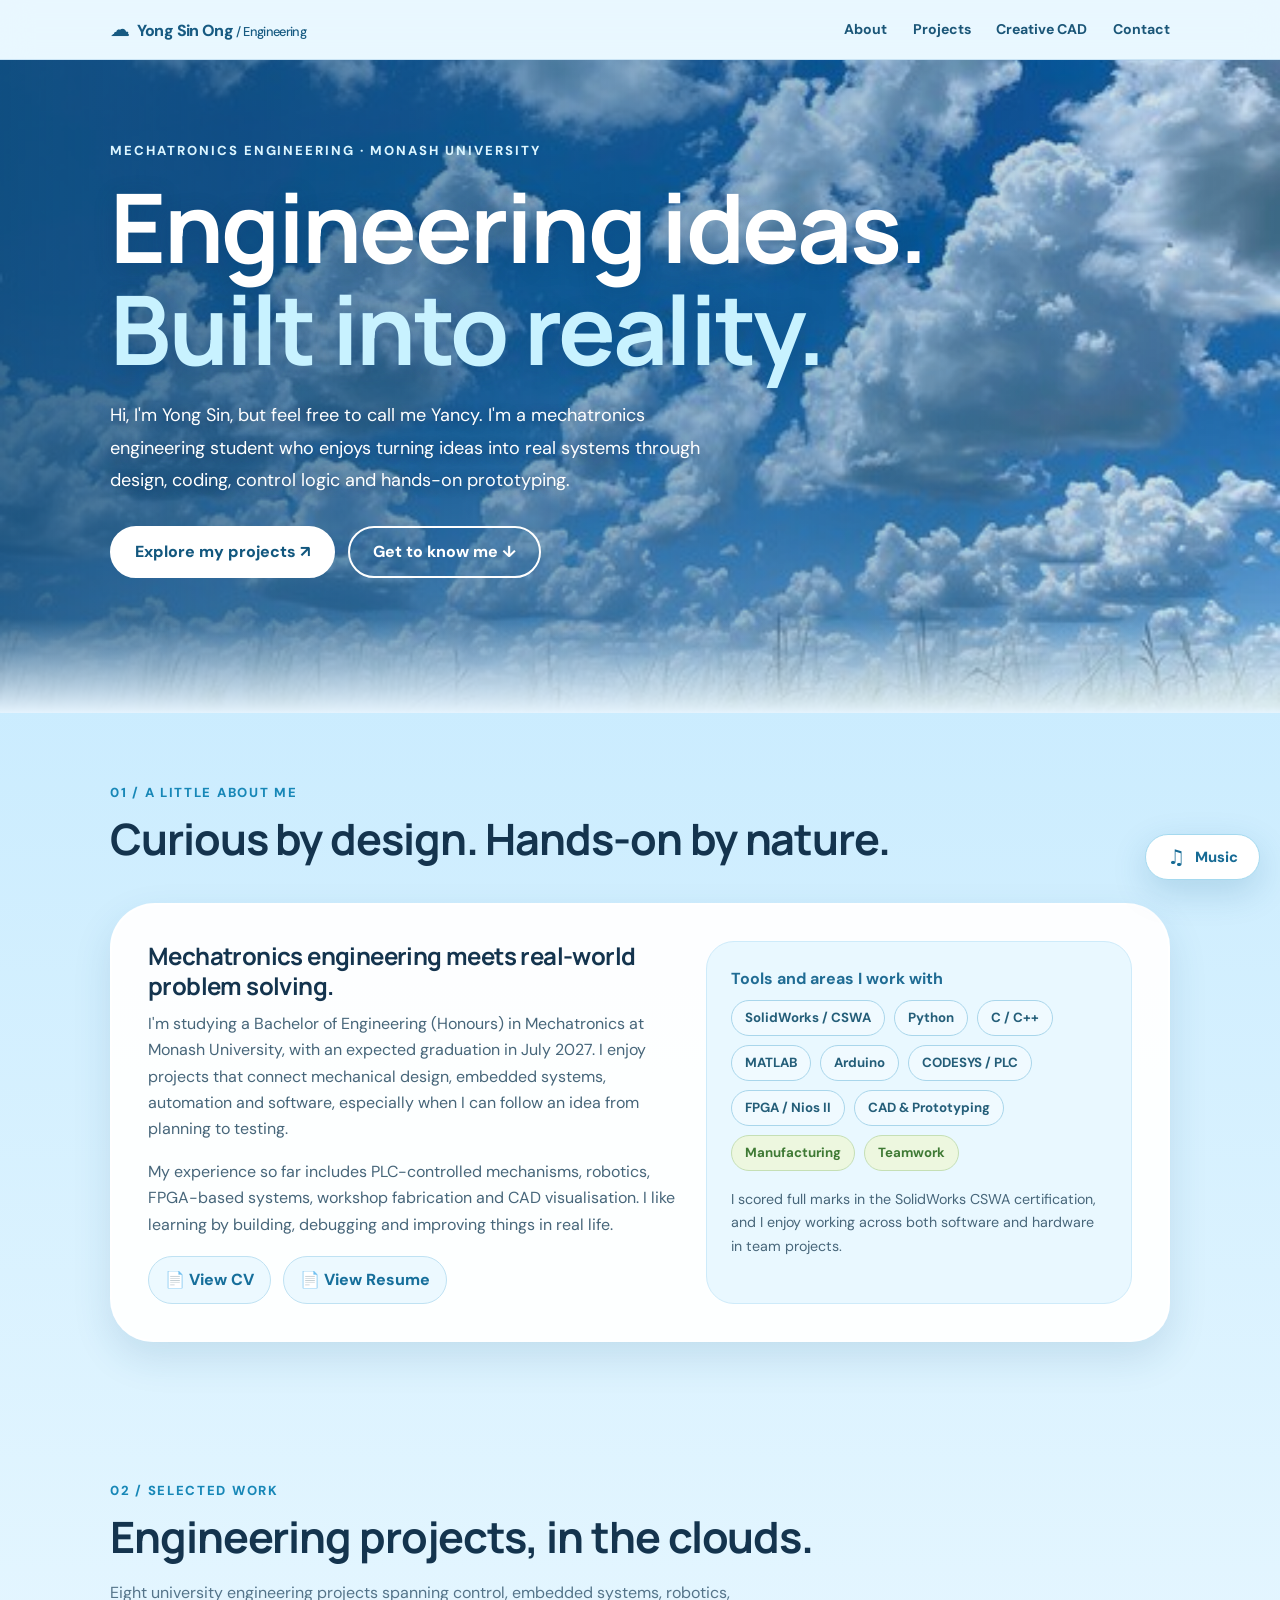
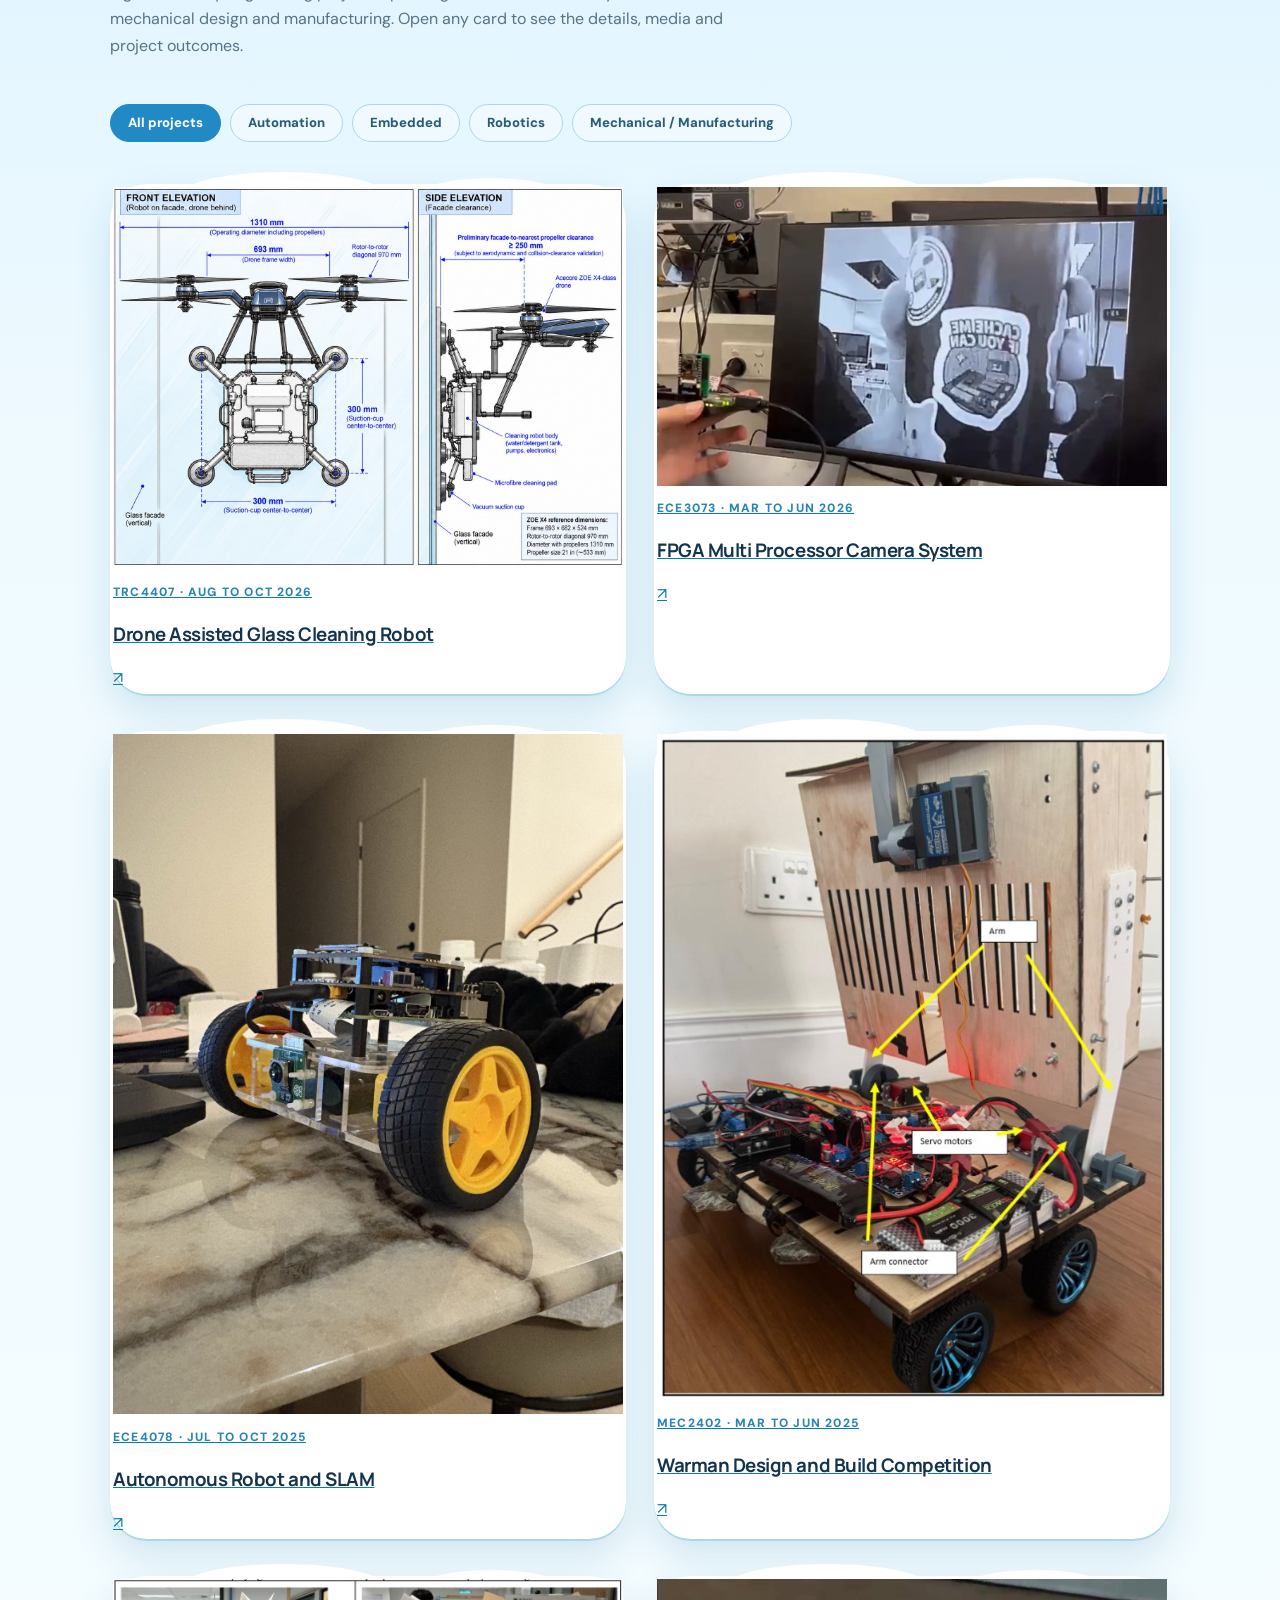
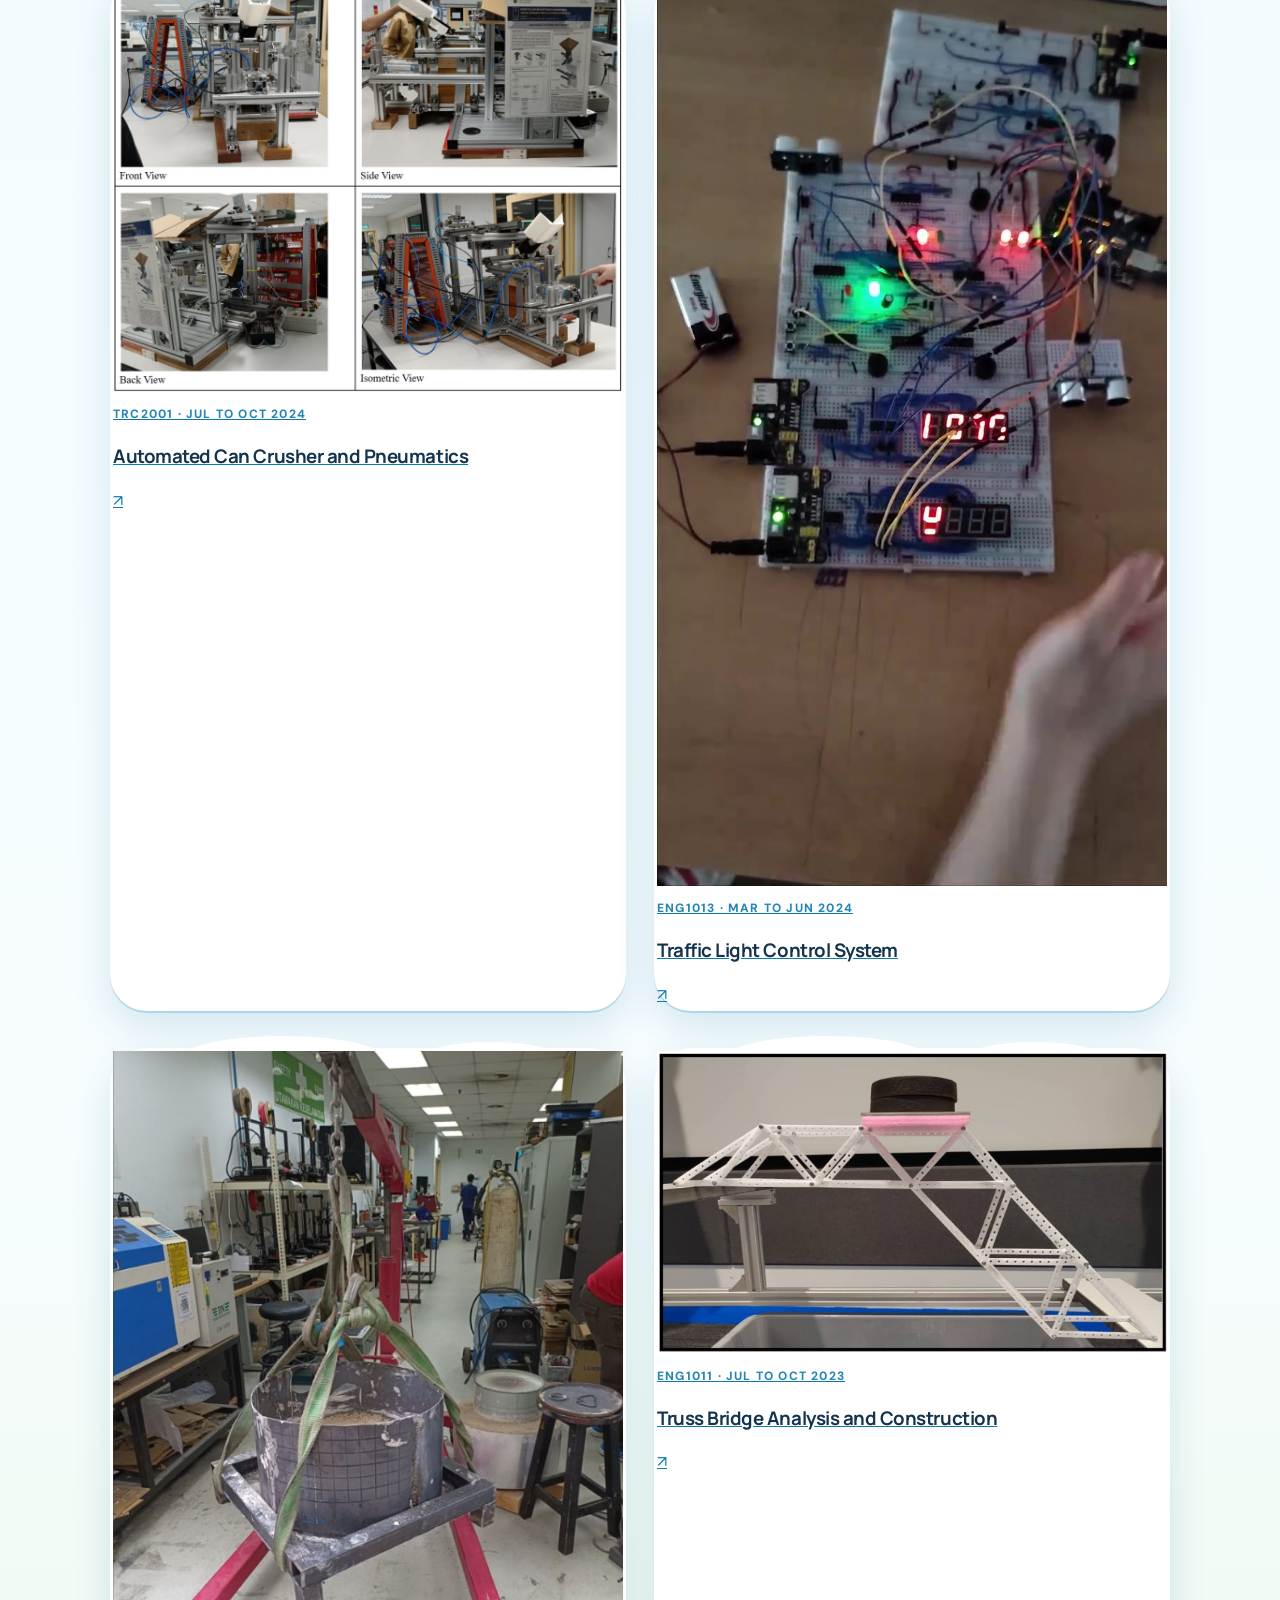
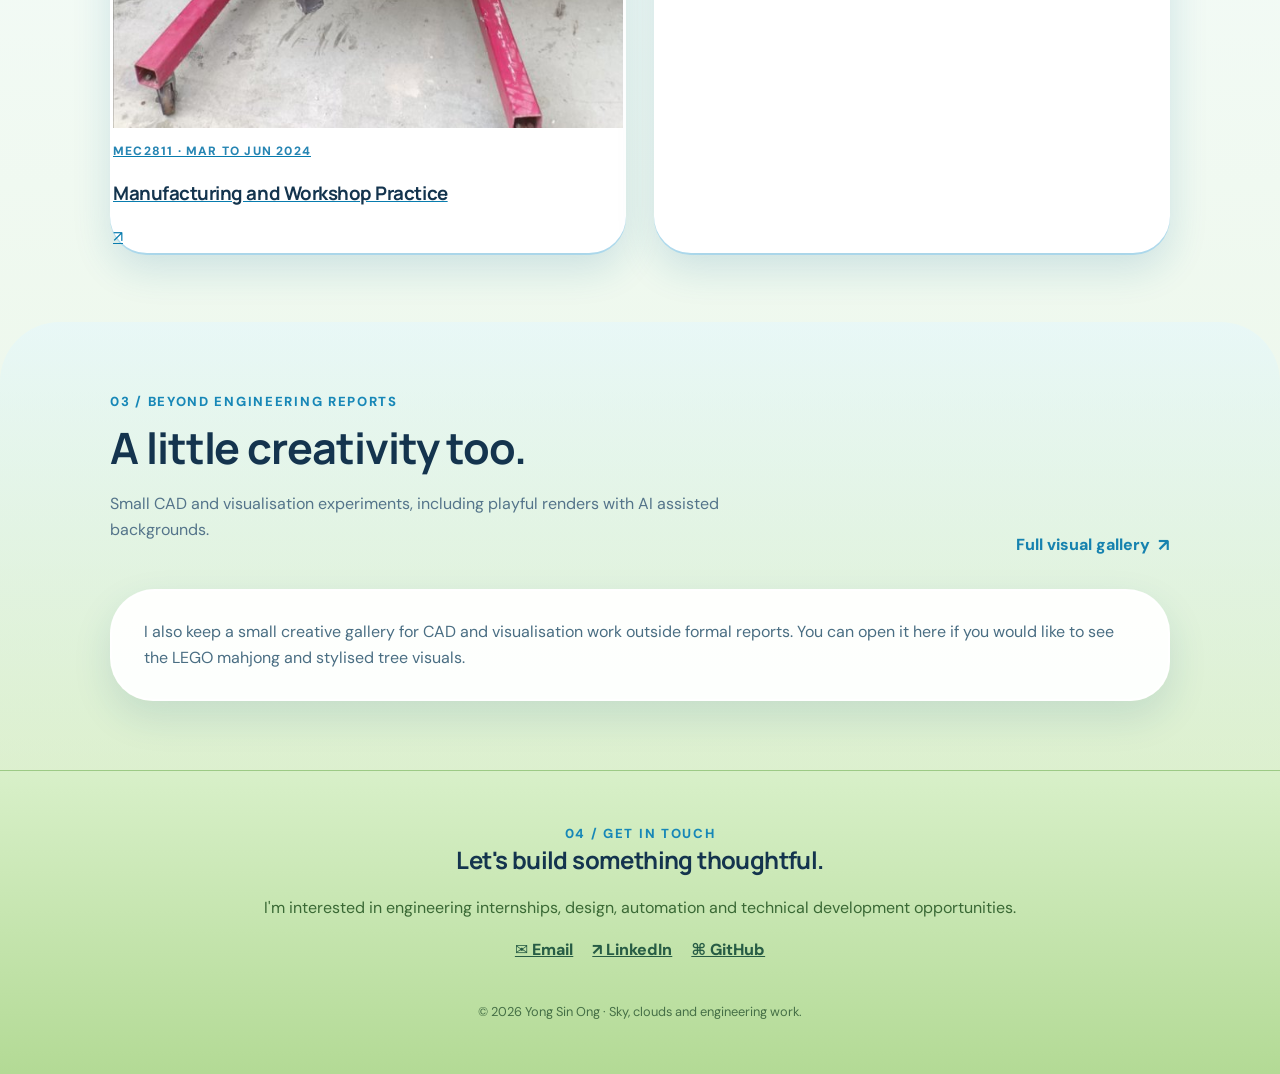
==== commit a656d999: "Add files via upload" ====
--- a/index.html
+++ b/index.html
@@ -1,6 +1,6 @@
 <!DOCTYPE html>
 
-<html lang="en"><head><meta charset="utf-8"/><meta content="width=device-width,initial-scale=1" name="viewport"/><meta content="#e7f6ff" name="theme-color"/><link href="assets/images/favicon.svg" rel="icon" type="image/svg+xml"/><link href="assets/css/style.css" rel="stylesheet"/><title>Engineering Portfolio | Yong Sin Ong</title><meta content="Engineering projects and practical mechatronics experience of Yong Sin Ong" name="description"/></head><body class="home-page"><div id="site-view"><header class="site-header"><div class="site-container nav"><a class="brand" href="index.html"><span aria-hidden="true" class="cloud-mark">☁</span> Yong Sin Ong <span style="font-weight:500;font-size:.8rem">/ Engineering</span></a><nav aria-label="Site navigation" class="nav-links"><a href="index.html#about">About</a><a href="index.html#projects">Projects</a><a href="creative/index.html">Creative CAD</a><a href="index.html#contact">Contact</a></nav></div></header><section aria-label="Sky and grass background" class="sky-hero"><div class="hero-content"><div class="hero-eyebrow">Mechatronics engineering · Monash University</div><h1>Engineering ideas.<br/><span>Built into reality.</span></h1><p>Hi, I'm Yong Sin, but feel free to call me Yancy. I'm a mechatronics engineering student who enjoys turning ideas into real systems through design, coding, control logic and hands-on prototyping.</p><div class="hero-buttons"><a class="cta cta-primary" href="#projects">Explore my projects ↗</a><a class="cta cta-secondary" href="#about">Get to know me ↓</a></div></div></section><section class="section" id="about"><div class="site-container"><div class="section-intro"><div><div class="section-eyebrow">01 / A little about me</div><h2>Curious by design. Hands-on by nature.</h2></div></div><div class="white-cloud about-panel"><div><h3>Mechatronics engineering meets real-world problem solving.</h3><p>I'm studying a Bachelor of Engineering (Honours) in Mechatronics at Monash University, with an expected graduation in July 2027. I enjoy projects that connect mechanical design, embedded systems, automation and software, especially when I can follow an idea from planning to testing.</p><p style="margin-top:16px">My experience so far includes PLC-controlled mechanisms, robotics, FPGA-based systems, workshop fabrication and CAD visualisation. I like learning by building, debugging and improving things in real life.</p><div class="about-links"><a class="about-link" href="assets/docs/Yong_Sin_Ong_CV.pdf" rel="noopener noreferrer" target="_blank">📄 View CV</a><a class="about-link" href="assets/docs/Yong_Sin_Ong_Resume.pdf" rel="noopener noreferrer" target="_blank">📄 View Resume</a></div></div><div class="about-detail"><strong>Tools and areas I work with</strong><div class="tags"><span class="tag">SolidWorks / CSWA</span><span class="tag">Python</span><span class="tag">C / C++</span><span class="tag">MATLAB</span><span class="tag">Arduino</span><span class="tag">CODESYS / PLC</span><span class="tag">FPGA / Nios II</span><span class="tag">CAD &amp; Prototyping</span><span class="tag green">Manufacturing</span><span class="tag green">Teamwork</span></div><p style="margin-top:17px;font-size:.89rem">I scored full marks in the SolidWorks CSWA certification, and I enjoy working across both software and hardware in team projects.</p></div></div></div></section><section class="section" id="projects"><div class="site-container"><div class="section-intro"><div><div class="section-eyebrow">02 / Selected work</div><h2>Engineering projects, in the clouds.</h2><p>Eight university engineering projects spanning control, embedded systems, robotics, mechanical design and manufacturing. Open any card to see the details, media and project outcomes.</p></div></div><div aria-label="Filter engineering projects" class="filter-bar"><button aria-pressed="true" class="filter" data-filter="All" type="button">All projects</button><button aria-pressed="false" class="filter" data-filter="Control" type="button">Automation</button><button aria-pressed="false" class="filter" data-filter="Embedded" type="button">Embedded</button><button aria-pressed="false" class="filter" data-filter="Robotics" type="button">Robotics</button><button aria-pressed="false" class="filter" data-filter="Mechanical" type="button">Mechanical / Manufacturing</button></div><div class="project-grid"><article class="cloud-card no-image" data-category="Control"><div class="card-copy"><div class="unitline">TRC4407 · Aug to Oct 2026</div><h3>Drone Assisted Glass Cleaning Robot</h3><p>PLC movement control, FSM design, drone and safety integration, plus the HMI pages I developed.</p><div style="margin-top:15px"><a aria-label="View Drone Assisted Glass Cleaning Robot" class="card-action" href="projects/trc4407/index.html">Explore project</a></div></div></article><article class="cloud-card no-image" data-category="Embedded"><div class="card-copy"><div class="unitline">ECE3073 · Mar to Jun 2026</div><h3>FPGA Multi Processor Camera System</h3><p>Camera to VGA foundation, four Nios II processors, shared SDRAM and mutex protection.</p><div style="margin-top:15px"><a aria-label="View FPGA Multi Processor Camera System" class="card-action" href="projects/ece3073/index.html">Explore project</a></div></div></article><article class="cloud-card no-image" data-category="Robotics"><div class="card-copy"><div class="unitline">ECE4078 · Jul to Oct 2025</div><h3>Autonomous Robot and SLAM</h3><p>ArUco based localisation, EKF, fruit detection, autonomous exploration and path planning.</p><div style="margin-top:15px"><a aria-label="View Autonomous Robot and SLAM" class="card-action" href="projects/ece4078/index.html">Explore project</a></div></div></article><article class="cloud-card no-image" data-category="Mechanical"><div class="card-copy"><div class="unitline">MEC2402 · Mar to Jun 2025</div><h3>Warman Design and Build Competition</h3><p>A champion robot developed by a team of 4, built from my initial concept sketch and improved together through testing.</p><div class="card-award">🏆 Champion at Monash University Malaysia</div><div style="margin-top:15px"><a aria-label="View Warman Design and Build Competition" class="card-action" href="projects/mec2402/index.html">Explore project</a></div></div></article><article class="cloud-card no-image" data-category="Control"><div class="card-copy"><div class="unitline">TRC2001 · Jul to Oct 2024</div><h3>Automated Can Crusher and Pneumatics</h3><p>PLC controlled can crushing mechanism, plus separate pneumatic simulation and hands on setup.</p><div style="margin-top:15px"><a aria-label="View Automated Can Crusher and Pneumatics" class="card-action" href="projects/trc2001/index.html">Explore project</a></div></div></article><article class="cloud-card no-image" data-category="Embedded"><div class="card-copy"><div class="unitline">ENG1013 · Mar to Jun 2024</div><h3>Traffic Light Control System</h3><p>Python, Pymata4 and Arduino traffic lights with timing, day and night detection, temperature sensing and pedestrian input.</p><div style="margin-top:15px"><a aria-label="View Traffic Light Control System" class="card-action" href="projects/eng1013/index.html">Explore project</a></div></div></article><article class="cloud-card no-image" data-category="Mechanical"><div class="card-copy"><div class="unitline">MEC2811 · Mar to Jun 2024</div><h3>Manufacturing and Workshop Practice</h3><p>Furnace stand fabrication, welding preparation, metal forging and workshop skills.</p><div style="margin-top:15px"><a aria-label="View Manufacturing and Workshop Practice" class="card-action" href="projects/mec2811/index.html">Explore project</a></div></div></article><article class="cloud-card no-image" data-category="Mechanical"><div class="card-copy"><div class="unitline">ENG1011 · Jul to Oct 2023</div><h3>Truss Bridge Analysis and Construction</h3><p>Structural member force calculations, acrylic truss construction and a passed 4 kg load test.</p><div style="margin-top:15px"><a aria-label="View Truss Bridge Analysis and Construction" class="card-action" href="projects/eng1011/index.html">Explore project</a></div></div></article></div></div></section><section class="section section-sage" id="creative"><div class="site-container"><div class="section-intro"><div><div class="section-eyebrow">03 / Beyond engineering reports</div><h2>A little creativity too.</h2><p>Small CAD and visualisation experiments, including playful renders with AI assisted backgrounds.</p></div><a class="card-action" href="creative/index.html">Full visual gallery</a></div><div class="white-cloud" style="padding:28px 32px"><p style="margin:0;color:#4a6e83">I also keep a small creative gallery for CAD and visualisation work outside formal reports. You can open it here if you would like to see the LEGO mahjong and stylised tree visuals.</p></div></div></section><footer class="footer-grass" id="contact"><div class="site-container"><div class="section-eyebrow">04 / Get in touch</div><h2>Let's build something thoughtful.</h2><p>I'm interested in engineering internships, design, automation and technical development opportunities.</p><div class="footer-links"><a href="mailto:yongsinong05@gmail.com">✉ Email</a><a href="https://www.linkedin.com/in/yongsinong" rel="noopener noreferrer" target="_blank">↗ LinkedIn</a><a href="https://github.com/yong-sin" rel="noopener noreferrer" target="_blank">⌘ GitHub</a></div><div style="margin-top:37px;font-size:.8rem;color:#456f46">© 2026 Yong Sin Ong · Sky, clouds and engineering work.</div></div></footer></div><div class="music-widget" id="music-widget"><div class="music-widget-inner">
+<html lang="en"><head><meta charset="utf-8"/><meta content="width=device-width,initial-scale=1" name="viewport"/><meta content="#e7f6ff" name="theme-color"/><link href="assets/images/favicon.svg" rel="icon" type="image/svg+xml"/><link href="assets/css/style.css" rel="stylesheet"/><title>Engineering Portfolio | Yong Sin Ong</title><meta content="Engineering projects and practical mechatronics experience of Yong Sin Ong" name="description"/></head><body class="home-page"><div id="site-view"><header class="site-header"><div class="site-container nav"><a class="brand" href="index.html"><span aria-hidden="true" class="cloud-mark">☁</span> Yong Sin Ong <span style="font-weight:500;font-size:.8rem">/ Engineering</span></a><nav aria-label="Site navigation" class="nav-links"><a href="index.html#about">About</a><a href="index.html#projects">Projects</a><a href="creative/index.html">Creative CAD</a><a href="index.html#contact">Contact</a></nav></div></header><section aria-label="Sky and grass background" class="sky-hero"><div class="hero-content"><div class="hero-eyebrow">Mechatronics engineering · Monash University</div><h1>Engineering ideas.<br/><span>Built into reality.</span></h1><p>Hi, I'm Yong Sin, but feel free to call me Yancy. I'm a mechatronics engineering student who enjoys turning ideas into real systems through design, coding, control logic and hands-on prototyping.</p><div class="hero-buttons"><a class="cta cta-primary" href="#projects">Explore my projects ↗</a><a class="cta cta-secondary" href="#about">Get to know me ↓</a></div></div></section><section class="section" id="about"><div class="site-container"><div class="section-intro"><div><div class="section-eyebrow">01 / A little about me</div><h2>Curious by design. Hands-on by nature.</h2></div></div><div class="white-cloud about-panel"><div><h3>Mechatronics engineering meets real-world problem solving.</h3><p>I'm studying a Bachelor of Engineering (Honours) in Mechatronics at Monash University, with an expected graduation in July 2027. I enjoy projects that connect mechanical design, embedded systems, automation and software, especially when I can follow an idea from planning to testing.</p><p style="margin-top:16px">My experience so far includes PLC-controlled mechanisms, robotics, FPGA-based systems, workshop fabrication and CAD visualisation. I like learning by building, debugging and improving things in real life.</p><div class="about-links"><a class="about-link" href="assets/docs/Yong_Sin_Ong_CV.pdf" rel="noopener noreferrer" target="_blank">📄 View CV</a><a class="about-link" href="assets/docs/Yong_Sin_Ong_Resume.pdf" rel="noopener noreferrer" target="_blank">📄 View Resume</a></div></div><div class="about-detail"><strong>Tools and areas I work with</strong><div class="tags"><span class="tag">SolidWorks / CSWA</span><span class="tag">Python</span><span class="tag">C / C++</span><span class="tag">MATLAB</span><span class="tag">Arduino</span><span class="tag">CODESYS / PLC</span><span class="tag">FPGA / Nios II</span><span class="tag">CAD &amp; Prototyping</span><span class="tag green">Manufacturing</span><span class="tag green">Teamwork</span></div><p style="margin-top:17px;font-size:.89rem">I scored full marks in the SolidWorks CSWA certification, and I enjoy working across both software and hardware in team projects.</p></div></div></div></section><section class="section" id="projects"><div class="site-container"><div class="section-intro"><div><div class="section-eyebrow">02 / Selected work</div><h2>Engineering projects, in the clouds.</h2><p>Eight university engineering projects spanning control, embedded systems, robotics, mechanical design and manufacturing. Open any card to see the details, media and project outcomes.</p></div></div><div aria-label="Filter engineering projects" class="filter-bar"><button aria-pressed="true" class="filter" data-filter="All" type="button">All projects</button><button aria-pressed="false" class="filter" data-filter="Control" type="button">Automation</button><button aria-pressed="false" class="filter" data-filter="Embedded" type="button">Embedded</button><button aria-pressed="false" class="filter" data-filter="Robotics" type="button">Robotics</button><button aria-pressed="false" class="filter" data-filter="Mechanical" type="button">Mechanical / Manufacturing</button></div><div class="project-grid"><article class="cloud-card image-only-card" data-category="Control"><a class="image-card-link" href="projects/trc4407/index.html" aria-label="View Drone Assisted Glass Cleaning Robot project"><img class="image-card-picture" src="projects/trc4407/assets/drone-robot-cover.jpg" alt="Drone assisted glass cleaning robot concept" loading="lazy" decoding="async"><div class="image-card-label"><span class="unitline">TRC4407 · Aug to Oct 2026</span><h3>Drone Assisted Glass Cleaning Robot</h3><span class="image-card-arrow" aria-hidden="true">↗</span></div></a></article><article class="cloud-card image-only-card" data-category="Embedded"><a class="image-card-link" href="projects/ece3073/index.html" aria-label="View FPGA Multi Processor Camera System project"><img class="image-card-picture" src="projects/ece3073/assets/ece3073-poster.jpg" alt="FPGA camera and display demonstration" loading="lazy" decoding="async"><div class="image-card-label"><span class="unitline">ECE3073 · Mar to Jun 2026</span><h3>FPGA Multi Processor Camera System</h3><span class="image-card-arrow" aria-hidden="true">↗</span></div></a></article><article class="cloud-card image-only-card" data-category="Robotics"><a class="image-card-link" href="projects/ece4078/index.html" aria-label="View Autonomous Robot and SLAM project"><img class="image-card-picture" src="projects/ece4078/assets/ece4078-robot.jpg" alt="Autonomous mobile robot prototype" loading="lazy" decoding="async"><div class="image-card-label"><span class="unitline">ECE4078 · Jul to Oct 2025</span><h3>Autonomous Robot and SLAM</h3><span class="image-card-arrow" aria-hidden="true">↗</span></div></a></article><article class="cloud-card image-only-card" data-category="Mechanical"><a class="image-card-link" href="projects/mec2402/index.html" aria-label="View Warman Design and Build Competition project"><img class="image-card-picture" src="projects/mec2402/assets/warman-prototype.jpg" alt="Warman team robot prototype" loading="lazy" decoding="async"><div class="image-card-label"><span class="unitline">MEC2402 · Mar to Jun 2025</span><h3>Warman Design and Build Competition</h3><span class="image-card-arrow" aria-hidden="true">↗</span></div></a></article><article class="cloud-card image-only-card" data-category="Control"><a class="image-card-link" href="projects/trc2001/index.html" aria-label="View Automated Can Crusher and Pneumatics project"><img class="image-card-picture" src="projects/trc2001/assets/can-crusher-machine.jpg" alt="Completed can crusher machine" loading="lazy" decoding="async"><div class="image-card-label"><span class="unitline">TRC2001 · Jul to Oct 2024</span><h3>Automated Can Crusher and Pneumatics</h3><span class="image-card-arrow" aria-hidden="true">↗</span></div></a></article><article class="cloud-card image-only-card" data-category="Embedded"><a class="image-card-link" href="projects/eng1013/index.html" aria-label="View Traffic Light Control System project"><img class="image-card-picture" src="projects/eng1013/assets/eng1013-poster.jpg" alt="Working Arduino traffic light prototype" loading="lazy" decoding="async"><div class="image-card-label"><span class="unitline">ENG1013 · Mar to Jun 2024</span><h3>Traffic Light Control System</h3><span class="image-card-arrow" aria-hidden="true">↗</span></div></a></article><article class="cloud-card image-only-card" data-category="Mechanical"><a class="image-card-link" href="projects/mec2811/index.html" aria-label="View Manufacturing and Workshop Practice project"><img class="image-card-picture" src="projects/mec2811/assets/mec2811-furnace-stand.jpg" alt="Manufacturing furnace stand assembly" loading="lazy" decoding="async"><div class="image-card-label"><span class="unitline">MEC2811 · Mar to Jun 2024</span><h3>Manufacturing and Workshop Practice</h3><span class="image-card-arrow" aria-hidden="true">↗</span></div></a></article><article class="cloud-card image-only-card" data-category="Mechanical"><a class="image-card-link" href="projects/eng1011/index.html" aria-label="View Truss Bridge Analysis and Construction project"><img class="image-card-picture" src="projects/eng1011/assets/bridge-load-test.jpg" alt="Truss bridge model under load test" loading="lazy" decoding="async"><div class="image-card-label"><span class="unitline">ENG1011 · Jul to Oct 2023</span><h3>Truss Bridge Analysis and Construction</h3><span class="image-card-arrow" aria-hidden="true">↗</span></div></a></article></div></div></section><section class="section section-sage" id="creative"><div class="site-container"><div class="section-intro"><div><div class="section-eyebrow">03 / Beyond engineering reports</div><h2>A little creativity too.</h2><p>Small CAD and visualisation experiments, including playful renders with AI assisted backgrounds.</p></div><a class="card-action" href="creative/index.html">Full visual gallery</a></div><div class="white-cloud" style="padding:28px 32px"><p style="margin:0;color:#4a6e83">I also keep a small creative gallery for CAD and visualisation work outside formal reports. You can open it here if you would like to see the LEGO mahjong and stylised tree visuals.</p></div></div></section><footer class="footer-grass" id="contact"><div class="site-container"><div class="section-eyebrow">04 / Get in touch</div><h2>Let's build something thoughtful.</h2><p>I'm interested in engineering internships, design, automation and technical development opportunities.</p><div class="footer-links"><a href="mailto:yongsinong05@gmail.com">✉ Email</a><a href="https://www.linkedin.com/in/yongsinong" rel="noopener noreferrer" target="_blank">↗ LinkedIn</a><a href="https://github.com/yong-sin" rel="noopener noreferrer" target="_blank">⌘ GitHub</a></div><div style="margin-top:37px;font-size:.8rem;color:#456f46">© 2026 Yong Sin Ong · Sky, clouds and engineering work.</div></div></footer></div><div class="music-widget" id="music-widget"><div class="music-widget-inner">
 <button aria-controls="music-panel" aria-expanded="false" aria-label="Open music player" class="music-toggle" id="music-toggle" type="button"><span aria-hidden="true" class="music-note">♫</span><span class="music-label">Music</span></button>
 <section aria-label="Music player" class="music-panel" hidden="" id="music-panel">
 <div class="music-panel-head"><div><span class="music-kicker">A LITTLE BACKGROUND MUSIC</span><strong>Soundtrack for your visit</strong></div><button aria-label="Close music player" class="music-close" id="music-close" type="button">×</button></div>
